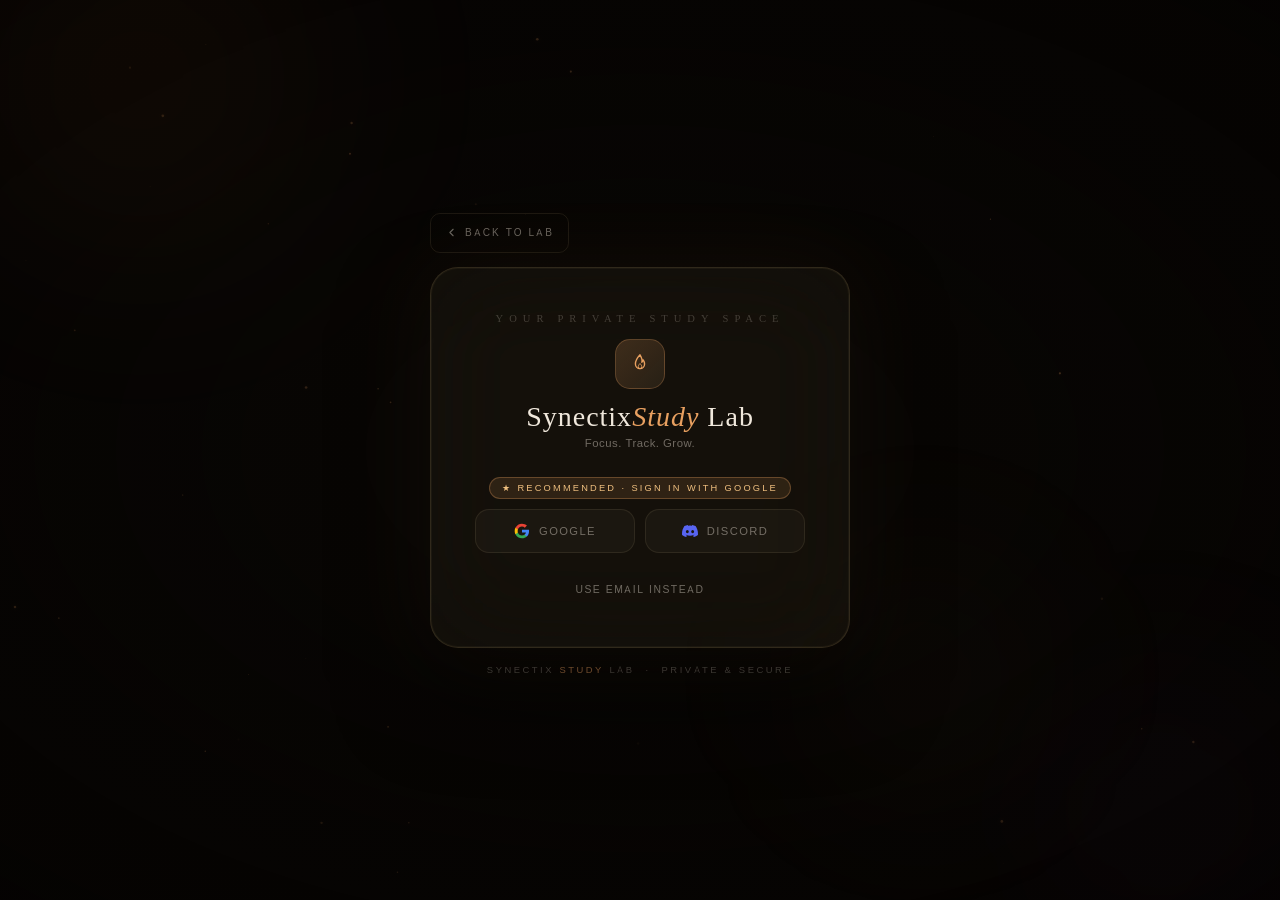
==== app.html @ 8a6331b0 "Intial commit" ====
<!DOCTYPE html>
<html lang="en">
<head>
  <meta charset="UTF-8" />
  <meta name="viewport" content="width=device-width, initial-scale=1.0" />
  <title>Focus · Synectix Forge</title>
  <link href="fonts/fonts.css" rel="stylesheet">

    <link rel="icon" type="image/png" sizes="32x32" href="icon1.png">
    <link rel="shortcut icon" href="icon1.png">
    <link rel="apple-touch-icon" href="icon1.png">

    <!-- Open Graph ---- -->
    <meta property="og:type" content="website">
    <meta property="og:url" content="https://quietplace.space/">
    <meta property="og:title" content="QuietPlace">
    <meta property="og:description" content="Aesthetic Pomodoro Timer for focused work and study.">
    <meta property="og:image" content="https://quietplace.space/icon1.png">
    
  <style>
:root {
  --bg:#05070d;--surface:rgba(190,210,255,0.04);--surface-hover:rgba(190,210,255,0.07);
  --border:rgba(140,180,255,0.10);--border-warm:rgba(140,180,255,0.18);
  --accent:#5a90e8;--accent2:#84b4f5;--accent-dim:rgba(90,144,232,0.45);
  --accent-glow:rgba(90,144,232,0.15);--accent-glow2:rgba(132,180,245,0.08);
  --text:#e2e9f7;--muted:rgba(226,233,247,0.40);--muted2:rgba(226,233,247,0.22);
  --ring-focus:#5a90e8;--ring-break:#78c89a;--ring-long:#c0a0e0;
  --ring-sixty:#f0c060;--ring-deep:#a080f0;
  --radius:20px;--radius-sm:12px;--panel-w:320px;
  --transition:0.4s cubic-bezier(0.4,0,0.2,1);
}
    *,*::before,*::after{box-sizing:border-box;margin:0;padding:0}
    html,body{height:100%;background:var(--bg);color:var(--text);font-family:'DM Sans',sans-serif;font-weight:300;overflow-x:hidden;-webkit-font-smoothing:antialiased}
    #bg-media{position:fixed;inset:0;width:100vw;height:100vh;object-fit:cover;z-index:0;opacity:0;transition:opacity 1.4s ease;pointer-events:none}
    #bg-media.visible{opacity:1}
    #bg-video{position:fixed;inset:0;width:100vw;height:100vh;object-fit:cover;z-index:0;opacity:0;transition:opacity 1.4s ease;pointer-events:none}
    #bg-video.visible{opacity:1}
    #progression-decor{position:fixed;inset:0;width:100vw;height:100vh;object-fit:cover;z-index:0;opacity:0;transition:opacity 2.2s ease;pointer-events:none}
    #progression-decor.visible{opacity:1}
    #bg-overlay{position:fixed;inset:0;background:rgba(8,5,2,0);z-index:2;pointer-events:none;opacity:0;transition:opacity 1.4s ease}
    #bg-overlay.visible{opacity:1}
    /* ── SANCTUARY WINDOW VIEW LAYER (independent of room, only the outside scenery) ── */
    #window-view-layer{position:fixed;inset:0;z-index:1;pointer-events:none;opacity:0;transition:opacity 1.6s ease;overflow:hidden}
    #window-view-layer.visible{opacity:1}
    #window-view-layer video,#window-view-layer img{width:100%;height:100%;object-fit:cover;filter:saturate(0.85) brightness(0.8);transition:filter 1.2s ease}
    .ambient-flourish{position:absolute;inset:0;pointer-events:none;overflow:hidden}
    .flourish-shooting-star::before{content:'';position:absolute;top:18%;left:-4%;width:3px;height:3px;background:#fff;border-radius:50%;box-shadow:0 0 6px 2px rgba(255,255,255,.8);animation:flourish-shoot 1.6s ease-out forwards}
    @keyframes flourish-shoot{0%{transform:translate(0,0);opacity:0}10%{opacity:1}100%{transform:translate(140vw,42vh);opacity:0}}
    .flourish-passing-satellite::before{content:'';position:absolute;top:10%;left:-4%;width:2px;height:2px;background:rgba(255,255,255,.85);border-radius:50%;box-shadow:0 0 4px rgba(255,255,255,.6);animation:flourish-satellite 6s linear forwards}
    @keyframes flourish-satellite{0%{transform:translate(0,0);opacity:0}5%{opacity:.8}95%{opacity:.8}100%{transform:translate(112vw,18vh);opacity:0}}
    .flourish-lightning-flash::before{content:'';position:absolute;inset:0;background:rgba(255,255,255,.16);animation:flourish-flash .5s ease-out forwards}
    @keyframes flourish-flash{0%{opacity:0}15%{opacity:1}100%{opacity:0}}
    .flourish-bird-flying-past::before{content:'';position:absolute;top:30%;left:-4%;width:14px;height:6px;border-bottom:2px solid rgba(20,16,10,.45);border-radius:50%;animation:flourish-bird 2.6s ease-in-out forwards}
    @keyframes flourish-bird{0%{transform:translate(0,0);opacity:0}10%{opacity:.6}90%{opacity:.6}100%{transform:translate(120vw,-6vh);opacity:0}}
    .ambient-flicker{animation:room-flicker 1.4s ease-in-out}
    @keyframes room-flicker{0%,100%{filter:none}30%{filter:brightness(1.12)}55%{filter:brightness(0.94)}80%{filter:brightness(1.06)}}

    /* ── WEATHER OVERLAY ENGINE ── */
    #weather-canvas{position:fixed;inset:0;width:100vw;height:100vh;z-index:3;pointer-events:none;transition:opacity 1s ease}
    body.deep-work-active #weather-canvas{opacity:0.3}
    #particle-canvas{position:fixed;inset:0;width:100vw;height:100vh;z-index:4;pointer-events:none;transition:opacity 0.8s ease}
    #particle-canvas.hidden{opacity:0}
    #vignette{position:fixed;inset:0;z-index:5;pointer-events:none;background:radial-gradient(ellipse 80% 70% at 50% 50%,transparent 40%,rgba(5,3,1,0.7) 100%)}

    /* ── COMPANION LAYER — passive, decorative, positioned per world ── */
    #companion-layer{position:fixed;inset:0;z-index:6;pointer-events:none;transition:opacity 1s ease}
    body.deep-work-active #companion-layer{opacity:0}
    .companion-sprite{position:absolute;width:84px;height:84px;object-fit:contain;opacity:0;animation:companion-fade-in 1.8s ease forwards;filter:drop-shadow(0 8px 16px rgba(0,0,0,.45))}
    @keyframes companion-fade-in{from{opacity:0;transform:translateY(12px)}to{opacity:.92;transform:translateY(0)}}
    .pos-bottom-left{left:22px;bottom:22px}
    .pos-bottom-right{right:22px;bottom:22px}
    .pos-top-left{left:26px;top:84px}
    .pos-top-right{right:26px;top:84px}

    /* ── DEEP FOCUS SPOTLIGHT — darkens everything outside the ring ── */
    #deep-spotlight{
      position:fixed;inset:0;z-index:8;pointer-events:none;
      background:radial-gradient(ellipse 500px 500px at 50% 50%,transparent 28%,rgba(4,2,1,0.94) 72%);
      opacity:0;transition:opacity 1.2s cubic-bezier(0.4,0,0.2,1);
    }
    body.deep-work-active #deep-spotlight{opacity:1}

    .shell{position:relative;z-index:7;min-height:100vh;display:flex;flex-direction:column}

    /* ── NAV ── */
    nav{display:grid;grid-template-columns:1fr auto 1fr;align-items:center;padding:16px 28px;border-bottom:1px solid var(--border);background:rgba(8,5,2,0.55);backdrop-filter:blur(20px) saturate(110%);position:sticky;top:0;z-index:20;transition:opacity 0.7s cubic-bezier(0.4,0,0.2,1),transform 0.7s cubic-bezier(0.4,0,0.2,1)}
    nav.deep-hide{opacity:0;pointer-events:none;transform:translateY(-10px)}
    .nav-left{display:flex;align-items:center;gap:16px}
    .nav-brand{font-family:'Cormorant Garamond',serif;font-size:1.05rem;letter-spacing:4px;text-transform:uppercase;color:var(--muted);text-decoration:none;white-space:nowrap}
    .nav-brand span{color:var(--accent)}
#discord-invite-btn{display:flex;align-items:center;justify-content:center;width:28px;height:28px;border-radius:50%;color:var(--muted);background:transparent;border:1px solid var(--border);transition:all 0.3s;text-decoration:none;flex-shrink:0}
    #discord-invite-btn:hover{color:#7289da;border-color:rgba(114,137,218,0.4);background:rgba(114,137,218,0.08)}
    .nav-right{display:flex;align-items:center;justify-content:flex-end;gap:10px}
    #hub-btn{font-size:0.66rem;letter-spacing:2px;text-transform:uppercase;color:var(--muted);background:transparent;border:1px solid var(--border);border-radius:40px;padding:7px 16px;cursor:pointer;transition:all 0.3s;display:flex;align-items:center;gap:7px;white-space:nowrap}
    #hub-btn:hover{color:var(--accent2);border-color:var(--border-warm);background:var(--accent-glow)}
    #hub-btn-dot{width:5px;height:5px;border-radius:50%;background:var(--accent-dim);flex-shrink:0;box-shadow:0 0 5px var(--accent);animation:hub-pulse 3s ease-in-out infinite}
    #hub-btn.timer-live{border-color:rgba(120,200,154,0.35);background:rgba(120,200,154,0.07)}
    #hub-btn.timer-live #hub-btn-dot{background:#78c89a;box-shadow:0 0 6px #78c89a}
    @keyframes hub-pulse{0%,100%{opacity:0.5}50%{opacity:1}}

    /* ── STATS BAR ── */
    #stats-bar{display:flex;align-items:center;gap:18px;padding:8px 28px;border-bottom:1px solid var(--border);background:rgba(8,5,2,0.4);backdrop-filter:blur(12px);font-size:0.65rem;letter-spacing:1.5px;text-transform:uppercase;color:var(--muted);transition:opacity 0.7s cubic-bezier(0.4,0,0.2,1),transform 0.7s cubic-bezier(0.4,0,0.2,1);flex-wrap:wrap}
    #stats-bar.deep-hide{opacity:0;pointer-events:none;transform:translateY(-6px)}
    .sbar-item{display:flex;align-items:center;gap:6px}
    .sbar-val{color:var(--accent);font-family:'Cormorant Garamond',serif;font-size:1rem;font-weight:400;letter-spacing:0;line-height:1}
    .sbar-streak-val{color:#78c89a}
    .sbar-dot{width:4px;height:4px;border-radius:50%;background:var(--border)}
    .sbar-live{display:flex;align-items:center;gap:5px;margin-left:auto}
    .sbar-live-dot{width:5px;height:5px;border-radius:50%;background:#78c89a;box-shadow:0 0 5px #78c89a;animation:hub-pulse 2s ease-in-out infinite}

    .workspace{flex:1;display:flex;min-height:0}
    #main-grid{flex:1;display:grid;grid-template-columns:1fr var(--panel-w);min-height:0;transition:grid-template-columns var(--transition)}
    #main-grid.panel-hidden{grid-template-columns:1fr 0px}
    .center-col{display:flex;flex-direction:column;align-items:center;justify-content:center;padding:40px 36px;border-right:1px solid var(--border);transition:border-color 0.4s;min-width:0}
    #main-grid.panel-hidden .center-col,body.deep-mode .center-col{border-right-color:transparent}
    .side-panel{display:flex;flex-direction:column;padding:28px 20px;gap:20px;overflow-y:auto;overflow-x:hidden;border-left:1px solid var(--border);width:var(--panel-w);transition:opacity 0.5s cubic-bezier(0.4,0,0.2,1),transform 0.5s cubic-bezier(0.4,0,0.2,1);scrollbar-width:thin;scrollbar-color:var(--border) transparent}
    .side-panel.deep-hidden,#main-grid.panel-hidden .side-panel{opacity:0;pointer-events:none;transform:translateX(22px)}

    /* ── SESSION PILLS ── */
    .session-pills{display:flex;gap:8px;margin-bottom:36px;flex-wrap:wrap;justify-content:center;transition:opacity 0.65s cubic-bezier(0.4,0,0.2,1),transform 0.65s cubic-bezier(0.4,0,0.2,1)}
    .session-pills.fade-out{opacity:0;pointer-events:none;transform:translateY(-12px) scale(0.96)}
    .pill{font-size:0.65rem;letter-spacing:2px;text-transform:uppercase;padding:6px 14px;border-radius:40px;cursor:pointer;background:var(--surface);border:1px solid var(--border);color:var(--muted);transition:all 0.3s;font-family:'DM Sans',sans-serif}
    .pill:hover{background:var(--surface-hover);color:var(--text)}
    .pill.active{background:rgba(232,160,96,0.12);border-color:rgba(232,160,96,0.35);color:var(--accent)}
    .pill.active.mode-break{background:rgba(120,200,154,0.10);border-color:rgba(120,200,154,0.35);color:var(--ring-break)}
    .pill.active.mode-long{background:rgba(192,160,224,0.10);border-color:rgba(192,160,224,0.35);color:var(--ring-long)}
    .pill.active.mode-sixty{background:rgba(240,192,96,0.12);border-color:rgba(240,192,96,0.35);color:var(--ring-sixty)}
    body.deep-work-active .session-pills{opacity:0;pointer-events:none;transform:translateY(-12px) scale(0.96)}

    /* ── RING ── */
    .ring-wrap{position:relative;width:260px;height:260px;margin-bottom:32px;transition:width 0.75s cubic-bezier(0.34,1.56,0.64,1),height 0.75s cubic-bezier(0.34,1.56,0.64,1)}
    body.deep-work-active .ring-wrap{width:360px;height:360px}
    .ring-wrap svg{width:100%;height:100%;transform:rotate(-90deg)}
    #ring-track{fill:none;stroke:rgba(255,220,160,0.07);stroke-width:3.5}
    #ring-fill{fill:none;stroke:var(--ring-focus);stroke-width:3.5;stroke-linecap:round;stroke-dasharray:754;stroke-dashoffset:0;transition:stroke-dashoffset 1s linear,stroke 0.9s ease,filter 0.9s ease}
    #ring-glow{fill:none;stroke:var(--ring-focus);stroke-width:8;stroke-linecap:round;stroke-dasharray:754;stroke-dashoffset:0;opacity:0.10;transition:stroke-dashoffset 1s linear,stroke 0.9s ease}
    .ring-center{position:absolute;inset:0;display:flex;flex-direction:column;align-items:center;justify-content:center;gap:6px}
    #timer-display{font-family:'Cormorant Garamond',serif;font-size:4rem;font-weight:300;letter-spacing:5px;line-height:1;color:var(--text);transition:font-size 0.75s cubic-bezier(0.34,1.56,0.64,1)}
    body.deep-work-active #timer-display{font-size:5.8rem}
    #session-label{font-size:0.6rem;letter-spacing:3.5px;text-transform:uppercase;color:var(--muted);transition:opacity 0.5s,color 0.5s}
    body.deep-work-active #session-label{color:var(--ring-deep);opacity:0.7}
    #xp-flash{font-family:'Cormorant Garamond',serif;font-size:1.4rem;font-weight:300;color:var(--accent);letter-spacing:2px;opacity:0;transition:opacity 0.4s,transform 0.6s;transform:translateY(0px);pointer-events:none;min-height:28px;text-align:center}
    #xp-flash.show{opacity:1;transform:translateY(-8px)}

    /* Deep work ring: purple glow */
    body.deep-work-active #ring-fill{stroke:var(--ring-deep);filter:drop-shadow(0 0 22px var(--ring-deep))}
    body.deep-work-active #ring-glow{stroke:var(--ring-deep)}

    /* Breathing aura behind ring */
    #ring-aura{
      position:absolute;inset:-30px;border-radius:50%;
      background:radial-gradient(ellipse at 50% 50%,var(--ring-deep) 0%,transparent 68%);
      opacity:0;transition:opacity 1.3s ease;pointer-events:none;z-index:0;
    }
    @keyframes ring-breathe{0%,100%{opacity:0.10}50%{opacity:0.24}}
    body.deep-work-active .ring-wrap #ring-aura{opacity:0.16;animation:ring-breathe 4.5s ease-in-out infinite}

    /* ── CONTROLS ── */
    .controls{display:flex;align-items:center;gap:12px;margin-bottom:24px;transition:opacity 0.65s cubic-bezier(0.4,0,0.2,1),transform 0.65s cubic-bezier(0.4,0,0.2,1)}
    body.deep-work-active .controls{opacity:0;pointer-events:none;transform:translateY(8px)}
    .ctrl-btn{width:46px;height:46px;border-radius:50%;background:var(--surface);border:1px solid var(--border);color:var(--text);cursor:pointer;display:flex;align-items:center;justify-content:center;transition:all 0.3s;font-size:16px}
    .ctrl-btn:hover{background:var(--surface-hover);transform:scale(1.07)}
    #play-btn{width:60px;height:60px;font-size:19px;background:rgba(232,160,96,0.10);border-color:rgba(232,160,96,0.30);color:var(--accent)}
    #play-btn:hover{background:rgba(232,160,96,0.20)}
    #play-btn.running{color:var(--accent2);border-color:rgba(240,192,128,0.40);background:rgba(240,192,128,0.12)}
    body.deep-work-active #play-btn{background:rgba(160,128,240,0.12);border-color:rgba(160,128,240,0.35);color:var(--ring-deep)}

    /* ── FOCUS MSG & DOTS ── */
    #focus-msg{font-family:'Cormorant Garamond',serif;font-size:1rem;font-style:italic;color:var(--muted);letter-spacing:0.5px;min-height:24px;transition:opacity 0.8s;text-align:center}
    body.deep-work-active #focus-msg{opacity:0}
    .session-dots{display:flex;gap:7px;margin-top:20px;transition:opacity 0.65s cubic-bezier(0.4,0,0.2,1),transform 0.65s cubic-bezier(0.4,0,0.2,1)}
    body.deep-work-active .session-dots,.session-dots.fade-out{opacity:0;transform:translateY(6px)}
    .dot{width:7px;height:7px;border-radius:50%;background:var(--border);transition:all 0.5s}
    .dot.done{background:var(--accent);box-shadow:0 0 6px var(--accent)}

    /* ── DEEP FOCUS BUTTON — works for ALL modes ── */
    #deep-work-btn{
      margin-top:24px;
      font-size:0.66rem;letter-spacing:2.5px;text-transform:uppercase;
      color:rgba(160,128,240,0.75);
      background:rgba(160,128,240,0.06);
      border:1px solid rgba(160,128,240,0.22);
      border-radius:40px;padding:10px 22px;cursor:pointer;
      transition:opacity 0.55s cubic-bezier(0.4,0,0.2,1),
                 transform 0.55s cubic-bezier(0.4,0,0.2,1),
                 background 0.3s,border-color 0.3s,color 0.3s;
      display:flex;align-items:center;gap:8px;font-family:'DM Sans',sans-serif
    }
    #deep-work-btn:hover{background:rgba(160,128,240,0.14);border-color:rgba(160,128,240,0.45);color:rgba(160,128,240,1)}
    #deep-work-btn.hidden{opacity:0;pointer-events:none;transform:translateY(10px)}
    body.deep-work-active #deep-work-btn{opacity:0;pointer-events:none}

    #deep-work-status{margin-top:18px;display:flex;flex-direction:column;align-items:center;gap:8px;opacity:0;pointer-events:none;transform:translateY(12px);transition:opacity 0.7s cubic-bezier(0.4,0,0.2,1),transform 0.7s cubic-bezier(0.4,0,0.2,1)}
    #deep-work-status.visible{opacity:1;pointer-events:all;transform:translateY(0)}
    .dw-badge{font-size:0.62rem;letter-spacing:3px;text-transform:uppercase;color:var(--ring-deep);background:rgba(160,128,240,0.08);border:1px solid rgba(160,128,240,0.28);border-radius:40px;padding:5px 16px;display:flex;align-items:center;gap:7px}
    #dw-exit-btn{font-size:0.62rem;letter-spacing:2px;text-transform:uppercase;color:var(--muted2);background:transparent;border:1px solid var(--border);border-radius:40px;padding:6px 16px;cursor:pointer;transition:all 0.3s;font-family:'DM Sans',sans-serif;position:relative;z-index:10}
    #dw-exit-btn:hover{color:var(--muted);border-color:var(--border-warm)}

    /* ── SIDE PANEL ── */
    .panel-section{display:flex;flex-direction:column;gap:10px}
    .panel-heading{font-size:0.58rem;letter-spacing:3.5px;text-transform:uppercase;color:var(--muted2)}
    .glass-card{background:var(--surface);border:1px solid var(--border);border-radius:var(--radius);backdrop-filter:blur(12px);overflow:hidden;transition:border-color 0.3s}
    .glass-card:hover{border-color:var(--border-warm)}
    .duration-card{display:flex;align-items:center;justify-content:space-between;padding:16px 18px;gap:12px}
    .duration-val{font-family:'Cormorant Garamond',serif;font-size:2rem;font-weight:300;color:var(--accent);line-height:1}
    .duration-lbl{font-size:0.58rem;letter-spacing:2px;text-transform:uppercase;color:var(--muted);margin-top:3px}
    .duration-mode{font-size:0.64rem;letter-spacing:2px;text-transform:uppercase;color:var(--muted2);text-align:right}
    .duration-mode-val{color:var(--accent-dim);font-size:0.78rem;letter-spacing:0;font-family:'Cormorant Garamond',serif;font-style:italic;font-weight:400}
    .streak-mini{display:grid;grid-template-columns:repeat(3,1fr);gap:8px;padding:14px 16px}
    .streak-mini-item{text-align:center}
    .streak-mini-val{font-family:'Cormorant Garamond',serif;font-size:1.6rem;font-weight:300;color:var(--accent);line-height:1}
    .streak-mini-lbl{font-size:0.55rem;letter-spacing:1.5px;text-transform:uppercase;color:var(--muted2);margin-top:3px}
    .music-url-row{display:flex;align-items:center;padding:10px 13px;border-bottom:1px solid var(--border);gap:8px}
    .music-url-row input{flex:1;min-width:0;background:transparent;border:none;outline:none;font-family:'DM Sans',sans-serif;font-size:0.7rem;font-weight:300;color:var(--muted);caret-color:var(--accent)}
    .music-url-row input::placeholder{color:var(--muted2)}
    .music-url-row input:focus{color:var(--text)}
    .yt-load-btn{flex-shrink:0;font-size:0.6rem;letter-spacing:1.5px;text-transform:uppercase;color:var(--accent-dim);background:var(--accent-glow2);border:1px solid rgba(232,160,96,0.22);border-radius:20px;padding:4px 10px;cursor:pointer;transition:all 0.3s;font-family:'DM Sans',sans-serif}
    .yt-load-btn:hover{background:var(--accent-glow);color:var(--accent)}
    .music-track{display:flex;align-items:center;gap:10px;padding:12px 13px 6px}
    .track-art{width:38px;height:38px;border-radius:9px;flex-shrink:0;background:linear-gradient(135deg,#1a1208,#120c04);border:1px solid var(--border);overflow:hidden;position:relative;display:flex;align-items:center;justify-content:center}
    .track-art img{width:100%;height:100%;object-fit:cover;position:absolute;inset:0;opacity:0;transition:opacity .5s}
    .track-art img.loaded{opacity:1}
    .track-art .art-fb{font-size:15px;position:relative;z-index:1;transition:opacity .4s}
    .track-art.has-thumb .art-fb{opacity:0}
    .track-art.playing::after{content:'';position:absolute;inset:0;background:rgba(232,160,96,.12);animation:pulse-art 2s ease-in-out infinite;z-index:2}
    @keyframes pulse-art{0%,100%{opacity:.3}50%{opacity:1}}
    .track-info{flex:1;min-width:0}
    .track-name{font-size:0.82rem;color:var(--text);margin-bottom:2px;white-space:nowrap;overflow:hidden;text-overflow:ellipsis;transition:opacity .3s}
    .track-name.fade{opacity:.2}
    .track-artist{font-size:0.66rem;color:var(--muted);white-space:nowrap;overflow:hidden;text-overflow:ellipsis}
    #music-play-btn{width:30px;height:30px;border-radius:50%;flex-shrink:0;background:rgba(232,160,96,.08);border:1px solid rgba(232,160,96,.22);color:var(--accent);cursor:pointer;font-size:11px;display:flex;align-items:center;justify-content:center;transition:all .3s}
    #music-play-btn:hover{background:rgba(232,160,96,.18)}
    #music-play-btn:disabled{opacity:.3;cursor:default;pointer-events:none}
    .music-nav-row{display:flex;align-items:center;justify-content:center;gap:6px;padding:4px 13px}
    .music-nav-btn{width:24px;height:24px;border-radius:50%;background:transparent;border:1px solid var(--border);color:var(--muted);cursor:pointer;font-size:10px;display:flex;align-items:center;justify-content:center;transition:all .25s}
    .music-nav-btn:hover{background:var(--surface-hover);color:var(--text)}
    .music-nav-btn:disabled{opacity:.2;pointer-events:none}
    .yt-progress-wrap{padding:2px 13px 5px}
    .yt-progress-bar{width:100%;height:2px;border-radius:2px;background:var(--border);cursor:pointer}
    .yt-progress-bar:hover{height:3px}
    .yt-progress-fill{height:100%;border-radius:2px;background:linear-gradient(90deg,var(--accent),var(--accent2));width:0%;transition:width 1s linear;pointer-events:none}
    .yt-status-row{display:flex;align-items:center;gap:6px;padding:2px 13px 8px}
    .yt-status-dot{width:5px;height:5px;border-radius:50%;background:var(--border);flex-shrink:0;transition:background .4s}
    .yt-status-dot.live{background:#78c89a;box-shadow:0 0 4px #78c89a;animation:dot-blink 2s ease-in-out infinite}
    .yt-status-dot.error{background:#e08060}
    @keyframes dot-blink{0%,100%{opacity:1}50%{opacity:.35}}
    .yt-status-txt{font-size:0.6rem;letter-spacing:1.5px;text-transform:uppercase;color:var(--muted);overflow:hidden;text-overflow:ellipsis;white-space:nowrap}
    .vol-row{display:flex;align-items:center;gap:8px;padding:2px 13px 12px}
    .vol-icon{font-size:11px;color:var(--muted)}
    input[type=range]{flex:1;-webkit-appearance:none;appearance:none;height:2px;border-radius:2px;cursor:pointer;background:linear-gradient(to right,var(--accent) var(--pct,70%),var(--border) var(--pct,70%))}
    input[type=range]::-webkit-slider-thumb{-webkit-appearance:none;width:11px;height:11px;border-radius:50%;background:var(--accent);box-shadow:0 0 5px var(--accent-dim)}
    .amb-list{display:flex;flex-direction:column;gap:5px;padding:10px 13px 13px}
    .amb-item{display:flex;align-items:center;gap:9px;background:rgba(255,235,200,0.02);border:1px solid transparent;border-radius:10px;padding:7px 10px;cursor:pointer;transition:all .3s}
    .amb-item:hover{background:rgba(255,235,200,0.05);border-color:var(--border)}
    .amb-item.playing{background:rgba(120,200,154,.07);border-color:rgba(120,200,154,.25)}
    .amb-icon{font-size:14px;flex-shrink:0}
    .amb-name{flex:1;font-size:0.74rem;color:var(--muted);overflow:hidden;text-overflow:ellipsis;white-space:nowrap;transition:color .3s}
    .amb-item.playing .amb-name{color:var(--ring-break)}
    .amb-stop{flex-shrink:0;font-size:9px;color:var(--muted2);opacity:.6}
    .amb-vol-row{display:flex;align-items:center;gap:8px;padding:0 13px 12px}
    .amb-vol-lbl{font-size:0.58rem;letter-spacing:1.5px;text-transform:uppercase;color:var(--muted2);flex-shrink:0}
    .amb-vol-row input[type=range]{background:linear-gradient(to right,var(--ring-break) var(--apct,40%),var(--border) var(--apct,40%))}
    .amb-vol-row input[type=range]::-webkit-slider-thumb{background:var(--ring-break);box-shadow:0 0 5px rgba(120,200,154,.5)}
    .bg-chips{display:flex;flex-wrap:wrap;gap:6px;padding:10px 13px 13px}
    .bg-chip{font-size:0.6rem;letter-spacing:1px;text-transform:uppercase;padding:5px 11px;border-radius:20px;cursor:pointer;background:var(--surface);border:1px solid var(--border);color:var(--muted);transition:all .3s;white-space:nowrap;font-family:'DM Sans',sans-serif}
    .bg-chip:hover{background:var(--surface-hover);color:var(--text)}
    .bg-chip.active{background:rgba(232,160,96,.10);border-color:rgba(232,160,96,.35);color:var(--accent)}
    .bg-chip.none-chip.active{background:rgba(255,235,200,.05);border-color:var(--border-warm);color:var(--text)}
    .bg-chip.disabled{opacity:.35;pointer-events:none}

    /* ── WORLD SELECTOR ── */
    .world-strip{display:flex;gap:8px;padding:12px 13px;overflow-x:auto;flex-wrap:nowrap;scrollbar-width:thin;scrollbar-color:var(--border) transparent}
    .world-thumb{position:relative;flex:0 0 74px;height:60px;border-radius:11px;border:1px solid var(--border);background:rgba(255,235,200,0.03);cursor:pointer;overflow:hidden;display:flex;align-items:flex-end;transition:all .3s;padding:0;font-family:'DM Sans',sans-serif}
    .world-thumb-bg{position:absolute;inset:0;overflow:hidden;background:linear-gradient(135deg,rgba(255,235,200,.05),transparent)}
    .world-thumb-bg img{width:100%;height:100%;object-fit:cover;opacity:.65}
    .world-thumb-label{position:relative;z-index:1;font-size:0.54rem;letter-spacing:.3px;color:var(--text);background:rgba(8,5,2,.55);width:100%;padding:3px 4px;text-align:center;white-space:nowrap;overflow:hidden;text-overflow:ellipsis}
    .world-thumb:hover{border-color:var(--border-warm)}
    .world-thumb.active{border-color:var(--accent);box-shadow:0 0 0 1px var(--accent-glow)}
    .world-thumb.locked{opacity:.5;filter:grayscale(.5)}
    .world-lock{position:absolute;top:3px;right:4px;font-size:9px;z-index:2}
    .world-info{padding:0 13px 13px;display:flex;flex-direction:column;gap:6px}
    .world-info-title{font-family:'Cormorant Garamond',serif;font-size:.9rem;color:var(--accent2);letter-spacing:.4px}
    .world-info-desc{font-size:.65rem;line-height:1.5;font-style:italic;color:var(--muted)}
    .world-ambient-suggest{align-self:flex-start;font-size:.56rem;letter-spacing:1px;text-transform:uppercase;color:var(--accent-dim);background:var(--accent-glow2);border:1px solid rgba(232,160,96,.2);border-radius:16px;padding:4px 10px;cursor:pointer;font-family:'DM Sans',sans-serif}

    /* ── WEATHER ── */
    #weather-intensity-row{display:flex;align-items:center;gap:8px;padding:0 13px 13px}
    #weather-intensity-row span{font-size:.56rem;letter-spacing:1.5px;text-transform:uppercase;color:var(--muted2);flex-shrink:0}

    /* ── COMPANION ── */
    .companion-toggle-btn{font-size:.6rem;letter-spacing:1.5px;text-transform:uppercase;padding:6px 12px;border-radius:20px;cursor:pointer;background:var(--surface);border:1px solid var(--border);color:var(--muted);transition:all .3s;font-family:'DM Sans',sans-serif;margin:10px 13px 8px;display:inline-block}
    .companion-toggle-btn.active{background:rgba(120,200,154,.10);border-color:rgba(120,200,154,.32);color:var(--ring-break)}
    .companion-chips-row{display:flex;flex-wrap:wrap;gap:6px;padding:0 13px 13px}

    /* ── ENVIRONMENT SETTINGS COLLAPSE TOGGLE ── */
    .env-settings-header{display:flex;align-items:center;justify-content:space-between;font-size:0.58rem;letter-spacing:3.5px;text-transform:uppercase;color:var(--muted2);margin-top:4px}
    #env-settings-toggle{font-size:0.58rem;letter-spacing:1.5px;text-transform:uppercase;color:var(--muted);background:transparent;border:1px solid var(--border);border-radius:20px;padding:3px 11px;cursor:pointer;transition:all .3s;font-family:'DM Sans',sans-serif}
    #env-settings-toggle:hover{color:var(--text);border-color:var(--border-warm);background:var(--surface-hover)}
    #env-settings-group{display:flex;flex-direction:column;gap:20px;overflow:hidden;max-height:4000px;transition:max-height .4s ease,opacity .3s ease}
    #env-settings-group.collapsed{max-height:0;opacity:0;pointer-events:none}
    #layout-btn{width:32px;height:32px;border-radius:8px;background:var(--surface);border:1px solid var(--border);color:var(--muted);cursor:pointer;font-size:13px;display:flex;align-items:center;justify-content:center;transition:all .3s;position:relative}
    #layout-btn:hover{background:var(--surface-hover);color:var(--text)}
    #layout-btn .layout-tip{position:absolute;top:38px;right:0;font-size:0.58rem;letter-spacing:1.5px;text-transform:uppercase;background:rgba(8,5,2,0.92);border:1px solid var(--border);border-radius:6px;padding:4px 8px;white-space:nowrap;color:var(--muted);pointer-events:none;opacity:0;transition:opacity 0.2s}
    #layout-btn:hover .layout-tip{opacity:1}
    body.layout-bottom .workspace{flex-direction:column}
    body.layout-bottom #main-grid{grid-template-columns:1fr}
    body.layout-bottom .center-col{border-right:none;border-bottom:1px solid var(--border)}
    body.layout-bottom .side-panel{display:none}
  #bottom-panel{display:none;flex-direction:row;border-top:1px solid rgba(255,220,160,0.18);background:transparent;backdrop-filter:blur(5px) saturate(180%);-webkit-backdrop-filter:blur(5px) saturate(180%);height:290px;flex-shrink:0;overflow:hidden;box-shadow:inset 0 1px 0 rgba(255,235,200,0.06)}
    body.layout-bottom #bottom-panel{display:flex}
    body.deep-mode #bottom-panel,body.deep-work-active #bottom-panel{display:none}
    .bp-col{flex:1;min-width:0;padding:14px 16px;border-right:1px solid rgba(255,220,160,0.07);display:flex;flex-direction:column;gap:8px;overflow-y:auto;scrollbar-width:thin;scrollbar-color:var(--border) transparent}
    .bp-col:last-child{border-right:none}
    .bp-col-head{font-size:0.54rem;letter-spacing:3px;text-transform:uppercase;color:var(--muted2);flex-shrink:0;margin-bottom:1px}
    body.layout-hidden #main-grid{grid-template-columns:1fr}
    body.layout-hidden .side-panel{display:none}

    /* ── FLOAT LAYOUT (layout-float) — aesthetic floating cards ── */
    body.layout-float #main-grid{grid-template-columns:1fr}
    body.layout-float .side-panel{display:none}
    #float-left,#float-right{
      position:fixed;top:50%;transform:translateY(-50%);
      z-index:15;display:none;flex-direction:column;gap:10px;
      width:238px;max-height:calc(100vh - 150px);
      overflow-y:auto;overflow-x:hidden;
      scrollbar-width:thin;scrollbar-color:var(--border) transparent;
      padding:2px 3px;
    }
    body.layout-float #float-left,body.layout-float #float-right{display:flex}
    body.deep-mode #float-left,body.deep-mode #float-right,
    body.deep-work-active #float-left,body.deep-work-active #float-right{display:none!important}
    #float-left{left:12px}
    #float-right{right:12px}
    .float-card{
      background:rgba(10,7,4,0.40);
      border:1px solid rgba(255,220,160,0.16);
      border-radius:14px;
      backdrop-filter:blur(52px) saturate(180%);
      -webkit-backdrop-filter:blur(52px) saturate(180%);
      transition:border-color 0.3s,box-shadow 0.3s,background 0.3s;
      box-shadow:0 8px 32px rgba(0,0,0,0.38),inset 0 1px 0 rgba(255,235,200,0.07);
    }
    .float-card:hover{border-color:rgba(255,200,120,0.30);background:rgba(10,7,4,0.50);box-shadow:0 14px 44px rgba(0,0,0,0.48),inset 0 1px 0 rgba(255,235,200,0.11)}
    .float-card-head{font-size:0.52rem;letter-spacing:3.5px;text-transform:uppercase;color:var(--muted2);padding:11px 13px 5px}
    .float-world-strip{display:flex;gap:6px;padding:6px 10px 16px;overflow-x:auto;flex-wrap:nowrap;scrollbar-width:thin;scrollbar-color:var(--border) transparent}
    .float-world-strip::-webkit-scrollbar{height:3px}
    .float-world-strip::-webkit-scrollbar-track{background:transparent}
    .float-world-strip::-webkit-scrollbar-thumb{background:var(--border);border-radius:2px}
    .float-world-strip .world-thumb{flex:0 0 70px;min-width:70px;height:60px}
    .float-world-strip .world-thumb-label{font-size:0.5rem;padding:3px 3px}
    .float-amb-item{display:flex;align-items:center;gap:8px;padding:5px 12px;cursor:pointer;transition:background .2s,color .2s;border-radius:0}
    .float-amb-item:hover{background:rgba(255,235,200,0.05)}
    .float-amb-item.playing{background:rgba(120,200,154,0.08)}
    .float-amb-item .float-amb-icon{font-size:13px;flex-shrink:0}
    .float-amb-item .float-amb-name{font-size:0.7rem;transition:color .2s}
    .float-amb-item.playing .float-amb-name{color:var(--ring-break)}
    .float-amb-item .float-amb-stop{margin-left:auto;font-size:8px;color:var(--muted2);opacity:.7}

    /* ── FLOATING EXIT BUTTON (light deep mode only) ── */
    #deep-exit-btn{
      position:fixed;bottom:28px;right:28px;
      font-size:0.68rem;letter-spacing:2px;text-transform:uppercase;
      color:var(--muted);background:rgba(8,5,2,0.75);
      border:1px solid var(--border);border-radius:40px;padding:10px 22px;
      cursor:pointer;z-index:200;
      transition:all .45s;backdrop-filter:blur(16px);
      opacity:0;pointer-events:none;transform:translateY(10px);
      font-family:'DM Sans',sans-serif
    }
    #deep-exit-btn.visible{opacity:1;pointer-events:all;transform:translateY(0)}
    #deep-exit-btn:hover{color:var(--text);background:rgba(8,5,2,.92)}
    body.deep-work-active #deep-exit-btn{opacity:0!important;pointer-events:none!important}

    /* ── NOTIFY ── */
    #notify{position:fixed;bottom:26px;left:50%;transform:translateX(-50%) translateY(16px);background:rgba(14,10,5,.94);border:1px solid var(--border);backdrop-filter:blur(24px);border-radius:40px;padding:10px 22px;color:var(--text);z-index:300;opacity:0;transition:all .5s;pointer-events:none;white-space:nowrap;font-family:'Cormorant Garamond',serif;font-size:0.98rem;letter-spacing:1px}
    #notify.show{opacity:1;transform:translateX(-50%) translateY(0)}

    @keyframes dw-pulse-bg{0%,100%{background:#0b0905}50%{background:#080512}}
    body.deep-work-active{animation:dw-pulse-bg 10s ease-in-out infinite}
    body.deep-mode{background:#070504}
    .discord-music-notice{padding:10px 13px 12px;font-size:0.65rem;color:var(--muted2);letter-spacing:1px;font-style:italic;text-align:center}

    /* Ensure float cards never clip content at bottom */
    .float-card{overflow:visible}
    @media(max-width:780px){
      #main-grid{grid-template-columns:1fr!important}
      .center-col{border-right:none;border-bottom:1px solid var(--border)}
      .side-panel{width:100%;border-left:none}
      nav{padding:12px 16px}
      .nav-center{display:none}
      .ring-wrap{width:230px;height:230px}
      body.deep-work-active .ring-wrap{width:290px;height:290px}
      #timer-display{font-size:3.5rem}
      body.deep-work-active #timer-display{font-size:4.5rem}
      #stats-bar{padding:8px 16px;gap:12px}
      .world-thumb{flex:0 0 62px;height:50px}
      .companion-sprite{width:62px;height:62px}
      #float-left,#float-right{display:none!important}
      #bottom-panel{display:none!important}
    }
  </style>
  <style id="hub-view-styles">
#view-hub{--bg-deep:#1a1208;--bg-mid:#221a0e;--bg-card:rgba(255,240,200,0.06);--bg-card-hover:rgba(255,240,200,0.10);--border:rgba(255,210,130,0.13);--border-glow:rgba(240,180,80,0.28);--accent:#e8952a;--accent-soft:rgba(232,149,42,0.18);--accent-dim:rgba(232,149,42,0.08);--cream:#fdf3e0;--cream-dim:rgba(253,243,224,0.6);--cream-faint:rgba(253,243,224,0.28);--rose:#e8987a;--teal:#7ab8b8;--lavender:#b49fc8;--green:#8fbc8f;--text-main:rgba(253,243,224,0.90);--text-dim:rgba(253,243,224,0.48);--text-faint:rgba(253,243,224,0.24);--shadow-warm:0 8px 40px rgba(232,149,42,0.10);--shadow-card:0 2px 24px rgba(0,0,0,0.40);--radius:20px;--radius-sm:11px;--transition:0.28s cubic-bezier(0.4,0,0.2,1);--sidebar-bg:rgba(18,12,4,0.78);--sidebar-border:rgba(255,200,100,0.10);--bg-grad-1:rgba(180,100,20,0.16);--bg-grad-2:rgba(120,70,20,0.10);--bg-grad-3:rgba(80,40,10,0.28);--bg-base:#150f05;--particle-color:rgba(232,149,42,0.55)}
#view-hub.night{
  --bg-deep:#0a1128;
  --bg-mid:#0f1a3d;
  --bg-card:rgba(120,160,255,0.07);
  --bg-card-hover:rgba(120,160,255,0.12);
  --border:rgba(100,150,255,0.16);
  --border-glow:rgba(90,140,255,0.35);
  --accent:#4d7fff;
  --accent-soft:rgba(77,127,255,0.22);
  --accent-dim:rgba(77,127,255,0.10);
  --cream:#e4ecff;
  --cream-dim:rgba(220,232,255,0.65);
  --cream-faint:rgba(200,218,255,0.28);
  --rose:#7fa0f5;
  --teal:#5fc0e8;
  --lavender:#a08cf0;
  --green:#6fd0a8;
  --text-main:rgba(224,234,255,0.92);
  --text-dim:rgba(190,210,250,0.52);
  --text-faint:rgba(160,190,240,0.28);
  --shadow-warm:0 8px 40px rgba(77,127,255,0.14);
  --shadow-card:0 2px 24px rgba(0,0,0,0.55);
  --sidebar-bg:rgba(6,10,32,0.85);
  --sidebar-border:rgba(90,140,255,0.14);
  --bg-grad-1:rgba(30,60,180,0.22);
  --bg-grad-2:rgba(50,80,200,0.14);
  --bg-grad-3:rgba(15,30,110,0.35);
  --bg-base:#050818;
  --particle-color:rgba(77,127,255,0.55)
}
#view-hub *{margin:0;padding:0;box-sizing:border-box}
#view-hub html{scroll-behavior:smooth}
#view-hub{font-family:"DM Sans",sans-serif;background:var(--bg-deep);color:var(--text-main);min-height:100vh;overflow-x:hidden;transition:background 1.2s ease,color 1.2s ease;-webkit-tap-highlight-color:transparent;cursor:auto}
#view-hub #bg-layer{
  position:fixed;inset:0;z-index:0;
  background:radial-gradient(ellipse 80% 60% at 20% 10%,var(--bg-grad-1) 0%,transparent 60%),
             radial-gradient(ellipse 60% 50% at 80% 80%,var(--bg-grad-2) 0%,transparent 60%),
             radial-gradient(ellipse 50% 40% at 50% 50%,var(--bg-grad-3) 0%,transparent 70%),
             var(--bg-base);
  pointer-events:none !important;
  touch-action:none;
  user-select:none;
  transition:background 1.2s ease}
#view-hub #particles-wrap{
  position:fixed;inset:0;z-index:1;
  pointer-events:none !important;
  touch-action:none;
  user-select:none}
#view-hub .particle{
  position:absolute; /* absolute inside particles-wrap, NOT fixed */
  border-radius:50%;
  background:radial-gradient(circle,var(--particle-color) 0%,transparent 70%);
  pointer-events:none !important;
  touch-action:none;
  animation:floatP linear infinite}
@keyframes  floatP{0%{transform:translateY(110vh) scale(0.5);opacity:0}10%{opacity:1}90%{opacity:0.6}100%{transform:translateY(-10vh) translateX(var(--drift)) scale(1);opacity:0}}
#view-hub .app{position:relative;z-index:2;display:grid;grid-template-columns:72px 1fr;min-height:100vh}
#view-hub .sidebar{position:fixed;left:0;top:0;bottom:0;width:72px;z-index:100;display:flex;flex-direction:column;align-items:center;gap:4px;padding:18px 0;background:var(--sidebar-bg);border-right:1px solid var(--sidebar-border);backdrop-filter:blur(24px)}
#view-hub .logo-mark{width:38px;height:38px;border-radius:11px;background:linear-gradient(135deg,var(--accent) 0%,color-mix(in srgb,var(--accent) 60%,#000) 100%);display:flex;align-items:center;justify-content:center;font-size:18px;color:white;font-weight:700;margin-bottom:18px;cursor:pointer;flex-shrink:0;transition:var(--transition);-webkit-tap-highlight-color:transparent}
#view-hub .logo-mark:hover{transform:scale(1.08)}
#view-hub .nav-btn{width:46px;height:46px;border-radius:13px;display:flex;align-items:center;justify-content:center;cursor:pointer;transition:var(--transition);border:1px solid transparent;position:relative;color:var(--text-faint);background:transparent;-webkit-tap-highlight-color:transparent;touch-action:manipulation}
#view-hub .nav-btn svg{width:20px;height:20px;stroke:currentColor;fill:none;stroke-width:1.7;stroke-linecap:round;stroke-linejoin:round;pointer-events:none}
#view-hub .nav-btn:hover, #view-hub .nav-btn.active{background:var(--accent-soft);border-color:var(--border-glow);color:var(--accent)}
#view-hub .nav-btn .tooltip{position:absolute;left:58px;top:50%;transform:translateY(-50%);background:rgba(10,8,20,0.96);backdrop-filter:blur(12px);border:1px solid var(--border);border-radius:9px;padding:5px 13px;font-size:11.5px;white-space:nowrap;color:var(--cream-dim);opacity:0;pointer-events:none;transition:opacity 0.2s;z-index:200}
#view-hub .nav-btn:hover .tooltip{opacity:1}
#view-hub .sidebar-spacer{flex:1}
#view-hub .theme-toggle-btn{width:36px;height:36px;border-radius:50%;display:flex;align-items:center;justify-content:center;cursor:pointer;border:1px solid var(--border);background:var(--bg-card);color:var(--text-dim);transition:var(--transition);margin-bottom:8px;-webkit-tap-highlight-color:transparent;touch-action:manipulation}
#view-hub .theme-toggle-btn svg{width:16px;height:16px;stroke:currentColor;fill:none;stroke-width:1.7;stroke-linecap:round;stroke-linejoin:round;pointer-events:none}
#view-hub .sidebar-avatar{width:36px;height:36px;border-radius:50%;background:linear-gradient(135deg,var(--lavender),var(--rose));display:flex;align-items:center;justify-content:center;font-size:13px;font-weight:600;color:white;border:2px solid var(--border-glow);cursor:pointer;transition:var(--transition)}
#view-hub .main{margin-left:72px;padding:28px 36px 60px;max-width:1280px;position:relative;z-index:10}
#view-hub .topbar{display:flex;align-items:center;justify-content:space-between;margin-bottom:36px}
#view-hub .topbar-left h1{font-family:"Playfair Display",serif;font-size:25px;font-weight:500;color:var(--cream);line-height:1.2}
#view-hub .topbar-left p{font-size:12.5px;color:var(--text-dim);margin-top:3px;font-style:italic}
#view-hub .topbar-right{display:flex;align-items:center;gap:10px}
#view-hub .pill-btn{display:flex;align-items:center;gap:7px;padding:7px 15px;border-radius:50px;border:1px solid var(--border);background:var(--bg-card);cursor:pointer;font-size:12px;color:var(--text-dim);transition:var(--transition);font-family:"DM Sans",sans-serif;-webkit-tap-highlight-color:transparent;touch-action:manipulation}
#view-hub .pill-btn:hover{border-color:var(--border-glow);color:var(--accent);background:var(--accent-dim)}
#view-hub .pill-btn .dot{width:6px;height:6px;border-radius:50%;background:var(--green);box-shadow:0 0 8px var(--green);animation:pulse-dot 2s ease-in-out infinite;pointer-events:none}
@keyframes  pulse-dot{0%,100%{opacity:1;transform:scale(1)}50%{opacity:0.6;transform:scale(0.8)}}
#view-hub .focus-link-btn{padding:8px 18px;border-radius:50px;background:linear-gradient(135deg,var(--accent) 0%,color-mix(in srgb,var(--accent) 70%,#000) 100%);color:white;font-size:12px;font-weight:600;cursor:pointer;border:none;transition:var(--transition);font-family:"DM Sans",sans-serif;-webkit-tap-highlight-color:transparent;touch-action:manipulation}
#view-hub .focus-link-btn:hover{transform:translateY(-1px)}
#view-hub .section-view{display:none;animation:fadeUp 0.38s cubic-bezier(0.4,0,0.2,1) both}
#view-hub .section-view.active{display:block}
@keyframes  fadeUp{from{opacity:0;transform:translateY(18px)}to{opacity:1;transform:none}}
#view-hub .view-header{display:flex;align-items:center;gap:14px;margin-bottom:28px}
#view-hub .view-header h2{font-family:"Playfair Display",serif;font-size:22px;font-weight:400;color:var(--cream-dim)}
#view-hub .view-header-line{flex:1;height:1px;background:var(--border)}
#view-hub .view-subtitle{font-style:italic;font-size:13px;color:var(--text-faint)}
#view-hub .grid{display:grid;gap:20px}
#view-hub .grid-2{grid-template-columns:repeat(2,1fr)}
#view-hub .grid-3{grid-template-columns:repeat(3,1fr)}
#view-hub .col-span-2{grid-column:span 2}
#view-hub .card{background:var(--bg-card);backdrop-filter:blur(24px);border:1px solid var(--border);border-radius:var(--radius);padding:24px;transition:background 0.3s,border-color 0.3s,box-shadow 0.3s,transform 0.3s;position:relative;overflow:hidden;box-shadow:var(--shadow-card)}
#view-hub .card::before{content:"";position:absolute;top:0;left:0;right:0;height:1px;background:linear-gradient(90deg,transparent,var(--border-glow),transparent);pointer-events:none}
#view-hub .card:hover{border-color:var(--border-glow);background:var(--bg-card-hover);transform:translateY(-2px)}
#view-hub .card-title{font-size:10.5px;letter-spacing:0.13em;text-transform:uppercase;color:var(--text-faint);margin-bottom:18px;font-weight:500;display:flex;align-items:center;gap:8px}
#view-hub .card-title svg{width:13px;height:13px;stroke:currentColor;fill:none;stroke-width:2;stroke-linecap:round;stroke-linejoin:round;opacity:0.7;pointer-events:none}
#view-hub .streak-hero{display:flex;align-items:center;gap:24px;flex-wrap:wrap}
#view-hub .streak-flame{position:relative;display:flex;align-items:center;justify-content:center;width:86px;height:86px;flex-shrink:0;pointer-events:none}
#view-hub .streak-flame-ring{position:absolute;inset:0;border-radius:50%;border:2px solid color-mix(in srgb,var(--accent) 40%,transparent);animation:ring-pulse 2.5s ease-in-out infinite;pointer-events:none}
@keyframes  ring-pulse{0%,100%{transform:scale(1);opacity:0.5}50%{transform:scale(1.12);opacity:1}}
#view-hub .streak-inner-glow{position:absolute;inset:10px;border-radius:50%;background:radial-gradient(circle,color-mix(in srgb,var(--accent) 30%,transparent),transparent);animation:flame-pulse 2s ease-in-out infinite;pointer-events:none}
@keyframes  flame-pulse{0%,100%{transform:scale(1)}50%{transform:scale(1.15)}}
#view-hub .streak-num{font-family:"Playfair Display",serif;font-size:36px;font-weight:500;color:var(--accent);position:relative;z-index:1;animation:num-breathe 4s ease-in-out infinite;pointer-events:none}
@keyframes  num-breathe{0%,100%{transform:scale(1)}50%{transform:scale(1.04)}}
#view-hub .streak-label-sm{font-size:10px;color:var(--text-faint);text-align:center;margin-top:3px;pointer-events:none}
#view-hub .streak-numbers{flex:1}
#view-hub .streak-big{font-family:"Playfair Display",serif;font-size:54px;font-weight:400;line-height:1;color:var(--accent)}
#view-hub .streak-label{font-size:12px;color:var(--text-dim);margin-top:4px}
#view-hub .streak-stats{display:flex;gap:22px;flex-wrap:wrap}
#view-hub .streak-stat{text-align:center}
#view-hub .streak-stat-val{font-size:22px;font-weight:500;color:var(--cream);font-family:"Playfair Display",serif}
#view-hub .streak-stat-lbl{font-size:9px;color:var(--text-faint);text-transform:uppercase;letter-spacing:0.1em;margin-top:2px}
#view-hub .week-dots{display:flex;gap:7px;margin-top:18px;flex-wrap:wrap}
#view-hub .week-dot{width:34px;height:34px;border-radius:9px;display:flex;align-items:center;justify-content:center;font-size:10px;color:var(--text-faint);flex-direction:column;gap:2px;border:1px solid var(--border);background:transparent;transition:var(--transition);pointer-events:none}
#view-hub .week-dot.done{background:var(--accent-soft);border-color:var(--border-glow);color:var(--accent)}
#view-hub .week-dot.today{background:linear-gradient(135deg,var(--accent-soft),var(--accent-dim));border-color:var(--accent);color:var(--cream)}
#view-hub .week-dot .wd{font-size:8px;opacity:0.65}
#view-hub .xp-bar-track{height:8px;background:rgba(255,255,255,0.06);border-radius:8px;overflow:hidden;margin-top:12px;pointer-events:none}
#view-hub .xp-bar-fill{height:100%;border-radius:8px;background:linear-gradient(90deg,var(--accent),color-mix(in srgb,var(--accent) 60%,#fff));transition:width 1.4s cubic-bezier(0.4,0,0.2,1);pointer-events:none}
#view-hub .xp-row{display:flex;justify-content:space-between;align-items:center;margin-top:6px}
#view-hub .xp-label{font-size:11px;color:var(--text-faint)}
#view-hub .xp-val{font-size:11px;color:var(--accent);font-weight:500}
#view-hub .stat-val{font-family:"Playfair Display",serif;font-size:36px;font-weight:400;color:var(--cream);line-height:1;margin-bottom:4px}
#view-hub .stat-unit{font-size:13px;color:var(--text-dim)}
#view-hub .stat-change{display:inline-flex;align-items:center;gap:4px;font-size:11px;padding:3px 8px;border-radius:50px;margin-top:8px}
#view-hub .stat-change.up{background:rgba(143,188,143,0.15);color:var(--green)}
#view-hub .stat-change.neutral{background:rgba(200,200,200,0.10);color:var(--text-dim)}
#view-hub .mini-bar-wrap{margin-top:14px;display:flex;gap:3px;align-items:flex-end;height:30px;pointer-events:none}
#view-hub .mini-bar{flex:1;border-radius:3px 3px 0 0;background:var(--accent-dim);pointer-events:none}
#view-hub .chart-wrap{position:relative;height:100px;margin-top:8px}
#view-hub .chart-bars{display:flex;align-items:flex-end;gap:5px;height:88px}
#view-hub .chart-bar{flex:1;border-radius:5px 5px 0 0;background:linear-gradient(180deg,color-mix(in srgb,var(--accent) 70%,transparent) 0%,var(--accent-dim) 100%);transition:var(--transition);cursor:pointer;touch-action:manipulation}
#view-hub .chart-bar:hover, #view-hub .chart-bar.today{background:linear-gradient(180deg,var(--accent) 0%,color-mix(in srgb,var(--accent) 50%,transparent) 100%)}
#view-hub .chart-labels{display:flex;gap:5px;margin-top:6px}
#view-hub .chart-labels span{flex:1;text-align:center;font-size:9px;color:var(--text-faint);pointer-events:none}
#view-hub .heatmap-grid{display:grid;grid-template-columns:repeat(15,1fr);gap:4px;margin-top:4px}
#view-hub .hm-cell{aspect-ratio:1;border-radius:4px;background:rgba(255,255,255,0.04);cursor:pointer;transition:var(--transition);touch-action:manipulation}
#view-hub .hm-cell:hover{transform:scale(1.35);z-index:5}
#view-hub .hm-cell[data-h="1"]{background:color-mix(in srgb,var(--accent) 18%,transparent)}
#view-hub .hm-cell[data-h="2"]{background:color-mix(in srgb,var(--accent) 35%,transparent)}
#view-hub .hm-cell[data-h="3"]{background:color-mix(in srgb,var(--accent) 55%,transparent)}
#view-hub .hm-cell[data-h="4"]{background:color-mix(in srgb,var(--accent) 78%,transparent)}
#view-hub .hm-cell[data-h="5"]{background:var(--accent)}
#view-hub .hm-label{display:flex;justify-content:space-between;font-size:10px;color:var(--text-faint);margin-bottom:8px}
#view-hub .hm-legend{display:flex;align-items:center;gap:5px;margin-top:10px;font-size:10px;color:var(--text-faint)}
#view-hub .hm-legend-cells{display:flex;gap:3px}
#view-hub .todo-input-row{display:flex;gap:8px;margin-bottom:14px}
#view-hub .todo-input{flex:1;background:rgba(255,255,255,0.04);border:1px solid var(--border);border-radius:var(--radius-sm);padding:10px 14px;color:var(--text-main);font-family:"DM Sans",sans-serif;font-size:13px;outline:none;transition:var(--transition);-webkit-appearance:none}
#view-hub .todo-input:focus{border-color:var(--border-glow)}
#view-hub .todo-input::placeholder{color:var(--text-faint)}
#view-hub .todo-add-btn{padding:10px 16px;border-radius:var(--radius-sm);background:var(--accent-soft);border:1px solid var(--border-glow);color:var(--accent);cursor:pointer;font-size:18px;line-height:1;-webkit-tap-highlight-color:transparent;touch-action:manipulation}
#view-hub .todo-list{display:flex;flex-direction:column;gap:8px;max-height:280px;overflow-y:auto}
#view-hub .todo-item{display:flex;align-items:center;gap:10px;padding:11px 14px;border-radius:var(--radius-sm);background:rgba(255,255,255,0.03);border:1px solid var(--border)}
#view-hub .todo-item.done .todo-text{text-decoration:line-through;color:var(--text-faint)}
#view-hub .todo-check{width:18px;height:18px;border-radius:5px;flex-shrink:0;border:1.5px solid var(--border-glow);cursor:pointer;display:flex;align-items:center;justify-content:center;background:transparent;-webkit-tap-highlight-color:transparent;touch-action:manipulation}
#view-hub .todo-check.checked{background:var(--accent);border-color:var(--accent)}
#view-hub .todo-check.checked::after{content:"✓";font-size:11px;color:white;font-weight:700;pointer-events:none}
#view-hub .todo-text{flex:1;font-size:13px;color:var(--text-main)}
#view-hub .priority-tag{font-size:9px;padding:2px 7px;border-radius:50px;font-weight:600;text-transform:uppercase;pointer-events:none}
#view-hub .p-high{background:rgba(220,100,80,0.15);color:#e8826a}
#view-hub .p-mid{background:color-mix(in srgb,var(--accent) 18%,transparent);color:var(--accent)}
#view-hub .p-low{background:rgba(122,184,184,0.15);color:var(--teal)}
#view-hub .todo-del{background:none;border:none;color:var(--text-faint);cursor:pointer;font-size:15px;padding:2px 4px;border-radius:4px;-webkit-tap-highlight-color:transparent;touch-action:manipulation}
#view-hub .todo-del:hover{color:var(--rose)}
#view-hub .reminder-list{display:flex;flex-direction:column;gap:8px}
#view-hub .reminder-item{display:flex;align-items:center;gap:12px;padding:12px 14px;border-radius:var(--radius-sm);background:rgba(255,255,255,0.03);border:1px solid var(--border)}
#view-hub .reminder-icon{font-size:18px;flex-shrink:0;pointer-events:none}
#view-hub .reminder-info{flex:1}
#view-hub .reminder-name{font-size:13px;color:var(--text-main)}
#view-hub .reminder-time{font-size:11px;color:var(--text-dim);margin-top:1px}
#view-hub .reminder-toggle{width:36px;height:20px;border-radius:50px;position:relative;background:var(--border);cursor:pointer;transition:var(--transition);border:none;flex-shrink:0;-webkit-tap-highlight-color:transparent;touch-action:manipulation}
#view-hub .reminder-toggle.on{background:var(--accent)}
#view-hub .reminder-toggle::after{content:"";position:absolute;width:14px;height:14px;border-radius:50%;background:white;top:3px;left:3px;transition:var(--transition);pointer-events:none}
#view-hub .reminder-toggle.on::after{transform:translateX(16px)}
#view-hub .goal-list{display:flex;flex-direction:column;gap:14px}
#view-hub .goal-header{display:flex;justify-content:space-between;align-items:center;margin-bottom:7px}
#view-hub .goal-name{font-size:13px;color:var(--text-main)}
#view-hub .goal-pct{font-size:11px;color:var(--accent);font-weight:500;cursor:pointer}
#view-hub .goal-adj{width:22px;height:22px;border-radius:7px;border:1px solid var(--border);background:rgba(255,255,255,0.04);color:var(--text-dim);font-size:14px;line-height:1;display:flex;align-items:center;justify-content:center;cursor:pointer;flex-shrink:0;transition:var(--transition);-webkit-tap-highlight-color:transparent;touch-action:manipulation}
#view-hub .goal-adj:hover{border-color:var(--border-glow);color:var(--accent);background:var(--accent-dim)}
#view-hub .goal-bar-track{height:5px;background:rgba(255,255,255,0.06);border-radius:5px;overflow:hidden;pointer-events:none}
#view-hub .goal-bar-fill{height:100%;border-radius:5px;background:linear-gradient(90deg,var(--accent),color-mix(in srgb,var(--accent) 70%,#fff));transition:width 1.2s cubic-bezier(0.4,0,0.2,1);pointer-events:none}
#view-hub .notes-area{width:100%;min-height:180px;max-height:260px;background:rgba(255,255,255,0.03);border:1px solid var(--border);border-radius:var(--radius-sm);padding:14px 16px;color:var(--text-main);font-family:"DM Sans",sans-serif;font-size:13px;resize:vertical;outline:none;line-height:1.7;-webkit-appearance:none}
#view-hub .notes-area:focus{border-color:var(--border-glow)}
#view-hub .notes-area::placeholder{color:var(--text-faint);font-style:italic}
#view-hub .notes-footer{display:flex;justify-content:space-between;align-items:center;margin-top:8px}
#view-hub .notes-saved{font-size:11px;color:var(--text-faint);font-style:italic}
#view-hub .notes-count{font-size:11px;color:var(--text-faint)}
#view-hub .quote-text{font-size:20px;font-style:italic;color:var(--cream-dim);line-height:1.65;text-align:center;padding:8px 0}
#view-hub .quote-author{font-size:11px;color:var(--text-faint);text-align:center;margin-top:10px;letter-spacing:0.12em;text-transform:uppercase}
#view-hub .quote-dots{display:flex;justify-content:center;gap:5px;margin-top:14px}
#view-hub .quote-dot{width:5px;height:5px;border-radius:50%;background:var(--border);cursor:pointer;-webkit-tap-highlight-color:transparent;touch-action:manipulation}
#view-hub .quote-dot.active{background:var(--accent)}
#view-hub .mood-row{display:flex;gap:10px;justify-content:space-around;margin-top:8px}
#view-hub .mood-btn{display:flex;flex-direction:column;align-items:center;gap:5px;padding:12px 14px;border-radius:14px;border:1px solid var(--border);background:transparent;cursor:pointer;transition:var(--transition);color:var(--text-faint);font-size:24px;min-width:58px;-webkit-tap-highlight-color:transparent;touch-action:manipulation;font-family:"DM Sans",sans-serif}
#view-hub .mood-btn span.mood-lbl{font-size:10px;font-family:"DM Sans",sans-serif;pointer-events:none}
#view-hub .mood-btn > span:first-child{pointer-events:none}
#view-hub .mood-btn:hover{border-color:var(--border-glow);background:var(--bg-card-hover)}
#view-hub .mood-btn.selected{background:var(--accent-soft);border-color:var(--border-glow);color:var(--accent)}
#view-hub .mood-history{display:flex;gap:5px;margin-top:14px;align-items:flex-end}
#view-hub .mood-bar-day{flex:1;display:flex;flex-direction:column;align-items:center;gap:4px;pointer-events:none}
#view-hub .mood-bar-dot{width:26px;height:26px;border-radius:8px;background:rgba(255,255,255,0.05);display:flex;align-items:center;justify-content:center;font-size:14px;pointer-events:none}
#view-hub .mood-bar-dot.filled{background:var(--accent-dim);border:1px solid var(--border-glow)}
#view-hub .mood-bar-lbl{font-size:9px;color:var(--text-faint);pointer-events:none}
#view-hub .timer-ring{position:relative;width:120px;height:120px;margin:0 auto;pointer-events:none}
#view-hub .timer-ring svg{transform:rotate(-90deg);pointer-events:none}
#view-hub .timer-ring-bg{fill:none;stroke:rgba(255,255,255,0.06);stroke-width:6}
#view-hub .timer-ring-fill{fill:none;stroke:var(--accent);stroke-width:6;stroke-linecap:round;transition:stroke-dashoffset 1s linear}
#view-hub .timer-text{position:absolute;inset:0;display:flex;flex-direction:column;align-items:center;justify-content:center;pointer-events:none}
#view-hub .timer-mins{font-family:"Playfair Display",serif;font-size:30px;color:var(--cream);line-height:1}
#view-hub .timer-status{font-size:10px;color:var(--text-faint);letter-spacing:0.1em;text-transform:uppercase;margin-top:4px}
#view-hub .timer-controls{display:flex;gap:10px;margin-top:18px;justify-content:center}
#view-hub .timer-btn{padding:9px 22px;border-radius:50px;font-size:12px;cursor:pointer;transition:var(--transition);font-family:"DM Sans",sans-serif;font-weight:500;-webkit-tap-highlight-color:transparent;touch-action:manipulation}
#view-hub .timer-btn.primary{background:linear-gradient(135deg,var(--accent),color-mix(in srgb,var(--accent) 70%,#000));color:white;border:none}
#view-hub .timer-btn.ghost{background:transparent;border:1px solid var(--border);color:var(--text-dim)}
#view-hub .timer-btn:hover{transform:translateY(-1px)}
#view-hub .timer-presets{display:flex;gap:8px;margin-top:12px;justify-content:center;flex-wrap:wrap}
#view-hub .preset-btn{padding:5px 12px;border-radius:50px;font-size:11px;border:1px solid var(--border);background:transparent;color:var(--text-faint);cursor:pointer;transition:var(--transition);-webkit-tap-highlight-color:transparent;touch-action:manipulation}
#view-hub .preset-btn:hover, #view-hub .preset-btn.active{border-color:var(--border-glow);color:var(--accent);background:var(--accent-dim)}
#view-hub .settings-grid{display:grid;grid-template-columns:1fr 1fr;gap:12px}
#view-hub .setting-item{display:flex;align-items:center;justify-content:space-between;padding:12px 14px;border-radius:var(--radius-sm);background:rgba(255,255,255,0.03);border:1px solid var(--border)}
#view-hub .setting-label{font-size:12px;color:var(--text-main)}
#view-hub .setting-sub{font-size:10px;color:var(--text-faint);margin-top:2px}
#view-hub .focus-sync-row{display:flex;align-items:center;gap:16px;flex-wrap:wrap}
#view-hub .sync-stat{flex:1;min-width:80px;text-align:center}
#view-hub .sync-val{font-family:"Playfair Display",serif;font-size:28px;color:var(--cream)}
#view-hub .sync-lbl{font-size:10px;color:var(--text-faint);text-transform:uppercase;letter-spacing:0.1em;margin-top:2px}
#view-hub .modal-overlay{position:fixed;inset:0;z-index:9000;background:rgba(0,0,0,0.65);backdrop-filter:blur(8px);display:flex;align-items:center;justify-content:center;opacity:0;pointer-events:none;transition:opacity 0.3s}
#view-hub .modal-overlay.open{opacity:1;pointer-events:all}
#view-hub .modal{background:var(--bg-mid);border:1px solid var(--border-glow);border-radius:var(--radius);padding:28px;width:360px;max-width:90vw;box-shadow:0 24px 64px rgba(0,0,0,0.55);transform:translateY(20px);transition:transform 0.3s}
#view-hub .modal-overlay.open .modal{transform:none}
#view-hub .modal h3{font-family:"Playfair Display",serif;font-size:18px;margin-bottom:16px;color:var(--cream)}
#view-hub .modal-row{margin-bottom:12px}
#view-hub .modal-label{font-size:11px;color:var(--text-dim);margin-bottom:6px;display:block}
#view-hub .modal-input{width:100%;background:rgba(255,255,255,0.05);border:1px solid var(--border);border-radius:9px;padding:9px 12px;color:var(--text-main);font-family:"DM Sans",sans-serif;font-size:13px;outline:none;transition:var(--transition);-webkit-appearance:none}
#view-hub .modal-input:focus{border-color:var(--border-glow)}
#view-hub .modal-select{appearance:none;-webkit-appearance:none}
#view-hub .modal-footer{display:flex;gap:8px;justify-content:flex-end;margin-top:18px}
#view-hub .btn-ghost{padding:8px 16px;border-radius:9px;border:1px solid var(--border);background:none;color:var(--text-dim);cursor:pointer;font-size:13px;font-family:"DM Sans",sans-serif;-webkit-tap-highlight-color:transparent;touch-action:manipulation}
#view-hub .btn-primary{padding:8px 18px;border-radius:9px;border:none;background:linear-gradient(135deg,var(--accent),color-mix(in srgb,var(--accent) 70%,#000));color:white;cursor:pointer;font-size:13px;font-weight:600;font-family:"DM Sans",sans-serif;-webkit-tap-highlight-color:transparent;touch-action:manipulation}
#view-hub .toast{position:fixed;bottom:28px;right:28px;z-index:8000;background:rgba(14,12,24,0.96);backdrop-filter:blur(16px);border:1px solid var(--border-glow);border-radius:13px;padding:12px 20px;font-size:13px;color:var(--cream-dim);display:flex;align-items:center;gap:10px;transform:translateY(80px);opacity:0;transition:all 0.4s cubic-bezier(0.4,0,0.2,1);pointer-events:none}
#view-hub .toast.show{transform:none;opacity:1}
#view-hub .live-badge{display:inline-flex;align-items:center;gap:5px;font-size:10px;color:var(--green);background:rgba(143,188,143,0.12);border:1px solid rgba(143,188,143,0.25);border-radius:50px;padding:3px 9px;margin-left:8px;transition:all 0.5s ease;pointer-events:none}
#view-hub .live-badge .ldot{width:5px;height:5px;border-radius:50%;background:var(--green);animation:pulse-dot 1.5s ease-in-out infinite;pointer-events:none}
#view-hub .live-badge.idle{color:var(--text-faint);background:rgba(255,255,255,0.04);border-color:var(--border)}
#view-hub .live-badge.idle .ldot{background:var(--text-faint);animation:none}
#view-hub .live-badge.session-active{color:#e8a060;background:rgba(232,160,96,0.10);border-color:rgba(232,160,96,0.30)}
#view-hub .live-badge.session-active .ldot{background:#e8a060;box-shadow:0 0 6px #e8a060}
#view-hub #session-status-pill.active-session{border-color:rgba(232,160,96,0.30);background:rgba(232,160,96,0.08);color:rgba(232,160,96,0.9)}
#view-hub #session-status-pill.active-session .dot{background:#e8a060;box-shadow:0 0 8px #e8a060}
#view-hub .empty-state{text-align:center;padding:32px 16px;color:var(--text-faint)}
#view-hub .empty-state .em-icon{font-size:36px;margin-bottom:12px;opacity:0.5;pointer-events:none}
#view-hub .empty-state .em-title{font-size:14px;color:var(--text-dim);margin-bottom:6px}
#view-hub .empty-state .em-sub{font-size:12px}
#view-hub #timer-sync-widget{
  position:fixed;bottom:28px;left:88px;z-index:400;
  background:rgba(14,10,5,0.92);backdrop-filter:blur(20px) saturate(130%);
  border:1px solid rgba(255,210,130,0.16);border-radius:18px;padding:14px 18px;
  display:flex;align-items:center;gap:16px;min-width:300px;max-width:360px;
  box-shadow:0 8px 32px rgba(0,0,0,0.5);transform:translateY(20px);opacity:0;
  pointer-events:none;transition:all 0.45s cubic-bezier(0.4,0,0.2,1)}
#view-hub #timer-sync-widget.visible{opacity:1;pointer-events:all;transform:translateY(0)}
#view-hub.night #timer-sync-widget{background:rgba(5,8,18,0.94);border-color:rgba(80,140,255,0.18)}
#view-hub .tsw-ring{position:relative;width:58px;height:58px;flex-shrink:0;pointer-events:none}
#view-hub .tsw-ring svg{width:100%;height:100%;transform:rotate(-90deg);overflow:visible;pointer-events:none}
#view-hub .tsw-ring-bg{fill:none;stroke:rgba(255,220,160,0.08);stroke-width:4}
#view-hub .tsw-ring-fill{fill:none;stroke-width:4;stroke-linecap:round;stroke-dasharray:144.5;stroke-dashoffset:0;transition:stroke-dashoffset 1s linear,stroke 0.5s ease}
#view-hub .tsw-ring-center{position:absolute;inset:0;display:flex;align-items:center;justify-content:center;pointer-events:none}
#view-hub .tsw-ring-icon{font-size:17px;line-height:1;pointer-events:none}
#view-hub .tsw-info{flex:1;min-width:0;pointer-events:none}
#view-hub .tsw-label{font-size:9.5px;letter-spacing:2px;text-transform:uppercase;color:rgba(240,232,220,0.35);margin-bottom:3px}
#view-hub .tsw-time{font-family:"Playfair Display",serif;font-size:1.8rem;font-weight:300;letter-spacing:3px;line-height:1;color:#f0e8dc;transition:color 0.4s}
#view-hub .tsw-time.running{color:#e8a060}
#view-hub .tsw-status{font-size:9.5px;letter-spacing:1.5px;text-transform:uppercase;color:rgba(240,232,220,0.35);margin-top:3px;display:flex;align-items:center;gap:5px}
#view-hub .tsw-status-dot{width:5px;height:5px;border-radius:50%;background:rgba(120,200,154,0.4);flex-shrink:0;transition:background 0.4s}
#view-hub .tsw-status-dot.live{background:#78c89a;box-shadow:0 0 5px #78c89a;animation:tsw-blink 2s ease-in-out infinite}
#view-hub .tsw-status-dot.paused{background:rgba(240,192,96,0.6)}
#view-hub .tsw-status-dot.deep{background:#a080f0;box-shadow:0 0 5px #a080f0;animation:tsw-blink 3s ease-in-out infinite}
@keyframes  tsw-blink{0%,100%{opacity:1}50%{opacity:0.35}}
#view-hub .tsw-actions{display:flex;flex-direction:column;gap:5px;flex-shrink:0}
#view-hub .tsw-go-btn{font-size:9px;letter-spacing:1.5px;text-transform:uppercase;padding:6px 12px;border-radius:20px;background:rgba(232,160,96,0.12);border:1px solid rgba(232,160,96,0.28);color:rgba(232,160,96,0.85);cursor:pointer;transition:all 0.3s;font-family:"DM Sans",sans-serif;white-space:nowrap;-webkit-tap-highlight-color:transparent;touch-action:manipulation}
#view-hub .tsw-go-btn:hover{background:rgba(232,160,96,0.22);border-color:rgba(232,160,96,0.5);color:#e8a060}
#view-hub .tsw-dismiss-btn{font-size:9px;letter-spacing:1px;text-transform:uppercase;padding:4px 12px;border-radius:20px;background:transparent;border:1px solid rgba(255,220,160,0.10);color:rgba(240,232,220,0.25);cursor:pointer;transition:all 0.3s;font-family:"DM Sans",sans-serif;white-space:nowrap;text-align:center;-webkit-tap-highlight-color:transparent;touch-action:manipulation}
#view-hub .tsw-dismiss-btn:hover{border-color:rgba(255,220,160,0.22);color:rgba(240,232,220,0.5)}
#view-hub .mobile-hero{display:none;padding:0 0 20px 0}
#view-hub .mobile-hero-bg{background:linear-gradient(135deg,var(--bg-card) 0%,var(--accent-dim) 100%);border:1px solid var(--border);border-radius:22px;padding:22px 20px 20px;position:relative;overflow:hidden}
#view-hub .mobile-hero-top{display:flex;align-items:flex-start;justify-content:space-between;margin-bottom:18px}
#view-hub .mobile-hero-greeting{font-family:"Playfair Display",serif;font-size:22px;font-weight:500;color:var(--cream);line-height:1.25}
#view-hub .mobile-hero-date{font-style:italic;font-size:13px;color:var(--text-dim);margin-top:3px}
#view-hub .mobile-hero-avatar{width:40px;height:40px;border-radius:50%;background:linear-gradient(135deg,var(--lavender),var(--rose));display:flex;align-items:center;justify-content:center;font-size:15px;font-weight:600;color:white;border:2px solid var(--border-glow);flex-shrink:0}
#view-hub .mobile-hero-stats{display:grid;grid-template-columns:repeat(3,1fr);gap:10px}
#view-hub .mobile-stat-pill{background:rgba(255,255,255,0.05);border:1px solid var(--border);border-radius:13px;padding:11px 8px;text-align:center;pointer-events:none}
#view-hub .mobile-stat-pill-val{font-family:"Playfair Display",serif;font-size:20px;font-weight:400;color:var(--accent);line-height:1}
#view-hub .mobile-stat-pill-lbl{font-size:9.5px;color:var(--text-faint);text-transform:uppercase;letter-spacing:0.08em;margin-top:3px}
#view-hub .mobile-xp-row{margin-top:14px;background:rgba(255,255,255,0.04);border:1px solid var(--border);border-radius:13px;padding:11px 14px;pointer-events:none}
#view-hub .mobile-xp-label-row{display:flex;justify-content:space-between;align-items:center;margin-bottom:7px}
#view-hub .mobile-xp-label-row span:first-child{font-size:11px;color:var(--text-dim)}
#view-hub .mobile-xp-label-row span:last-child{font-size:11px;color:var(--accent);font-weight:500}
#view-hub .mobile-session-pill{display:flex;align-items:center;gap:7px;margin-top:10px;padding:8px 12px;border-radius:50px;background:rgba(255,255,255,0.04);border:1px solid var(--border);font-size:11.5px;color:var(--text-dim);pointer-events:none}
#view-hub .mobile-session-pill .dot{width:6px;height:6px;border-radius:50%;background:var(--green);animation:pulse-dot 2s ease-in-out infinite;flex-shrink:0;pointer-events:none}
#view-hub .bottom-nav{display:none;position:fixed;bottom:0;left:0;right:0;z-index:500;background:var(--sidebar-bg);border-top:1px solid var(--sidebar-border);backdrop-filter:blur(24px);padding:6px 4px calc(6px + env(safe-area-inset-bottom))}
#view-hub .bottom-nav-inner{display:flex;justify-content:space-around;align-items:center}
#view-hub .bnav-btn{display:flex;flex-direction:column;align-items:center;gap:3px;padding:6px 10px;border-radius:12px;cursor:pointer;transition:var(--transition);color:var(--text-faint);border:none;background:transparent;min-width:44px;min-height:44px;-webkit-tap-highlight-color:transparent;touch-action:manipulation;font-family:"DM Sans",sans-serif}
#view-hub .bnav-btn svg{width:22px;height:22px;stroke:currentColor;fill:none;stroke-width:1.6;stroke-linecap:round;stroke-linejoin:round;pointer-events:none}
#view-hub .bnav-btn span{font-size:9px;color:currentColor;pointer-events:none}
#view-hub .bnav-btn.active{color:var(--accent);background:var(--accent-soft)}
#view-hub .bnav-more-btn{display:flex;flex-direction:column;align-items:center;gap:3px;padding:6px 10px;border-radius:12px;cursor:pointer;color:var(--text-faint);background:transparent;border:none;min-width:44px;min-height:44px;-webkit-tap-highlight-color:transparent;touch-action:manipulation;font-family:"DM Sans",sans-serif}
#view-hub .bnav-more-btn svg{width:22px;height:22px;stroke:currentColor;fill:none;stroke-width:1.6;stroke-linecap:round;stroke-linejoin:round;pointer-events:none}
#view-hub .bnav-more-btn span{font-size:9px;pointer-events:none}
#view-hub .more-drawer{display:none;position:fixed;bottom:0;left:0;right:0;z-index:600}
#view-hub .more-drawer.open{display:block}
#view-hub .more-drawer-backdrop{position:fixed;inset:0;background:rgba(0,0,0,0.5);backdrop-filter:blur(4px)}
#view-hub .more-drawer-sheet{position:relative;z-index:1;background:var(--bg-mid);border-top:1px solid var(--border-glow);border-radius:22px 22px 0 0;padding:16px 20px calc(20px + env(safe-area-inset-bottom));animation:slideUpDrawer 0.3s cubic-bezier(0.4,0,0.2,1)}
@keyframes  slideUpDrawer{from{transform:translateY(100%)}to{transform:none}}
#view-hub .drawer-handle{width:36px;height:4px;border-radius:2px;background:var(--border);margin:0 auto 20px;pointer-events:none}
#view-hub .drawer-title{font-size:11px;text-transform:uppercase;letter-spacing:0.12em;color:var(--text-faint);margin-bottom:14px}
#view-hub .drawer-grid{display:grid;grid-template-columns:repeat(4,1fr);gap:10px}
#view-hub .drawer-item{display:flex;flex-direction:column;align-items:center;gap:8px;padding:14px 8px;border-radius:14px;border:1px solid var(--border);background:rgba(255,255,255,0.03);cursor:pointer;transition:var(--transition);color:var(--text-dim);-webkit-tap-highlight-color:transparent;touch-action:manipulation;min-height:72px}
#view-hub .drawer-item svg{width:22px;height:22px;stroke:currentColor;fill:none;stroke-width:1.6;stroke-linecap:round;stroke-linejoin:round;pointer-events:none}
#view-hub .drawer-item span{font-size:10px;color:currentColor;pointer-events:none}
#view-hub .drawer-item:hover, #view-hub .drawer-item:active{background:var(--accent-soft);border-color:var(--border-glow);color:var(--accent)}
@media (max-width:640px){#view-hub #timer-sync-widget{left:10px;bottom:calc(80px + env(safe-area-inset-bottom));max-width:calc(100vw - 20px);min-width:0}#view-hub .app{grid-template-columns:1fr}#view-hub .sidebar{display:none}#view-hub .bottom-nav{display:block}#view-hub .mobile-hero{display:block}#view-hub .main{margin-left:0;padding:14px 14px calc(90px + env(safe-area-inset-bottom))}#view-hub .topbar{display:none}#view-hub .grid-2, #view-hub .grid-3{grid-template-columns:1fr}#view-hub .col-span-2{grid-column:span 1}#view-hub .card{padding:18px 16px;border-radius:16px}#view-hub .card:hover{transform:none}#view-hub .streak-hero{flex-direction:column;align-items:flex-start;gap:16px}#view-hub .streak-flame{width:70px;height:70px}#view-hub .streak-big{font-size:42px}#view-hub .week-dots{gap:6px}#view-hub .week-dot{width:30px;height:30px;font-size:9px}#view-hub .heatmap-grid{grid-template-columns:repeat(10,1fr);gap:4px}#view-hub .calendar-stats-grid{grid-template-columns:repeat(2,1fr) !important}#view-hub .settings-grid{grid-template-columns:1fr}#view-hub .toast{bottom:calc(80px + env(safe-area-inset-bottom));right:14px;left:14px}#view-hub .view-header{margin-bottom:16px}#view-hub .view-header h2{font-size:18px}#view-hub .notes-area{min-height:200px}#view-hub .stat-val{font-size:30px}#view-hub .chart-wrap{height:80px}#view-hub .chart-bars{height:68px}#view-hub .topbar-right{display:none}#view-hub .modal-input{font-size:16px}#view-hub .mood-btn{padding:10px 8px;min-width:48px;font-size:20px}}
@media (max-width:900px){#view-hub .grid-3{grid-template-columns:1fr 1fr}#view-hub .col-span-2{grid-column:span 1}}
#view-hub.discord-activity .card:hover{transform:none}
#view-hub.discord-activity #particles-wrap{display:none}
#view-hub.discord-activity .particle{display:none}
#view-hub .ycal-dow{display:grid;grid-template-columns:repeat(7,1fr);gap:6px;margin-bottom:8px}
#view-hub .ycal-dow span{text-align:center;font-size:9.5px;color:var(--text-faint);text-transform:uppercase;letter-spacing:0.08em}
#view-hub .ycal-grid{display:grid;grid-template-columns:repeat(7,1fr);gap:6px}
#view-hub .ycal-cell{aspect-ratio:1;display:flex;align-items:center;justify-content:center;border-radius:9px;font-size:12.5px;color:var(--text-dim);background:rgba(255,255,255,0.03);border:1px solid var(--border);position:relative;transition:var(--transition)}
#view-hub .ycal-cell.empty{background:transparent;border-color:transparent}
#view-hub .ycal-cell.today{background:var(--accent-soft);border-color:var(--accent);color:var(--cream);font-weight:600}
#view-hub .ycal-cell.past{color:var(--text-faint);opacity:0.42}
#view-hub .ycal-cell.past::before, #view-hub .ycal-cell.past::after{content:"";position:absolute;top:50%;left:10%;right:10%;height:1px;background:var(--text-faint);pointer-events:none}
#view-hub .ycal-cell.past::before{transform:rotate(22deg)}
#view-hub .ycal-cell.past::after{transform:rotate(-22deg)}
@media (max-width:640px){#view-hub .ycal-cell{font-size:10.5px;border-radius:7px}}
  </style>
</head>
<body class="layout-bottom"><div id="view-focus">

<img id="bg-media" src="" alt="" aria-hidden="true">
<video id="bg-video" muted loop playsinline></video>
<img id="progression-decor" src="" alt="" aria-hidden="true">
<div id="bg-overlay"></div>
<div id="window-view-layer"><video id="window-view-video" muted loop playsinline></video><img id="window-view-img" alt=""></div>
<canvas id="weather-canvas"></canvas>
<canvas id="particle-canvas"></canvas>
<div id="vignette"></div>
<div id="deep-spotlight"></div>
<div id="companion-layer"></div>

<div class="shell" id="app-shell">

  <nav id="main-nav">
<div class="nav-left">
      <a href="#" class="nav-brand" id="nav-brand-link">Synectix <span>Focus</span></a>
    </div>
    <div class="nav-center"></div>
<div class="nav-right">
   <button id="layout-btn">
        <span id="layout-icon">&#8864;</span>
        <span class="layout-tip" id="layout-tip">Float cards</span>
      </button>
      <!---TEMP DISABLED Discord server------>
      <!-- <a href="https://discord.gg/SNhzuKCvhw" id="discord-invite-btn" target="_blank" rel="noopener noreferrer" title="Join our Discord">
        <svg viewBox="0 0 127.14 96.36" width="16" height="16" aria-hidden="true"><path fill="currentColor" d="M107.7,8.07A105.15,105.15,0,0,0,81.47,0a72.06,72.06,0,0,0-3.36,6.83A97.68,97.68,0,0,0,49,6.83,72.37,72.37,0,0,0,45.64,0,105.89,105.89,0,0,0,19.39,8.09C2.79,32.65-1.71,56.6.54,80.21h0A105.73,105.73,0,0,0,32.71,96.36,77.7,77.7,0,0,0,39.6,85.25a68.42,68.42,0,0,1-10.85-5.18c.91-.66,1.8-1.34,2.66-2a75.57,75.57,0,0,0,64.32,0c.87.71,1.76,1.39,2.66,2a68.68,68.68,0,0,1-10.87,5.19,77,77,0,0,0,6.89,11.1A105.25,105.25,0,0,0,126.6,80.22h0C129.24,52.84,122.09,29.11,107.7,8.07ZM42.45,65.69C36.18,65.69,31,60,31,53s5-12.74,11.43-12.74S54,46,53.89,53,48.84,65.69,42.45,65.69Zm42.24,0C78.41,65.69,73.25,60,73.25,53s5-12.74,11.44-12.74S96.23,46,96.12,53,91.08,65.69,84.69,65.69Z"/></svg>
      </a> -->
      <button id="hub-btn">
        <span id="hub-btn-dot"></span>Workspace
      </button>
      <!-- Deep Mode button removed from header as requested -->
    </div>
  </nav>

  <!-- <div id="stats-bar">
    <div class="sbar-item"><span class="sbar-val sbar-streak-val" id="sb-streak">0</span><span>&#128293; streak</span></div>
    <div class="sbar-dot"></div>
    <div class="sbar-item"><span class="sbar-val" id="sb-today">0m</span><span>today</span></div>
    <div class="sbar-dot"></div>
    <div class="sbar-item"><span class="sbar-val" id="sb-xp">0</span><span>XP</span></div>
    <div class="sbar-dot"></div>
    <div class="sbar-item"><span class="sbar-val" id="sb-sessions">0</span><span>sessions today</span></div>
    <div class="sbar-live"><div class="sbar-live-dot"></div><span>synced with hub</span></div>
  </div> -->

  <div class="workspace">
    <div id="main-grid">
      <div class="center-col">
        <div class="session-pills" id="session-pills">
          <button class="pill active" data-mode="focus">Focus</button>
          <button class="pill mode-break" data-mode="break">Short Break</button>
          <button class="pill mode-long" data-mode="long">Long Break</button>
          <button class="pill mode-sixty" data-mode="sixty">60 min</button>
        </div>
        <div class="ring-wrap">
          <div id="ring-aura"></div>
          <svg viewBox="-14 -14 268 268" xmlns="http://www.w3.org/2000/svg">
            <circle id="ring-track" cx="120" cy="120" r="110"/>
            <circle id="ring-glow" cx="120" cy="120" r="110"/>
            <circle id="ring-fill" cx="120" cy="120" r="110"/>
          </svg>
          <div class="ring-center">
            <div id="timer-display">25:00</div>
            <div id="session-label">Focus Session</div>
          </div>
        </div>
        <div class="controls" id="controls-row">
          <button class="ctrl-btn" id="reset-btn" title="Reset">&#8635;</button>
          <button class="ctrl-btn" id="play-btn">&#9654;</button>
          <button class="ctrl-btn" id="skip-btn" title="Skip">&#8677;</button>
        </div>
        <div id="focus-msg">Begin when you are ready.</div>
        <div id="xp-flash"></div>
        <div class="session-dots" id="session-dots">
          <div class="dot" id="d0"></div><div class="dot" id="d1"></div>
          <div class="dot" id="d2"></div><div class="dot" id="d3"></div>
        </div>

        <!-- Deep Focus button — works for ANY active timer mode -->
        <!-- <button id="deep-work-btn">&#11041; Deep Focus &mdash; 25 min</button> -->

        <div id="deep-work-status">
          <div class="dw-badge">&#128274; Deep Focus &middot; UI Locked</div>
          <button id="dw-exit-btn">End Deep Focus</button>
        </div>
      </div>

      <div class="side-panel" id="side-panel">
        <div class="panel-section">
          <div class="panel-heading">Live Stats</div>
          <div class="glass-card">
            <div class="streak-mini">
              <div class="streak-mini-item"><div class="streak-mini-val" id="panel-streak">0</div><div class="streak-mini-lbl">&#128293; Streak</div></div>
              <div class="streak-mini-item"><div class="streak-mini-val" id="panel-today">0m</div><div class="streak-mini-lbl">Today</div></div>
              <div class="streak-mini-item"><div class="streak-mini-val" id="panel-xp">0</div><div class="streak-mini-lbl">XP</div></div>
            </div>
          </div>
        </div>
        <div class="panel-section">
          <div class="panel-heading">Current Session</div>
          <div class="glass-card">
            <div class="duration-card">
              <div><div class="duration-val" id="duration-val">0</div><div class="duration-lbl">Minutes today</div></div>
              <div style="text-align:right"><div class="duration-mode">Mode</div><div class="duration-mode-val" id="duration-mode-val">Focus Session</div></div>
            </div>
          </div>
        </div>
        <div class="panel-section" id="music-section">
          <div class="panel-heading">Music</div>
          <div class="glass-card" id="music-card"></div>
        </div>
        <div class="panel-section">
          <div class="panel-heading">Ambient</div>
          <div class="glass-card">
            <div class="amb-list" id="amb-list"></div>
            <div class="amb-vol-row" id="amb-vol-row" style="display:none">
              <span class="amb-vol-lbl">Vol</span>
              <input type="range" min="0" max="100" value="40" id="amb-vol-slider" style="--apct:40%">
            </div>
          </div>
        </div>
        <div class="env-settings-header" id="env-settings-header">
          <span>Environment</span>
          <button id="env-settings-toggle" title="Show/hide environment settings">Hide</button>
        </div>
        <div id="env-settings-group">
        <div class="panel-section" id="world-section">
          <div class="panel-heading">World</div>
          <div class="glass-card">
            <div class="world-strip" id="world-strip"></div>
            <div class="world-info" id="world-info"></div>
          </div>
        </div>
        <div class="panel-section" id="room-section" style="display:none">
          <div class="panel-heading">Room</div>
          <div class="glass-card"><div class="world-strip" id="room-strip"></div></div>
        </div>
        <div class="panel-section" id="sanctuary-view-section" style="display:none">
          <div class="panel-heading">Window View</div>
          <div class="glass-card"><div class="bg-chips" id="sanctuary-view-chips"></div></div>
        </div>
        <div class="panel-section" id="weather-section">
          <div class="panel-heading">Weather</div>
          <div class="glass-card">
            <div class="bg-chips" id="weather-chips"></div>
            <div id="weather-intensity-row"><span>Intensity</span><input type="range" min="10" max="100" value="45" id="weather-intensity-slider"></div>
          </div>
        </div>
        <!---COMPANION DISABLED TEMP-->
        <!-- <div class="panel-section" id="companion-section">
          <div class="panel-heading">Companion</div>
          <div class="glass-card">
            <button class="companion-toggle-btn" id="companion-toggle-btn">Companion: On</button>
            <div class="companion-chips-row" id="companion-chips"></div>
          </div>
        </div> -->
        </div>
      </div>
    </div>
  </div>

  <div id="bottom-panel">
    <!-- Col 1: Live Stats + Session -->
    <div class="bp-col">
      <div class="bp-col-head">Live Stats</div>
      <div class="glass-card" style="padding:10px 12px">
        <div id="bp-stats-mini" style="display:grid;grid-template-columns:repeat(3,1fr);gap:4px;margin-bottom:8px"></div>
      </div>
      <div class="bp-col-head">Session</div>
      <div class="glass-card" style="padding:10px 12px">
        <div style="font-family:'Cormorant Garamond',serif;font-size:1.7rem;font-weight:300;color:var(--accent);line-height:1" id="bp-duration-val">0</div>
        <div style="font-size:0.5rem;letter-spacing:1.5px;text-transform:uppercase;color:var(--muted);margin-top:2px">min today</div>
        <div style="font-size:0.64rem;font-style:italic;color:var(--accent-dim);margin-top:5px" id="bp-mode-val">Focus Session</div>
      </div>
    </div>
    <!-- Col 2: Music (full) -->
 <div class="bp-col">
      <div class="bp-col-head">Music</div>
      <div id="bp-music-slot" style="display:none"></div>
      <div id="bp-music-yt">
      <div style="display:flex;gap:6px">
        <input type="text" id="bp-yt-url" placeholder="YouTube URL..." autocomplete="off" spellcheck="false" style="background:var(--surface);border:1px solid var(--border);border-radius:8px;padding:5px 9px;font-family:inherit;font-size:0.65rem;font-weight:300;color:var(--muted);caret-color:var(--accent);flex:1;outline:none">
        <button class="yt-load-btn" id="bp-load-btn">Load</button>
      </div>
      <div style="display:flex;align-items:center;gap:8px">
        <div style="width:32px;height:32px;border-radius:7px;flex-shrink:0;background:linear-gradient(135deg,#1a1208,#120c04);border:1px solid var(--border);overflow:hidden;position:relative;display:flex;align-items:center;justify-content:center">
          <img id="bp-track-thumb" src="" alt="" style="width:100%;height:100%;object-fit:cover;position:absolute;inset:0;opacity:0;transition:opacity .5s">
          <span style="font-size:12px;position:relative;z-index:1">&#9835;</span>
        </div>
        <div style="flex:1;min-width:0"><div id="bp-track-name" style="font-size:0.78rem;color:var(--text);white-space:nowrap;overflow:hidden;text-overflow:ellipsis">No playlist</div><div id="bp-track-artist" style="font-size:0.64rem;color:var(--muted);white-space:nowrap;overflow:hidden;text-overflow:ellipsis">Paste URL above</div></div>
        <button id="bp-music-play-btn" disabled style="width:28px;height:28px;border-radius:50%;flex-shrink:0;background:rgba(232,160,96,.08);border:1px solid rgba(232,160,96,.22);color:var(--accent);cursor:pointer;font-size:10px;display:flex;align-items:center;justify-content:center">&#9654;</button>
      </div>
      <div style="display:flex;align-items:center;gap:6px">
        <button class="music-nav-btn" disabled id="bp-prev-btn">&#9198;</button>
        <button class="music-nav-btn" disabled id="bp-next-btn">&#9197;</button>
        <div style="flex:1;height:2px;border-radius:2px;background:var(--border);cursor:pointer" id="bp-progress-bar"><div id="bp-progress-fill" style="height:100%;border-radius:2px;background:linear-gradient(90deg,var(--accent),var(--accent2));width:0%;transition:width 1s linear;pointer-events:none"></div></div>
      </div>
    <div style="display:flex;align-items:center;gap:8px"><span style="font-size:11px;color:var(--muted)">&#9835;</span><input type="range" min="0" max="100" value="70" id="bp-vol-slider" style="flex:1;appearance:none;-webkit-appearance:none;height:2px;border-radius:2px;cursor:pointer;background:linear-gradient(to right,var(--accent) 70%,var(--border) 70%)"></div>
      </div>
    </div>
    <!-- Col 3: Ambient (full list + volume) -->
    <div class="bp-col">
      <div class="bp-col-head">Ambient</div>
      <div id="bp-amb-list" style="display:flex;flex-direction:column;gap:3px;flex:1"></div>
      <div id="bp-amb-vol-row" style="display:none;align-items:center;gap:8px;flex-shrink:0;padding-top:4px">
        <span style="font-size:0.5rem;letter-spacing:1.5px;text-transform:uppercase;color:var(--muted2);flex-shrink:0">Vol</span>
        <input type="range" min="0" max="100" value="40" id="bp-amb-vol-slider" style="flex:1;appearance:none;-webkit-appearance:none;height:2px;border-radius:2px;cursor:pointer;background:linear-gradient(to right,var(--ring-break) 40%,var(--border) 40%)">
      </div>
    </div>
    <!-- Col 4: World + Room + View -->
    <div class="bp-col">
      <div class="bp-col-head">World</div>
      <div id="bp-world-strip" class="world-strip" style="padding:4px 0 6px;overflow-x:auto;scrollbar-width:thin;flex-shrink:0;flex-wrap:nowrap"></div>
      <div id="bp-world-info-desc" style="font-size:0.6rem;color:var(--muted);font-style:italic;line-height:1.5;flex-shrink:0"></div>
      <div id="bp-room-section" style="display:none;flex-direction:column;gap:5px;flex-shrink:0">
        <div class="bp-col-head">Room</div>
        <div id="bp-room-strip" class="world-strip" style="padding:4px 0 6px;overflow-x:auto;scrollbar-width:thin;flex-wrap:nowrap"></div>
      </div>
      <div id="bp-view-section" style="display:none;flex-direction:column;gap:5px;flex-shrink:0">
        <div class="bp-col-head">Window View</div>
        <div id="bp-view-chips" style="display:flex;flex-wrap:wrap;gap:5px"></div>
      </div>
    </div>
    <!-- Col 5: Weather + Companion -->
    <div class="bp-col">
      <div class="bp-col-head">Weather</div>
      <div id="bp-weather-chips" style="display:flex;flex-wrap:wrap;gap:5px;flex-shrink:0"></div>
      <div style="display:flex;align-items:center;gap:6px;flex-shrink:0">
        <span style="font-size:.5rem;letter-spacing:1.5px;text-transform:uppercase;color:var(--muted2);flex-shrink:0">Intensity</span>
        <input type="range" min="10" max="100" value="45" id="bp-weather-intensity" style="flex:1;appearance:none;-webkit-appearance:none;height:2px;border-radius:2px;cursor:pointer;background:linear-gradient(to right,var(--accent) 45%,var(--border) 45%)">
      </div>

      <!---COMPANION DISABLED TEMP-->
      <!-- <div class="bp-col-head" style="margin-top:4px">Companion</div>
      <button class="companion-toggle-btn" id="bp-companion-toggle-btn" style="margin:2px 0 4px;font-size:.55rem;padding:5px 10px;flex-shrink:0">Companion: On</button>
      <div id="bp-companion-chips" style="display:flex;flex-wrap:wrap;gap:5px;flex-shrink:0"></div> -->
    </div>
  </div>

  <!-- FLOAT PANELS (layout-float mode) -->
  <div id="float-left">
    <div class="float-card">
      <div class="float-card-head">Live Stats</div>
      <div id="fl-stats" style="display:grid;grid-template-columns:repeat(3,1fr);gap:5px;padding:4px 12px 12px;text-align:center"></div>
    </div>
  <div class="float-card">
      <div class="float-card-head">Music</div>
      <div id="fl-music-slot" style="display:none;padding:6px 12px 12px"></div>
      <div id="fl-music-ctrl" style="padding:6px 12px 12px"></div>
    </div>
    <div class="float-card">
      <div class="float-card-head">Ambient</div>
      <div id="fl-amb-list" style="padding:4px 0 8px"></div>
      <div id="fl-amb-vol-row" style="display:none;align-items:center;gap:8px;padding:0 12px 10px">
        <span style="font-size:0.5rem;letter-spacing:1.5px;text-transform:uppercase;color:var(--muted2);flex-shrink:0">Vol</span>
        <input type="range" min="0" max="100" value="40" id="fl-amb-vol-slider" style="flex:1;appearance:none;-webkit-appearance:none;height:2px;border-radius:2px;cursor:pointer;background:linear-gradient(to right,var(--ring-break) 40%,var(--border) 40%)">
      </div>
    </div>
  </div>
  <div id="float-right">
    <div class="float-card">
      <div class="float-card-head">World</div>
      <div id="fl-world-strip" class="float-world-strip"></div>
      <div id="fl-world-info" style="padding:2px 12px 14px;font-size:0.6rem;color:var(--muted);font-style:italic;line-height:1.5"></div>
    </div>
    <div class="float-card" id="fl-room-card" style="display:none">
      <div class="float-card-head">Room</div>
      <div id="fl-room-strip" class="float-world-strip" style="padding-bottom:14px"></div>
    </div>
    <div class="float-card" id="fl-view-card" style="display:none">
      <div class="float-card-head">Window View</div>
      <div id="fl-view-chips" style="display:flex;flex-wrap:wrap;gap:6px;padding:6px 12px 16px"></div>
    </div>
    <div class="float-card">
      <div class="float-card-head">Weather</div>
      <div id="fl-weather-chips" style="display:flex;flex-wrap:wrap;gap:6px;padding:6px 12px 10px"></div>
      <div style="display:flex;align-items:center;gap:6px;padding:0 12px 16px">
        <span style="font-size:.5rem;letter-spacing:1.5px;text-transform:uppercase;color:var(--muted2);flex-shrink:0">Intensity</span>
        <input type="range" min="10" max="100" value="45" id="fl-weather-intensity" style="flex:1;appearance:none;-webkit-appearance:none;height:2px;border-radius:2px;cursor:pointer;background:linear-gradient(to right,var(--accent) 45%,var(--border) 45%)">
      </div>
    </div>
    <div class="float-card">
      <!---COMPANION DISABLED TEMP-->
      <!-- <div class="float-card-head">Companion</div>
      <button class="companion-toggle-btn" id="fl-companion-toggle-btn" style="margin:6px 12px 6px;font-size:.55rem;padding:5px 10px;display:inline-block">Companion: On</button>
      <div id="fl-companion-chips" style="display:flex;flex-wrap:wrap;gap:6px;padding:0 12px 16px"></div> -->
    </div>
  </div>

</div>

<button id="deep-exit-btn">&#10005; Exit Deep Mode</button>
<div id="notify"></div>

</div>
<div id="view-hub" style="display:none">

<div id="bg-layer"></div>
<div id="particles-wrap"></div>

<!-- Timer sync widget -->
<div id="timer-sync-widget" role="complementary" aria-label="Focus timer running in background">
  <div class="tsw-ring">
    <svg viewBox="-3 -3 64 64" xmlns="http://www.w3.org/2000/svg">
      <circle class="tsw-ring-bg" cx="29" cy="29" r="23"/>
      <circle class="tsw-ring-fill" id="tsw-ring-fill" cx="29" cy="29" r="23"/>
    </svg>
    <div class="tsw-ring-center"><span class="tsw-ring-icon" id="tsw-ring-icon">⏱</span></div>
  </div>
  <div class="tsw-info">
    <div class="tsw-label" id="tsw-label">Focus Session</div>
    <div class="tsw-time" id="tsw-time">--:--</div>
    <div class="tsw-status"><div class="tsw-status-dot" id="tsw-status-dot"></div><span id="tsw-status-txt">Loading…</span></div>
  </div>
  <div class="tsw-actions">
    <button class="tsw-go-btn" id="tsw-go-btn">↗ Focus</button>
    <button class="tsw-dismiss-btn" id="tsw-dismiss-btn">Hide</button>
  </div>
</div>

<!-- Bottom nav (mobile) -->
<nav class="bottom-nav" id="bottom-nav">
  <div class="bottom-nav-inner">
    <button class="bnav-btn active" id="bnav-dashboard">
      <svg viewBox="0 0 24 24"><rect x="3" y="3" width="7" height="7" rx="1.5"/><rect x="14" y="3" width="7" height="7" rx="1.5"/><rect x="3" y="14" width="7" height="7" rx="1.5"/><rect x="14" y="14" width="7" height="7" rx="1.5"/></svg>
      <span>Home</span>
    </button>
    <button class="bnav-btn" id="bnav-tasks">
      <svg viewBox="0 0 24 24"><polyline points="9 11 12 14 22 4"/><path d="M21 12v7a2 2 0 0 1-2 2H5a2 2 0 0 1-2-2V5a2 2 0 0 1 2-2h11"/></svg>
      <span>Tasks</span>
    </button>
    <button class="bnav-btn" id="bnav-focus">
      <svg viewBox="0 0 24 24"><circle cx="12" cy="12" r="10"/><polyline points="12 6 12 12 16 14"/></svg>
      <span>Focus</span>
    </button>
    <button class="bnav-btn" id="bnav-streak">
      <svg viewBox="0 0 24 24"><path d="M12 2C12 2 6 8 6 13a6 6 0 0 0 12 0c0-4.5-3-8-6-11z"/></svg>
      <span>Streak</span>
    </button>
    <button class="bnav-more-btn" id="bnav-more-btn">
      <svg viewBox="0 0 24 24"><circle cx="12" cy="12" r="1"/><circle cx="19" cy="12" r="1"/><circle cx="5" cy="12" r="1"/></svg>
      <span>More</span>
    </button>
  </div>
</nav>

<!-- More drawer (mobile) -->
<div class="more-drawer" id="more-drawer">
  <div class="more-drawer-backdrop" id="drawer-backdrop"></div>
  <div class="more-drawer-sheet">
    <div class="drawer-handle"></div>
    <div class="drawer-title">More sections</div>
    <div class="drawer-grid">
      <div class="drawer-item" data-view="analytics"><svg viewBox="0 0 24 24"><polyline points="22 12 18 12 15 21 9 3 6 12 2 12"/></svg><span>Analytics</span></div>
      <div class="drawer-item" data-view="calendar"><svg viewBox="0 0 24 24"><rect x="3" y="4" width="18" height="18" rx="2"/><line x1="16" y1="2" x2="16" y2="6"/><line x1="8" y1="2" x2="8" y2="6"/><line x1="3" y1="10" x2="21" y2="10"/></svg><span>Heatmap</span></div>
      <div class="drawer-item" data-view="goals"><svg viewBox="0 0 24 24"><circle cx="12" cy="12" r="10"/><circle cx="12" cy="12" r="6"/><circle cx="12" cy="12" r="2"/></svg><span>Goals</span></div>
      <div class="drawer-item" data-view="yearcal"><svg viewBox="0 0 24 24"><rect x="3" y="4" width="18" height="18" rx="2"/><line x1="16" y1="2" x2="16" y2="6"/><line x1="8" y1="2" x2="8" y2="6"/><line x1="3" y1="10" x2="21" y2="10"/><rect x="7" y="13" width="4" height="4" rx="1" fill="currentColor" stroke="none"/></svg><span>Calendar</span></div>
      <div class="drawer-item" data-view="notes"><svg viewBox="0 0 24 24"><path d="M14 2H6a2 2 0 0 0-2 2v16a2 2 0 0 0 2 2h12a2 2 0 0 0 2-2V8z"/><polyline points="14 2 14 8 20 8"/></svg><span>Notes</span></div>
      <div class="drawer-item" data-view="settings"><svg viewBox="0 0 24 24"><circle cx="12" cy="12" r="3"/><path d="M19.4 15a1.65 1.65 0 0 0 .33 1.82l.06.06a2 2 0 0 1-2.83 2.83l-.06-.06a1.65 1.65 0 0 0-1.82-.33 1.65 1.65 0 0 0-1 1.51V21a2 2 0 0 1-4 0v-.09A1.65 1.65 0 0 0 9 19.4a1.65 1.65 0 0 0-1.82.33l-.06.06a2 2 0 0 1-2.83-2.83l.06-.06A1.65 1.65 0 0 0 4.68 15a1.65 1.65 0 0 0-1.51-1H3a2 2 0 0 1 0-4h.09A1.65 1.65 0 0 0 4.6 9a1.65 1.65 0 0 0-.33-1.82l-.06-.06a2 2 0 0 1 2.83-2.83l.06.06A1.65 1.65 0 0 0 9 4.68a1.65 1.65 0 0 0 1-1.51V3a2 2 0 0 1 4 0v.09a1.65 1.65 0 0 0 1 1.51 1.65 1.65 0 0 0 1.82-.33l.06-.06a2 2 0 0 1 2.83 2.83l-.06.06A1.65 1.65 0 0 0 19.4 9a1.65 1.65 0 0 0 1.51 1H21a2 2 0 0 1 0 4h-.09a1.65 1.65 0 0 0-1.51 1z"/></svg><span>Settings</span></div>
      <div class="drawer-item" id="drawer-logout"><svg viewBox="0 0 24 24"><path d="M9 21H5a2 2 0 0 1-2-2V5a2 2 0 0 1 2-2h4"/><polyline points="16 17 21 12 16 7"/><line x1="21" y1="12" x2="9" y2="12"/></svg><span>Sign out</span></div>
    </div>
  </div>
</div>

<!-- Sidebar (desktop) -->
<div class="sidebar">
  <div class="logo-mark" id="logo-mark">S</div>
  <div class="nav-btn active" id="nav-dashboard"><svg viewBox="0 0 24 24"><rect x="3" y="3" width="7" height="7" rx="1.5"/><rect x="14" y="3" width="7" height="7" rx="1.5"/><rect x="3" y="14" width="7" height="7" rx="1.5"/><rect x="14" y="14" width="7" height="7" rx="1.5"/></svg><div class="tooltip">Dashboard</div></div>
  <div class="nav-btn" id="nav-streak"><svg viewBox="0 0 24 24"><path d="M12 2C12 2 6 8 6 13a6 6 0 0 0 12 0c0-4.5-3-8-6-11z"/><path d="M12 13c0-2 1.5-3.5 2-5 .5 2 2 3.5 2 5a2 2 0 0 1-4 0z"/></svg><div class="tooltip">Streak</div></div>
  <div class="nav-btn" id="nav-analytics"><svg viewBox="0 0 24 24"><polyline points="22 12 18 12 15 21 9 3 6 12 2 12"/></svg><div class="tooltip">Analytics</div></div>
  <div class="nav-btn" id="nav-calendar"><svg viewBox="0 0 24 24"><rect x="3" y="4" width="18" height="18" rx="2"/><line x1="16" y1="2" x2="16" y2="6"/><line x1="8" y1="2" x2="8" y2="6"/><line x1="3" y1="10" x2="21" y2="10"/></svg><div class="tooltip">Heatmap</div></div>
  <div class="nav-btn" id="nav-yearcal"><svg viewBox="0 0 24 24"><rect x="3" y="4" width="18" height="18" rx="2"/><line x1="16" y1="2" x2="16" y2="6"/><line x1="8" y1="2" x2="8" y2="6"/><line x1="3" y1="10" x2="21" y2="10"/><rect x="7" y="13" width="4" height="4" rx="1" fill="currentColor" stroke="none"/></svg><div class="tooltip">Calendar</div></div>
  <div class="nav-btn" id="nav-tasks"><svg viewBox="0 0 24 24"><polyline points="9 11 12 14 22 4"/><path d="M21 12v7a2 2 0 0 1-2 2H5a2 2 0 0 1-2-2V5a2 2 0 0 1 2-2h11"/></svg><div class="tooltip">Tasks</div></div>
  <div class="nav-btn" id="nav-goals"><svg viewBox="0 0 24 24"><circle cx="12" cy="12" r="10"/><circle cx="12" cy="12" r="6"/><circle cx="12" cy="12" r="2"/></svg><div class="tooltip">Goals</div></div>
  <div class="nav-btn" id="nav-notes"><svg viewBox="0 0 24 24"><path d="M14 2H6a2 2 0 0 0-2 2v16a2 2 0 0 0 2 2h12a2 2 0 0 0 2-2V8z"/><polyline points="14 2 14 8 20 8"/><line x1="16" y1="13" x2="8" y2="13"/><line x1="16" y1="17" x2="8" y2="17"/></svg><div class="tooltip">Notes</div></div>
  <div class="nav-btn" id="nav-focus"><svg viewBox="0 0 24 24"><circle cx="12" cy="12" r="10"/><polyline points="12 6 12 12 16 14"/></svg><div class="tooltip">Focus Timer</div></div>
  <div class="nav-btn" id="nav-settings"><svg viewBox="0 0 24 24"><circle cx="12" cy="12" r="3"/><path d="M19.4 15a1.65 1.65 0 0 0 .33 1.82l.06.06a2 2 0 0 1-2.83 2.83l-.06-.06a1.65 1.65 0 0 0-1.82-.33 1.65 1.65 0 0 0-1 1.51V21a2 2 0 0 1-4 0v-.09A1.65 1.65 0 0 0 9 19.4a1.65 1.65 0 0 0-1.82.33l-.06.06a2 2 0 0 1-2.83-2.83l.06-.06A1.65 1.65 0 0 0 4.68 15a1.65 1.65 0 0 0-1.51-1H3a2 2 0 0 1 0-4h.09A1.65 1.65 0 0 0 4.6 9a1.65 1.65 0 0 0-.33-1.82l-.06-.06a2 2 0 0 1 2.83-2.83l.06.06A1.65 1.65 0 0 0 9 4.68a1.65 1.65 0 0 0 1-1.51V3a2 2 0 0 1 4 0v.09a1.65 1.65 0 0 0 1 1.51 1.65 1.65 0 0 0 1.82-.33l.06-.06a2 2 0 0 1 2.83 2.83l-.06.06A1.65 1.65 0 0 0 19.4 9a1.65 1.65 0 0 0 1.51 1H21a2 2 0 0 1 0 4h-.09a1.65 1.65 0 0 0-1.51 1z"/></svg><div class="tooltip">Settings</div></div>
  <div class="sidebar-spacer"></div>
  <div class="theme-toggle-btn" id="theme-toggle">
    <svg id="theme-icon-sun" viewBox="0 0 24 24"><circle cx="12" cy="12" r="5"/><line x1="12" y1="1" x2="12" y2="3"/><line x1="12" y1="21" x2="12" y2="23"/><line x1="4.22" y1="4.22" x2="5.64" y2="5.64"/><line x1="18.36" y1="18.36" x2="19.78" y2="19.78"/><line x1="1" y1="12" x2="3" y2="12"/><line x1="21" y1="12" x2="23" y2="12"/><line x1="4.22" y1="19.78" x2="5.64" y2="18.36"/><line x1="18.36" y1="5.64" x2="19.78" y2="4.22"/></svg>
    <svg id="theme-icon-moon" viewBox="0 0 24 24" style="display:none"><path d="M21 12.79A9 9 0 1 1 11.21 3 7 7 0 0 0 21 12.79z"/></svg>
  </div>
  <div class="sidebar-avatar" id="sidebar-avatar">A</div>
</div>

<!-- Main content -->
<div class="main">
  <!-- Mobile hero -->
  <div class="mobile-hero" id="mobile-hero">
    <div class="mobile-hero-bg">
      <div class="mobile-hero-top">
        <div>
          <div class="mobile-hero-greeting" id="mobile-greeting">Good morning, Scholar ✶</div>
          <div class="mobile-hero-date" id="mobile-date"></div>
        </div>
        <div style="display:flex;flex-direction:column;align-items:center;gap:6px">
          <div class="mobile-hero-avatar" id="mobile-avatar">A</div>
          <div class="theme-toggle-btn" id="mobile-theme-toggle" style="width:30px;height:30px">
            <svg id="m-theme-sun" viewBox="0 0 24 24" style="width:14px;height:14px;stroke:currentColor;fill:none;stroke-width:1.8;stroke-linecap:round;stroke-linejoin:round"><circle cx="12" cy="12" r="5"/><line x1="12" y1="1" x2="12" y2="3"/></svg>
            <svg id="m-theme-moon" viewBox="0 0 24 24" style="display:none;width:14px;height:14px;stroke:currentColor;fill:none;stroke-width:1.8;stroke-linecap:round;stroke-linejoin:round"><path d="M21 12.79A9 9 0 1 1 11.21 3 7 7 0 0 0 21 12.79z"/></svg>
          </div>
        </div>
      </div>
      <div class="mobile-hero-stats">
        <div class="mobile-stat-pill"><div class="mobile-stat-pill-val" id="m-streak">0</div><div class="mobile-stat-pill-lbl">🔥 Streak</div></div>
        <div class="mobile-stat-pill"><div class="mobile-stat-pill-val" id="m-hours">0m</div><div class="mobile-stat-pill-lbl">⏰ Today</div></div>
        <div class="mobile-stat-pill"><div class="mobile-stat-pill-val" id="m-xp">0</div><div class="mobile-stat-pill-lbl">⚡ XP</div></div>
      </div>
      <div class="mobile-xp-row">
        <div class="mobile-xp-label-row"><span id="m-level-label">Level 1 Scholar · Daily XP</span><span id="m-xp-label">0 / 500</span></div>
        <div class="xp-bar-track" style="margin-top:0"><div class="xp-bar-fill" id="m-xp-bar" style="width:0%"></div></div>
      </div>
      <div style="display:flex;gap:8px;margin-top:10px">
        <div class="mobile-session-pill" style="flex:1"><div class="dot"></div><span id="m-session-status">No active session</span></div>
        <button class="focus-link-btn" id="mobile-focus-btn" style="font-size:11px;padding:7px 14px;flex-shrink:0">Focus →</button>
      </div>
    </div>
  </div>

  <!-- Top bar (desktop) -->
  <div class="topbar">
    <div class="topbar-left"><h1 id="greeting-text">Welcome back, Scholar ✶</h1><p id="current-date-time">Loading…</p></div>
    <div class="topbar-right">
      <div class="pill-btn" id="session-status-pill"><div class="dot"></div><span id="session-status">No active session</span></div>
      <button class="pill-btn" id="logout-btn" style="border-color:rgba(220,100,80,0.22);color:rgba(220,180,150,0.45);">Sign out</button>
      <button class="focus-link-btn" id="focus-link-btn">Open Focus →</button>
    </div>
  </div>

  <!-- DASHBOARD -->
  <div id="view-dashboard" class="section-view active">
    <div class="view-header"><h2>Dashboard</h2><div class="view-header-line"></div><span class="view-subtitle">Your work at a glance</span><span class="live-badge"><span class="ldot"></span>Live</span></div>
    <div class="grid grid-3" style="margin-bottom:20px">
      <div class="card">
        <div class="card-title"><svg viewBox="0 0 24 24"><path d="M12 2C12 2 6 8 6 13a6 6 0 0 0 12 0c0-4.5-3-8-6-11z"/></svg>Current Streak</div>
        <div style="display:flex;align-items:center;gap:16px">
          <div class="timer-ring" style="width:72px;height:72px">
            <svg width="72" height="72" viewBox="0 0 72 72"><circle class="timer-ring-bg" cx="36" cy="36" r="30" stroke-width="5"/><circle class="timer-ring-fill" id="dash-streak-ring" cx="36" cy="36" r="30" stroke-width="5" stroke-dasharray="188.5" stroke-dashoffset="188.5" style="stroke:var(--accent)"/></svg>
            <div class="timer-text"><span style="font-family:'Playfair Display',serif;font-size:22px;color:var(--accent)" id="dash-streak">0</span></div>
          </div>
          <div><div style="font-size:13px;color:var(--text-dim)">day streak</div><div style="font-size:11px;color:var(--text-faint);margin-top:4px">Best: <span style="color:var(--cream)" id="dash-longest">0</span> days</div></div>
        </div>
        <div class="xp-bar-track" style="margin-top:16px"><div class="xp-bar-fill" id="dash-xp-fill" style="width:0%"></div></div>
        <div class="xp-row"><span class="xp-label" id="dash-level-lbl">Level 1</span><span class="xp-val" id="dash-xp-val">0 XP today</span></div>
      </div>
      <div class="card">
        <div class="card-title"><svg viewBox="0 0 24 24"><circle cx="12" cy="12" r="10"/><polyline points="12 6 12 12 16 14"/></svg>Today's Work</div>
        <div class="stat-val"><span id="today-hours">0</span><span class="stat-unit">h <span id="today-mins">0</span>m</span></div>
        <div class="stat-change neutral" id="today-change">Start your first session!</div>
        <div class="mini-bar-wrap" id="today-mini-bars"></div>
      </div>
      <div class="card">
        <div class="card-title"><svg viewBox="0 0 24 24"><circle cx="12" cy="12" r="10"/><path d="M8 14s1.5 2 4 2 4-2 4-2"/><line x1="9" y1="9" x2="9.01" y2="9"/><line x1="15" y1="9" x2="15.01" y2="9"/></svg>Today's Mood</div>
        <div class="mood-row" id="dash-mood-row">
          <button class="mood-btn" data-emoji="😴" data-label="Tired"><span>😴</span><span class="mood-lbl">Tired</span></button>
          <button class="mood-btn" data-emoji="😊" data-label="Good"><span>😊</span><span class="mood-lbl">Good</span></button>
          <button class="mood-btn" data-emoji="🔥" data-label="Focused"><span>🔥</span><span class="mood-lbl">Focused</span></button>
          <button class="mood-btn" data-emoji="😨" data-label="Stressed"><span>😨</span><span class="mood-lbl">Stressed</span></button>
        </div>
      </div>
    </div>
    <div class="grid grid-2" style="margin-bottom:20px">
      <div class="card">
        <div class="card-title"><svg viewBox="0 0 24 24"><polyline points="22 12 18 12 15 21 9 3 6 12 2 12"/></svg>Weekly Focus Hours</div>
        <div class="chart-wrap"><div class="chart-bars" id="week-chart-dash"></div><div class="chart-labels" id="week-labels-dash"></div></div>
      </div>
      <div class="card" style="display:flex;flex-direction:column;align-items:center;justify-content:center;padding:28px 24px">
        <div class="card-title" style="justify-content:center"><svg viewBox="0 0 24 24"><circle cx="12" cy="12" r="10"/><polyline points="12 6 12 12 16 14"/></svg>Quick Focus</div>
        <div style="display:flex;flex-direction:column;align-items:center;padding:12px 0;width:100%">
          <div class="timer-ring">
            <svg width="120" height="120" viewBox="0 0 120 120"><circle class="timer-ring-bg" cx="60" cy="60" r="52"/><circle class="timer-ring-fill" id="dash-timer-circle" cx="60" cy="60" r="52" stroke-dasharray="326.7" stroke-dashoffset="0"/></svg>
            <div class="timer-text"><span class="timer-mins" id="dash-timer-display">25:00</span><span class="timer-status" id="dash-timer-status">ready</span></div>
          </div>
          <div class="timer-controls">
            <button class="timer-btn primary" id="dash-timer-btn">Start</button>
            <button class="timer-btn ghost" id="dash-reset-btn">Reset</button>
          </div>
          <div class="timer-presets">
            <button class="preset-btn active" data-mins="25">25m</button>
            <button class="preset-btn" data-mins="45">45m</button>
            <button class="preset-btn" data-mins="60">60m</button>
          </div>
        </div>
      </div>
    </div>
    <div class="card" style="padding:32px 28px;text-align:center">
      <div class="card-title" style="justify-content:center"><svg viewBox="0 0 24 24"><polygon points="12 2 15.09 8.26 22 9.27 17 14.14 18.18 21.02 12 17.77 5.82 21.02 7 14.14 2 9.27 8.91 8.26 12 2"/></svg>Daily Inspiration</div>
      <div class="quote-text" id="quote-text"></div>
      <div class="quote-author" id="quote-author"></div>
      <div class="quote-dots" id="quote-dots"></div>
    </div>
  </div>

  <!-- STREAK -->
  <div id="view-streak" class="section-view">
    <div class="view-header"><h2>Work Streak</h2><div class="view-header-line"></div><span class="view-subtitle">Keep the fire alive</span><span class="live-badge"><span class="ldot"></span>Live</span></div>
    <div class="grid grid-2">
      <div class="card col-span-2">
        <div class="card-title"><svg viewBox="0 0 24 24"><path d="M12 2C12 2 6 8 6 13a6 6 0 0 0 12 0c0-4.5-3-8-6-11z"/></svg>Streak Overview</div>
        <div class="streak-hero">
          <div class="streak-flame"><div class="streak-flame-ring"></div><div class="streak-inner-glow"></div><div style="position:relative;z-index:1;display:flex;flex-direction:column;align-items:center"><div class="streak-num" id="current-streak">0</div><div class="streak-label-sm">days</div></div></div>
          <div class="streak-numbers"><div class="streak-big" id="streak-big-num">0</div><div class="streak-label" id="streak-msg">Complete your first session to start your streak!</div><div class="week-dots" id="week-dots"></div></div>
          <div class="streak-stats">
            <div class="streak-stat"><div class="streak-stat-val" id="longest-streak">0</div><div class="streak-stat-lbl">Longest</div></div>
            <div class="streak-stat"><div class="streak-stat-val" id="total-days">0</div><div class="streak-stat-lbl">Total Days</div></div>
            <div class="streak-stat"><div class="streak-stat-val" id="weekly-pct">—</div><div class="streak-stat-lbl">Consistency</div></div>
          </div>
        </div>
      </div>
      <div class="card">
        <div class="card-title"><svg viewBox="0 0 24 24"><polygon points="13 2 3 14 12 14 11 22 21 10 12 10 13 2"/></svg>Daily XP Progress</div>
        <div style="text-align:center;padding:10px 0">
          <div style="font-family:'Playfair Display',serif;font-size:42px;color:var(--accent)" id="streak-xp-today">0</div>
          <div style="font-size:11px;color:var(--text-faint);letter-spacing:0.1em;text-transform:uppercase;margin-top:2px" id="streak-xp-cap">of 500 XP today</div>
        </div>
        <div class="xp-bar-track"><div class="xp-bar-fill" id="streak-xp-bar" style="width:0%"></div></div>
        <div class="xp-row"><span class="xp-label" id="streak-level-lbl">Level 1 Scholar</span><span class="xp-val" id="streak-xp-pct">0%</span></div>
        <div style="margin-top:16px;display:grid;grid-template-columns:1fr 1fr;gap:10px">
          <div style="padding:12px;border-radius:11px;background:rgba(255,255,255,0.03);border:1px solid var(--border);text-align:center"><div style="font-size:20px;font-family:'Playfair Display',serif;color:var(--cream)">+5</div><div style="font-size:10px;color:var(--text-faint);text-transform:uppercase;letter-spacing:0.08em;margin-top:2px">XP per min</div></div>
          <div style="padding:12px;border-radius:11px;background:rgba(255,255,255,0.03);border:1px solid var(--border);text-align:center"><div style="font-size:20px;font-family:'Playfair Display',serif;color:var(--cream)" id="streak-bonus">×1</div><div style="font-size:10px;color:var(--text-faint);text-transform:uppercase;letter-spacing:0.08em;margin-top:2px">Streak bonus</div></div>
        </div>
      </div>
      <div class="card">
        <div class="card-title"><svg viewBox="0 0 24 24"><circle cx="12" cy="12" r="10"/><path d="M8 14s1.5 2 4 2 4-2 4-2"/><line x1="9" y1="9" x2="9.01" y2="9"/><line x1="15" y1="9" x2="15.01" y2="9"/></svg>Mood This Week</div>
        <div class="mood-history" id="mood-history-week"></div>
      </div>
    </div>
  </div>

  <!-- ANALYTICS -->
  <div id="view-analytics" class="section-view">
    <div class="view-header"><h2>Analytics</h2><div class="view-header-line"></div><span class="view-subtitle">Understand your patterns</span></div>
    <div class="grid grid-2">
      <div class="card col-span-2">
        <div class="card-title"><svg viewBox="0 0 24 24"><polyline points="22 12 18 12 15 21 9 3 6 12 2 12"/></svg>Weekly Focus Hours</div>
        <div class="chart-wrap" style="height:120px"><div class="chart-bars" id="week-chart" style="height:108px"></div><div class="chart-labels" id="week-labels"></div></div>
      </div>
      <div class="card">
        <div class="card-title"><svg viewBox="0 0 24 24"><path d="M21 15a2 2 0 0 1-2 2H7l-4 4V5a2 2 0 0 1 2-2h14a2 2 0 0 1 2 2z"/></svg>Today's Sessions</div>
        <div id="today-sessions-list"></div>
      </div>
      <div class="card">
        <div class="card-title"><svg viewBox="0 0 24 24"><circle cx="12" cy="12" r="3"/></svg>All-time Stats</div>
        <div style="display:grid;grid-template-columns:1fr 1fr;gap:14px">
          <div style="text-align:center;padding:14px;border-radius:13px;background:rgba(255,255,255,0.03);border:1px solid var(--border)"><div style="font-family:'Playfair Display',serif;font-size:28px;color:var(--accent)" id="analytics-total-mins">0m</div><div style="font-size:10px;color:var(--text-faint);text-transform:uppercase;letter-spacing:0.08em;margin-top:4px">Total focused</div></div>
          <div style="text-align:center;padding:14px;border-radius:13px;background:rgba(255,255,255,0.03);border:1px solid var(--border)"><div style="font-family:'Playfair Display',serif;font-size:28px;color:var(--cream)" id="analytics-sessions">0</div><div style="font-size:10px;color:var(--text-faint);text-transform:uppercase;letter-spacing:0.08em;margin-top:4px">Sessions total</div></div>
        </div>
      </div>
    </div>
  </div>

  <!-- CALENDAR / HEATMAP -->
  <div id="view-calendar" class="section-view">
    <div class="view-header"><h2>Work Heatmap</h2><div class="view-header-line"></div><span class="view-subtitle">Last 90 days</span></div>
    <div class="card">
      <div class="card-title"><svg viewBox="0 0 24 24"><rect x="3" y="4" width="18" height="18" rx="2"/><line x1="16" y1="2" x2="16" y2="6"/><line x1="8" y1="2" x2="8" y2="6"/><line x1="3" y1="10" x2="21" y2="10"/></svg>Activity Calendar</div>
      <div class="hm-label"><span>90 days ago</span><span>Now</span></div>
      <div class="heatmap-grid" id="heatmap"></div>
      <div class="hm-legend"><span>Less</span><div class="hm-legend-cells" id="hm-legend-cells"></div><span>More</span></div>
      <div style="margin-top:20px;display:grid;grid-template-columns:repeat(4,1fr);gap:14px" class="calendar-stats-grid">
        <div style="text-align:center;padding:14px;border-radius:13px;background:rgba(255,255,255,0.03);border:1px solid var(--border)"><div style="font-family:'Playfair Display',serif;font-size:28px;color:var(--accent)" id="cal-active-days">0</div><div style="font-size:10px;color:var(--text-faint);text-transform:uppercase;letter-spacing:0.08em;margin-top:4px">Active days</div></div>
        <div style="text-align:center;padding:14px;border-radius:13px;background:rgba(255,255,255,0.03);border:1px solid var(--border)"><div style="font-family:'Playfair Display',serif;font-size:28px;color:var(--cream)" id="cal-total-h">0h</div><div style="font-size:10px;color:var(--text-faint);text-transform:uppercase;letter-spacing:0.08em;margin-top:4px">Total hours</div></div>
        <div style="text-align:center;padding:14px;border-radius:13px;background:rgba(255,255,255,0.03);border:1px solid var(--border)"><div style="font-family:'Playfair Display',serif;font-size:28px;color:var(--cream)" id="cal-avg">0h</div><div style="font-size:10px;color:var(--text-faint);text-transform:uppercase;letter-spacing:0.08em;margin-top:4px">Avg per day</div></div>
        <div style="text-align:center;padding:14px;border-radius:13px;background:rgba(255,255,255,0.03);border:1px solid var(--border)"><div style="font-family:'Playfair Display',serif;font-size:28px;color:var(--cream)" id="cal-consistency">—</div><div style="font-size:10px;color:var(--text-faint);text-transform:uppercase;letter-spacing:0.08em;margin-top:4px">Consistency</div></div>
      </div>
    </div>
  </div>
<!--calender -->
  <div id="view-yearcal" class="section-view">
  <div class="view-header"><h2>Calendar</h2><div class="view-header-line"></div><span class="view-subtitle" id="yearcal-subtitle">Loading…</span></div>
  <div class="grid grid-2">
<div class="card col-span-2">
  <div class="card-title" style="justify-content:center"><svg viewBox="0 0 24 24"><circle cx="12" cy="12" r="10"/><path d="M12 8v4l3 3"/></svg>Time Progress</div>
  <div class="grid grid-3" style="gap:14px;margin-top:6px">

    <div style="text-align:center;padding:16px 10px;border-radius:15px;background:rgba(255,255,255,0.03);border:1px solid var(--border)">
      <div class="timer-ring" style="width:84px;height:84px;margin:0 auto">
        <svg width="84" height="84" viewBox="0 0 84 84"><circle class="timer-ring-bg" cx="42" cy="42" r="36" stroke-width="5"/><circle class="timer-ring-fill" id="yearcal-ring" cx="42" cy="42" r="36" stroke-width="5" stroke-dasharray="226.2" stroke-dashoffset="226.2"/></svg>
        <div class="timer-text"><span style="font-family:'Playfair Display',serif;font-size:17px;color:var(--accent)" id="yearcal-pct">0%</span></div>
      </div>
      <div style="font-size:11px;color:var(--text-dim);margin-top:10px;text-transform:uppercase;letter-spacing:0.08em">Year</div>
      <div style="font-family:'Playfair Display',serif;font-size:20px;color:var(--cream);margin-top:2px"><span id="yearcal-daysleft">0</span></div>
      <div style="font-size:10px;color:var(--text-faint)">days left in <span id="yearcal-yearnum">—</span></div>
    </div>

    <div style="text-align:center;padding:16px 10px;border-radius:15px;background:rgba(255,255,255,0.03);border:1px solid var(--border)">
      <div class="timer-ring" style="width:84px;height:84px;margin:0 auto">
        <svg width="84" height="84" viewBox="0 0 84 84"><circle class="timer-ring-bg" cx="42" cy="42" r="36" stroke-width="5"/><circle class="timer-ring-fill" id="monthcal-ring" cx="42" cy="42" r="36" stroke-width="5" stroke-dasharray="226.2" stroke-dashoffset="226.2" style="stroke:var(--teal)"/></svg>
        <div class="timer-text"><span style="font-family:'Playfair Display',serif;font-size:17px;color:var(--teal)" id="monthcal-pct">0%</span></div>
      </div>
      <div style="font-size:11px;color:var(--text-dim);margin-top:10px;text-transform:uppercase;letter-spacing:0.08em">Month</div>
      <div style="font-family:'Playfair Display',serif;font-size:20px;color:var(--cream);margin-top:2px"><span id="monthcal-daysleft">0</span></div>
      <div style="font-size:10px;color:var(--text-faint)">days left in <span id="monthcal-monthname">—</span></div>
    </div>

    <div style="text-align:center;padding:16px 10px;border-radius:15px;background:rgba(255,255,255,0.03);border:1px solid var(--border)">
      <div class="timer-ring" style="width:84px;height:84px;margin:0 auto">
        <svg width="84" height="84" viewBox="0 0 84 84"><circle class="timer-ring-bg" cx="42" cy="42" r="36" stroke-width="5"/><circle class="timer-ring-fill" id="daycal-ring" cx="42" cy="42" r="36" stroke-width="5" stroke-dasharray="226.2" stroke-dashoffset="226.2" style="stroke:var(--lavender)"/></svg>
        <div class="timer-text"><span style="font-family:'Playfair Display',serif;font-size:17px;color:var(--lavender)" id="daycal-pct">0%</span></div>
      </div>
      <div style="font-size:11px;color:var(--text-dim);margin-top:10px;text-transform:uppercase;letter-spacing:0.08em">Today</div>
      <div style="font-family:'Playfair Display',serif;font-size:20px;color:var(--cream);margin-top:2px"><span id="daycal-hoursleft">0h</span></div>
      <div style="font-size:10px;color:var(--text-faint)">left in the day</div>
    </div>

  </div>
  <div style="display:flex;justify-content:center;gap:24px;margin-top:16px;flex-wrap:wrap">
    <div style="font-size:11px;color:var(--text-faint)">Day <span id="yearcal-dayof" style="color:var(--cream)">0</span> / <span id="yearcal-total">365</span> of year</div>
    <div style="font-size:11px;color:var(--text-faint)">Day <span id="monthcal-dayof" style="color:var(--cream)">0</span> / <span id="monthcal-total">30</span> of month</div>
  </div>
</div>
    <div class="card col-span-2">
      <div class="card-title" style="justify-content:space-between">
        <span style="display:flex;align-items:center;gap:8px"><svg viewBox="0 0 24 24"><rect x="3" y="4" width="18" height="18" rx="2"/><line x1="16" y1="2" x2="16" y2="6"/><line x1="8" y1="2" x2="8" y2="6"/><line x1="3" y1="10" x2="21" y2="10"/></svg>Month</span>
        <span style="display:flex;gap:6px;align-items:center">
          <button class="preset-btn" id="ycal-prev">‹</button>
          <span id="ycal-monthlabel" style="font-size:11px;color:var(--text-dim);padding:0 4px;min-width:90px;text-align:center;display:inline-block"></span>
          <button class="preset-btn" id="ycal-next">›</button>
        </span>
      </div>
      <div class="ycal-dow" id="ycal-dow"></div>
      <div class="ycal-grid" id="ycal-grid"></div>
    </div>
  </div>
</div>

  <!-- TASKS -->
  <div id="view-tasks" class="section-view">
    <div class="view-header"><h2>Tasks &amp; Reminders</h2><div class="view-header-line"></div><span class="view-subtitle">Stay on top of your work</span></div>
    <div class="grid grid-2">
      <div class="card">
        <div class="card-title" style="justify-content:space-between">
          <span style="display:flex;align-items:center;gap:8px"><svg viewBox="0 0 24 24" style="width:13px;height:13px;stroke:currentColor;fill:none;stroke-width:2;stroke-linecap:round;stroke-linejoin:round"><polyline points="9 11 12 14 22 4"/><path d="M21 12v7a2 2 0 0 1-2 2H5a2 2 0 0 1-2-2V5a2 2 0 0 1 2-2h11"/></svg>Tasks</span>
          <span id="todo-count" style="color:var(--text-dim);font-size:11px;text-transform:none;letter-spacing:0">0 left</span>
        </div>
        <div class="todo-input-row">
          <input class="todo-input" id="todo-input" placeholder="Add a task…">
          <button class="todo-add-btn" id="todo-add-btn">+</button>
        </div>
        <div class="todo-list" id="todo-list"></div>
      </div>
      <div class="card">
        <div class="card-title"><svg viewBox="0 0 24 24"><path d="M18 8A6 6 0 0 0 6 8c0 7-3 9-3 9h18s-3-2-3-9"/><path d="M13.73 21a2 2 0 0 1-3.46 0"/></svg>Reminders</div>
        <div class="reminder-list" id="reminder-list"></div>
        <div style="margin-top:12px"><button class="pill-btn" id="add-reminder-btn" style="font-size:12px;padding:8px 14px;width:100%;justify-content:center">+ Add Reminder</button></div>
      </div>
    </div>
  </div>

  <!-- GOALS -->
  <div id="view-goals" class="section-view">
    <div class="view-header"><h2>Goals</h2><div class="view-header-line"></div><span class="view-subtitle">Track your progress</span></div>
    <div class="card">
      <div class="card-title"><svg viewBox="0 0 24 24"><circle cx="12" cy="12" r="10"/><circle cx="12" cy="12" r="6"/><circle cx="12" cy="12" r="2"/></svg>Weekly Goals</div>
      <div id="goals-empty" class="empty-state"><div class="em-icon">🎯</div><div class="em-title">No goals yet</div><div class="em-sub">Add a goal to track your weekly targets</div></div>
      <div class="goal-list" id="goal-list"></div>
      <button class="pill-btn" id="add-goal-btn" style="margin-top:18px;width:100%;justify-content:center;font-size:12px">+ Add Goal</button>
    </div>
  </div>

  <!-- NOTES -->
  <div id="view-notes" class="section-view">
    <div class="view-header"><h2>Quick Notes</h2><div class="view-header-line"></div><span class="view-subtitle">Capture your thoughts</span></div>
    <div class="card">
      <div class="card-title"><svg viewBox="0 0 24 24"><path d="M14 2H6a2 2 0 0 0-2 2v16a2 2 0 0 0 2 2h12a2 2 0 0 0 2-2V8z"/><polyline points="14 2 14 8 20 8"/></svg>Notepad</div>
      <textarea class="notes-area" id="notes-area" placeholder="Capture thoughts, ideas, formulas…&#10;&#10;Auto-saved as you type ✶" spellcheck="false"></textarea>
      <div class="notes-footer"><span class="notes-saved" id="notes-saved">✶ Auto-saved</span><span class="notes-count" id="notes-count">0 chars</span></div>
    </div>
  </div>

  <!-- FOCUS TIMER -->
  <div id="view-focus" class="section-view">
    <div class="view-header"><h2>Focus Timer</h2><div class="view-header-line"></div><span class="view-subtitle">Deep work, one session at a time</span></div>
    <div class="grid grid-2">
      <div class="card" style="display:flex;flex-direction:column;align-items:center;padding:36px 28px">
        <div style="display:flex;flex-direction:column;align-items:center;padding:12px 0;width:100%">
          <div class="timer-ring" style="width:180px;height:180px">
            <svg width="180" height="180" viewBox="0 0 180 180"><circle class="timer-ring-bg" cx="90" cy="90" r="78" stroke-width="7"/><circle class="timer-ring-fill" id="focus-timer-circle" cx="90" cy="90" r="78" stroke-dasharray="490" stroke-dashoffset="0" stroke-width="7"/></svg>
            <div class="timer-text"><span class="timer-mins" id="focus-timer-display" style="font-size:44px">25:00</span><span class="timer-status" id="focus-timer-status">ready to focus</span></div>
          </div>
          <div class="timer-controls" style="margin-top:24px">
            <button class="timer-btn primary" style="padding:11px 32px;font-size:13px" id="focus-timer-btn">Start Session</button>
            <button class="timer-btn ghost" style="padding:11px 20px" id="focus-reset-btn">Reset</button>
          </div>
          <div class="timer-presets" style="margin-top:14px">
            <button class="preset-btn active" data-mins="25">25 min</button>
            <button class="preset-btn" data-mins="45">45 min</button>
            <button class="preset-btn" data-mins="60">60 min</button>
            <button class="preset-btn" data-mins="90">90 min</button>
          </div>
        </div>
      </div>
      <div class="card">
        <div class="card-title"><svg viewBox="0 0 24 24"><polyline points="22 12 18 12 15 21 9 3 6 12 2 12"/></svg>Session Stats</div>
        <div style="display:grid;grid-template-columns:1fr 1fr;gap:14px;margin-bottom:18px">
          <div style="padding:14px;border-radius:13px;background:rgba(255,255,255,0.03);border:1px solid var(--border);text-align:center"><div style="font-family:'Playfair Display',serif;font-size:28px;color:var(--accent)" id="focus-sessions-today">0</div><div style="font-size:10px;color:var(--text-faint);text-transform:uppercase;letter-spacing:0.08em;margin-top:4px">Sessions today</div></div>
          <div style="padding:14px;border-radius:13px;background:rgba(255,255,255,0.03);border:1px solid var(--border);text-align:center"><div style="font-family:'Playfair Display',serif;font-size:28px;color:var(--cream)" id="focus-total-today">0m</div><div style="font-size:10px;color:var(--text-faint);text-transform:uppercase;letter-spacing:0.08em;margin-top:4px">Total focused</div></div>
        </div>
        <div class="card-title" style="margin-top:8px"><svg viewBox="0 0 24 24"><path d="M18 8A6 6 0 0 0 6 8c0 7-3 9-3 9h18s-3-2-3-9"/></svg>Break Reminder</div>
        <div style="padding:14px;border-radius:13px;background:rgba(255,255,255,0.03);border:1px solid var(--border)">
          <div style="display:flex;align-items:center;justify-content:space-between">
            <div><div style="font-size:13px;color:var(--text-main)">Break reminder</div><div style="font-size:11px;color:var(--text-faint);margin-top:2px">Every 25 min</div></div>
            <button class="reminder-toggle on" id="break-reminder-toggle"></button>
          </div>
        </div>
      </div>
    </div>
  </div>

  <!-- SETTINGS -->
  <div id="view-settings" class="section-view">
    <div class="view-header"><h2>Settings</h2><div class="view-header-line"></div><span class="view-subtitle">Customize your experience</span></div>
    <div class="grid grid-2">
      <div class="card">
        <div class="card-title"><svg viewBox="0 0 24 24"><circle cx="12" cy="12" r="3"/></svg>Quick Settings</div>
        <div class="settings-grid">
          <div class="setting-item"><div><div class="setting-label">Break reminders</div><div class="setting-sub">Every 25 min</div></div><button class="reminder-toggle on js-toggle"></button></div>
          <div class="setting-item"><div><div class="setting-label">Streak alerts</div><div class="setting-sub">Daily check-in</div></div><button class="reminder-toggle on js-toggle"></button></div>
          <div class="setting-item"><div><div class="setting-label">Particles</div><div class="setting-sub">Ambient effect</div></div><button class="reminder-toggle on" id="toggle-particles"></button></div>
          <div class="setting-item"><div><div class="setting-label">Auto-save</div><div class="setting-sub">Notes &amp; tasks</div></div><button class="reminder-toggle on js-toggle"></button></div>
        </div>
      </div>
      <div class="card">
        <div class="card-title"><svg viewBox="0 0 24 24"><circle cx="12" cy="12" r="10"/><path d="M12 8v4l3 3"/></svg>All-time Focus Stats</div>
        <div class="focus-sync-row">
          <div class="sync-stat"><div class="sync-val" id="settings-sessions">0</div><div class="sync-lbl">Sessions</div></div>
          <div class="sync-stat"><div class="sync-val" id="settings-hours">0h</div><div class="sync-lbl">Total</div></div>
          <div class="sync-stat"><div class="sync-val" id="settings-streak">0</div><div class="sync-lbl">Streak</div></div>
        </div>
        <div style="margin-top:16px">
          <div style="font-size:11px;color:var(--text-faint);margin-bottom:10px;text-transform:uppercase;letter-spacing:0.1em">Theme</div>
          <div style="display:flex;gap:10px">
            <button class="pill-btn theme-btn" data-theme="day" style="flex:1;justify-content:center">☀ Day</button>
            <button class="pill-btn theme-btn" data-theme="night" style="flex:1;justify-content:center">☽ Night</button>
            <button class="pill-btn theme-btn" data-theme="auto" style="flex:1;justify-content:center;border-color:var(--border-glow);color:var(--accent)">Auto</button>
          </div>
        </div>
        <div style="margin-top:16px">
          <button class="pill-btn" id="reset-data-btn" style="width:100%;justify-content:center;border-color:rgba(220,100,80,0.3);color:rgba(220,100,80,0.6);font-size:11px">⚠ Reset all data</button>
        </div>
      </div>
    </div>
  </div>
</div><!-- .main -->

<!-- Modals -->
<div class="modal-overlay" id="todo-modal">
  <div class="modal">
    <h3>Add Task</h3>
    <div class="modal-row"><label class="modal-label">Task name</label><input class="modal-input" id="modal-todo-text" placeholder="What needs to be done?"></div>
    <div class="modal-row"><label class="modal-label">Priority</label><select class="modal-input modal-select" id="modal-todo-priority"><option value="low">Low</option><option value="mid" selected>Medium</option><option value="high">High</option></select></div>
    <div class="modal-footer"><button class="btn-ghost" data-close="todo-modal">Cancel</button><button class="btn-primary" id="modal-todo-save">Add Task</button></div>
  </div>
</div>
<div class="modal-overlay" id="reminder-modal">
  <div class="modal">
    <h3>Add Reminder</h3>
    <div class="modal-row"><label class="modal-label">Label</label><input class="modal-input" id="modal-reminder-name" placeholder="e.g. Stretch break"></div>
    <div class="modal-row"><label class="modal-label">Time</label><input class="modal-input" id="modal-reminder-time" type="time"></div>
    <div class="modal-row"><label class="modal-label">Icon</label><input class="modal-input" id="modal-reminder-icon" placeholder="e.g. 🔔" maxlength="4"></div>
    <div class="modal-footer"><button class="btn-ghost" data-close="reminder-modal">Cancel</button><button class="btn-primary" id="modal-reminder-save">Save</button></div>
  </div>
</div>
<div class="modal-overlay" id="goal-modal">
  <div class="modal">
    <h3>Add Goal</h3>
    <div class="modal-row"><label class="modal-label">Goal name</label><input class="modal-input" id="modal-goal-name" placeholder="e.g. Mathematics — 10h/week"></div>
    <div class="modal-row"><label class="modal-label">Target (hours)</label><input class="modal-input" id="modal-goal-target" type="number" placeholder="10" min="1" max="100"></div>
    <div class="modal-row"><label class="modal-label">Current progress (hours)</label><input class="modal-input" id="modal-goal-current" type="number" placeholder="0" min="0"></div>
    <div class="modal-footer"><button class="btn-ghost" data-close="goal-modal">Cancel</button><button class="btn-primary" id="modal-goal-save">Add Goal</button></div>
  </div>
</div>

<div class="toast" id="toast"><span id="toast-icon">✶</span><span id="toast-msg">Saved</span></div>


<!-- Load Discord SDK first so patchUrlMappings is available synchronously -->







</div>
<script src="js/discord-sdk.js"></script>
<script src="js/firebase-bundle.js"></script>
<script src="js/nsl-data-core.js"></script>
<script src="data-fire.js"></script>
<script src="js/nsl-discord-invite.js"></script>
<script src="js/nsl-streaks-extra.js"></script>
<script>
/* ═════════════════════════════════════════════════════════════
   nslShowView — in-page view switcher (Focus <-> Study Hub).

   Replaces the old window.location.href navigation between
   app.html and streak.html. A real navigation tears down the
   Discord Activity SDK's RPC handshake (it only survives on the
   first document ever loaded into the Activity iframe), so
   switching "pages" now just toggles which view container is
   visible in this same document. No navigation, no dead handshake.
═══════════════════════════════════════════════════════════════ */
function nslShowView(view) {
  const focusEl = document.getElementById('view-focus');
  const hubEl = document.getElementById('view-hub');
  if (!focusEl || !hubEl) return;
  const showingHub = view === 'hub';

  focusEl.style.display = showingHub ? 'none' : '';
  hubEl.style.display = showingHub ? '' : 'none';

  try {
    const url = new URL(window.location.href);
    url.pathname = url.pathname.replace(/[^\/]*$/, showingHub ? 'streak.html' : 'app.html');
    history.pushState({}, '', url.pathname + url.search);
  } catch (_) { /* pushState is cosmetic only, safe to ignore failures */ }

  // Refresh whichever view just became visible, in case data changed
  // while it was hidden (elapsed timer, new sessions logged, etc.)
  if (showingHub) {
    if (typeof refreshAllData === 'function') { try { refreshAllData(); } catch (_) {} }
    if (typeof refreshStreakUI === 'function') { try { refreshStreakUI(); } catch (_) {} }
    if (typeof refreshDashboardStats === 'function') { try { refreshDashboardStats(); } catch (_) {} }
  } else {
    if (typeof updateStatsBar === 'function') { try { updateStatsBar(); } catch (_) {} }
  }

  window.dispatchEvent(new CustomEvent('nsl-view-changed', { detail: { view: showingHub ? 'hub' : 'focus' } }));
}
window.nslShowView = nslShowView;
</script>


<script>
/* DIscord detection removed from here-------*/





function nslRecordSession(mins,label){if(mins<1)return 0;const data=nslLoad(),today=new Date().toDateString();data.sessions.push({date:today,duration:mins,label:label||'Focus Session',ts:Date.now()});const xp=mins*5;data.xp.today+=xp;data.xp.totalXP+=xp;data.xp.level=Math.max(1,Math.floor(1+data.xp.totalXP/500));const last=data.streak.lastStudyDate,nd=new Date();nd.setHours(0,0,0,0);const dow=new Date().getDay();if(!data.streak.weekDays.includes(dow))data.streak.weekDays.push(dow);if(last!==today){if(last){const ld=new Date(last);ld.setHours(0,0,0,0);const diff=Math.round((nd-ld)/86400000);data.streak.current=diff===1?data.streak.current+1:1;}else{data.streak.current=1;}if(data.streak.current>data.streak.longest)data.streak.longest=data.streak.current;data.streak.totalDays++;data.streak.lastStudyDate=today;}if(data.streak.weekDays.length>7)data.streak.weekDays=data.streak.weekDays.slice(-7);nslSave(data);updateStatsBar(data);return xp;}

/* ====== TIMER STATE BROADCAST ====== */
function broadcastTimerState() {
  try {
    const state = {
      running, remaining, totalSecs, currentMode, timerEndsAt,
      label: MODES[currentMode] ? MODES[currentMode].label : 'Focus Session',
      color: MODES[currentMode] ? MODES[currentMode].color : '#e8a060',
      deepWorkActive, sessionStartTime, ts: Date.now()
    };
    localStorage.setItem(NSL_TIMER_KEY, JSON.stringify(state));
  } catch(_) {}
}
function clearTimerBroadcast() {
  try { localStorage.removeItem(NSL_TIMER_KEY); } catch(_) {}
}
function updateHubBtn() {
  const btn = document.getElementById('hub-btn');
  if (!btn) return;
  if (running) { btn.classList.add('timer-live'); btn.title = 'Timer running'; }
  else { btn.classList.remove('timer-live'); btn.title = ''; }
}

/* ====== STATS BAR ====== */
function updateStatsBar(data){data=data||nslLoad();const today=new Date().toDateString(),ts=data.sessions.filter(s=>s.date===today),tm=ts.reduce((a,s)=>a+(s.duration||0),0),td=tm>=60?Math.floor(tm/60)+'h'+(tm%60)+'m':tm+'m';const sv=(id,v)=>{const e=document.getElementById(id);if(e)e.textContent=v;};sv('sb-streak',data.streak.current);sv('sb-today',td);sv('sb-xp',data.xp.today);sv('sb-sessions',ts.length);sv('panel-streak',data.streak.current);sv('panel-today',td);sv('panel-xp',data.xp.today);sv('duration-val',tm);if(typeof checkForNewUnlocks==='function')checkForNewUnlocks();if(typeof applyProgressionStage==='function')applyProgressionStage();}

/* ====== PARTICLES ====== */
const pCanvas=document.getElementById('particle-canvas'),pCtx=pCanvas.getContext('2d');let particles=[];
function initParticles(){pCanvas.width=window.innerWidth;pCanvas.height=window.innerHeight;particles=[];for(let i=0;i<550;i++)particles.push({x:Math.random()*pCanvas.width,y:Math.random()*pCanvas.height,r:Math.random()*1.1+0.25,dx:(Math.random()-.5)*.12,dy:(Math.random()-.5)*.12,tw:Math.random()*Math.PI*2});}
initParticles();window.addEventListener('resize',initParticles);
function drawParticles(){pCtx.clearRect(0,0,pCanvas.width,pCanvas.height);for(const p of particles){p.x+=p.dx;p.y+=p.dy;p.tw+=.018;if(p.x<0)p.x=pCanvas.width;if(p.x>pCanvas.width)p.x=0;if(p.y<0)p.y=pCanvas.height;if(p.y>pCanvas.height)p.y=0;const a=.18+.22*Math.sin(p.tw);pCtx.beginPath();pCtx.arc(p.x,p.y,p.r,0,Math.PI*2);pCtx.fillStyle='rgba(90,144,232,'+a+')';pCtx.shadowColor='rgba(90,144,232,0.6)';pCtx.shadowBlur=8;pCtx.fill();pCtx.shadowBlur=0;}requestAnimationFrame(drawParticles);}
drawParticles();

/* ====================================================================
   IMMERSIVE ENVIRONMENT SYSTEM (Phase 1)
   Everything below is config-driven and asset-driven. To add a new
   world / view / weather effect / companion, just add an entry to the
   matching array — no other code changes are required. Assets that
   haven't been uploaded yet simply fail silently and the rest of the
   system (palette, ring tint, weather, companions) still works.
   ==================================================================== */

const bgVideoEl=document.getElementById('bg-video');
const bgMediaEl=document.getElementById('bg-media'),bgOverlay=document.getElementById('bg-overlay');

/* ---- WORLDS ---- */
const SANCTUARY_ID='nexus-sanctuary';
const WORLDS=[
  {id:SANCTUARY_ID,sanctuary:true,title:'★ Synectix Sanctuary',description:'Your evolving home — a space built from layers that grows as you do.',bg:{type:'video',file:'sanctuary/rooms/modern-study.webm'},thumb:'worlds/thumb/nexus.jpg',palette:{accent:'#dba86a',accent2:'#f0cf9a'},ambient:'Night',weather:['clear','rain','mist','snow','storm'],companions:['sleeping-cat','reading-owl','fireplace-fox','study-robot'],unlock:{type:'always'}},

 {
  id: 'city-view',
  title: 'City View',
  description: 'A peaceful apartment overlooking the glowing city skyline.',
  bg: { type: 'video', file: 'worlds/city-view.mp4' },
  thumb: 'worlds/thumb/t1.png',
  palette: { accent: '#6ca7d9', accent2: '#b8d8f2' },
  ambient: 'City',
  weather: ['clear'],
  companions: ['sleeping-cat', 'study-robot'],
  unlock: { type: 'hours', value: 0 }
},


{
  id: 'mountain-view',
  title: 'Mountain View',
  description: 'A peaceful mountain retreat surrounded by nature.',
  bg: { type: 'video', file: 'worlds/mountain-view.mp4' },
  thumb: 'worlds/thumb/t5.png',
  palette: { accent: '#6fa07f', accent2: '#b7d8c3' },
  ambient: 'Forest',
  weather: ['clear','rain','mist','snow','storm'],
  companions: ['study-robot'],
  unlock: { type: 'hours', value: 15 }
},

{
  id: 'forest-cabin',
  title: 'Forest & Rain',
  description: 'Rainfall echoes through the forest as you study in comfort.',
  bg: { type: 'video', file: 'worlds/forest and rain.mp4' },
  thumb: 'worlds/thumb/t6.png',
  palette: { accent: '#7aa27a', accent2: '#b9d8b4' },
  ambient: 'Rain',
  weather: ['clear'],
  companions: ['fireplace-fox', 'sleeping-cat'],
  unlock: { type: 'hours', value: 15 }
},

{
  id: 'study-room',
  title: 'Study Room',
  description: 'A minimalist desk setup designed for deep focus.',
  bg: { type: 'video', file: 'worlds/studying.mp4' },
  thumb: 'worlds/thumb/t7.png',
  palette: { accent: '#a785ff', accent2: '#d6c8ff' },
  ambient: 'Night',
  weather: ['clear'],
  companions: ['study-robot'],
  unlock: { type: 'hours', value: 18 }
}

];

/* ---- SANCTUARY: ROOM LAYER (constant base environments, room remains constant once chosen; more rooms can be appended here later) ---- */
const SANCTUARY_ROOMS=[
  {id:'modern-study',title:'Modern Study Table',file:'sanctuary/views/MST/MST-night-sky.png',thumb:'worlds/thumb/thumb2/MST-ocean.png',unlock:{type:'always'}},
  {id:'fireplace-lounge',title:'Fireplace Lounge',file:'sanctuary/views/FPL/FPL-night-sky.png',thumb:'worlds/thumb/thumb2/FPL-forest.png',unlock:{type:'always'}},
  {id:'cozy-library',title:'Cozy Library',file:'sanctuary/views/LIB/LIB-night-sky.png',thumb:'worlds/thumb/thumb2/MIN-night-sky.png',unlock:{type:'always'}},
  {id:'attic',title:'Attic',file:'sanctuary/views/ATT/ATT-night-sky.png',thumb:'worlds/thumb/thumb2/ATT-auro.png',unlock:{type:'hours',value:10}},
  {id:'minimalistic',title:'Minimalistic',file:'sanctuary/views/MIN/MIN-night-sky.png',thumb:'worlds/thumb/thumb2/MIN-night-sky.png',unlock:{type:'streak',value:7}}
];

/* ---- SANCTUARY: WINDOW VIEW LAYER — each view is paired per-room (Room × View), so a
   "Mountain Sunrise" view rendered in Modern Study looks different than the same view
   rendered in Attic. Asset path is built from roomId + viewId by sanctuaryViewFile().
   Until a specific room+view asset is uploaded, every combination falls back to one
   shared default image (a night-sky picture) so the layer always shows *something*. ---- */
const SANCTUARY_DEFAULT_VIEW_IMAGE='sanctuary/views/ATT/ATT-auro.png';

/* ---- SANCTUARY: WINDOW VIEW LAYER (reintroduced ONLY for Nexus Sanctuary — independent of room, affects only outside scenery) ---- */
const SANCTUARY_VIEWS=[
  {id:'mountain-sunrise',title:'Mountain Sunrise',unlock:{type:'always'}},
  {id:'forest',title:'Forest',unlock:{type:'always'}},
  {id:'rainy-city',title:'Rainy City',unlock:{type:'always'}},
  {id:'ocean-horizon',title:'Ocean Horizon',unlock:{type:'hours',value:3}},
  {id:'night-sky',title:'Night Sky',unlock:{type:'hours',value:8}},
  {id:'aurora-sky',title:'Aurora Sky',unlock:{type:'streak',value:10}}
];

/* ---- WEATHER ---- */
const WEATHER_TYPES=[
  {id:'clear',title:'Clear',icon:'☀',unlock:{type:'always'}},
  {id:'rain',title:'Rain',icon:'🌧',unlock:{type:'always'}},
  {id:'mist',title:'Mist',icon:'🌫',unlock:{type:'always'}},
  {id:'snow',title:'Snow',icon:'❄',unlock:{type:'always'}},
  {id:'storm',title:'Storm',icon:'⛈',unlock:{type:'hours',value:8}}
];

/* ---- COMPANIONS ---- */
const COMPANIONS=[
    {id:'sleeping-cat',title:'Sleeping Cat',file:'',position:{side:'bottom-left'},unlock:{type:'always'}},
  {id:'reading-owl',title:'Reading Owl',file:'',position:{side:'top-right'},unlock:{type:'hours',value:5}},
  {id:'fireplace-fox',title:'Fireplace Fox',file:'',position:{side:'bottom-right'},unlock:{type:'hours',value:12}},
  {id:'study-robot',title:'Study Robot',file:'',position:{side:'bottom-left'},unlock:{type:'streak',value:5}}
];

/* ---- SANCTUARY: COMPANION LAYER — state-driven, organic behavior (only active when Nexus Sanctuary is the active world).
   Each state may map to its own asset; if a state-specific file 404s, the sprite silently falls back to the
   companion's base file rather than disappearing, so partial asset sets still degrade gracefully. ---- */
const COMPANION_BEHAVIORS={
 'sleeping-cat':{idle:'sleep',states:[
    {id:'sleep',file:'sanctuary/companions/sleeping-cat/sleep.webm',weight:6},
    {id:'blink',file:'sanctuary/companions/sleeping-cat/blink.webm',weight:3},
    {id:'stretch',file:'sanctuary/companions/sleeping-cat/stretch.webm',weight:2},
    {id:'watch-rain',file:'sanctuary/companions/sleeping-cat/watch-rain.webm',weight:3,context:w=>w==='rain'||w==='storm'},
    {id:'leave',file:'sanctuary/companions/sleeping-cat/leave.webm',weight:1,exclusive:true},
    {id:'return',file:'sanctuary/companions/sleeping-cat/return.webm',weight:0,exclusive:true,followsFrom:'leave'}
  ]},
  'reading-owl':{idle:'blink',states:[
    {id:'blink',file:'sanctuary/companions/reading-owl/blink.webm',weight:6},
    {id:'rotate-head',file:'sanctuary/companions/reading-owl/rotate-head.webm',weight:3},
    {id:'fly-briefly',file:'sanctuary/companions/reading-owl/fly-briefly.webm',weight:1,exclusive:true},
    {id:'return',file:'sanctuary/companions/reading-owl/return.webm',weight:0,exclusive:true,followsFrom:'fly-briefly'}
  ]},
  'fireplace-fox':{idle:'idle',states:[
    {id:'idle',file:'companions/fireplace-fox.webm',weight:6},
    {id:'stretch',file:'sanctuary/companions/fireplace-fox/stretch.webm',weight:2},
    {id:'yawn',file:'sanctuary/companions/fireplace-fox/yawn.webm',weight:2},
    {id:'watch-rain',file:'sanctuary/companions/fireplace-fox/watch-rain.webm',weight:2,context:w=>w==='rain'||w==='storm'}
  ]},
  'study-robot':{idle:'idle',states:[
    {id:'idle',file:'companions/study-robot.webm',weight:6},
    {id:'blink',file:'sanctuary/companions/study-robot/blink.webm',weight:3},
    {id:'rotate-head',file:'sanctuary/companions/study-robot/rotate-head.webm',weight:2}
  ]}
};

/* ---- SANCTUARY: AMBIENT EVENT LAYER — rare, low-frequency, organic-timed flourishes. No required assets;
   each plays a brief CSS-driven flourish so the layer works fully before any event-specific media is uploaded. ---- */
const AMBIENT_EVENTS={
  window:['shooting-star','passing-satellite','lightning-flash','bird-flying-past'],
  room:['candle-flicker','book-page-turn','fireplace-flare','lamp-flicker'],
  companion:['stretch','yawn','move-position']
};

/* ---- ENVIRONMENT PROGRESSION ---- */
const PROGRESSION_STAGES=[
  {stage:1,hours:0,name:'A quiet beginning'},
  {stage:2,hours:5,name:'Settling in'},
  {stage:3,hours:15,name:'Taking shape'},
  {stage:4,hours:30,name:'Becoming yours'},
  {stage:5,hours:60,name:'A sanctuary'}
];
/* Sanctuary-specific stage flavor (same hour thresholds, shown only when Nexus Sanctuary is the active world) */
const SANCTUARY_STAGES=[
  {stage:1,hours:0,name:'A basic room'},
  {stage:2,hours:5,name:'More books appear'},
  {stage:3,hours:15,name:'Plants take root'},
  {stage:4,hours:30,name:'Decorative lighting glows'},
  {stage:5,hours:60,name:'A fully developed sanctuary'}
];

/* ---- ENVIRONMENT STATE (persisted locally) ---- */
function envDefaults(){return{worldId:'none',weatherId:'clear',weatherIntensity:45,companionsOn:true,companionId:null,sanctuaryRoomId:'modern-study',sanctuaryViewId:null};}
function envLoad(){try{const r=localStorage.getItem('nsl_env_state');if(!r)return envDefaults();return Object.assign(envDefaults(),JSON.parse(r));}catch(_){return envDefaults();}}
function envSave(s){try{localStorage.setItem('nsl_env_state',JSON.stringify(s));}catch(_){}}
let envState=envLoad();

/* ---- STATS HELPERS (drive progression + unlocks) ---- */
function nslAllTimeFocusMinutes(){const d=nslLoad();return d.sessions.filter(s=>!/break/i.test(s.label||'')).reduce((a,s)=>a+(s.duration||0),0);}
function nslTotalHours(){return nslAllTimeFocusMinutes()/60;}
function nslTotalSessionsCount(){return nslLoad().sessions.filter(s=>!/break/i.test(s.label||'')).length;}
function nslCurrentStreakDays(){return nslLoad().streak.current;}

function meetsUnlock(req){
  if(!req||req.type==='always')return true;
  if(req.type==='hours')return nslTotalHours()>=req.value;
  if(req.type==='streak')return nslCurrentStreakDays()>=req.value;
  if(req.type==='sessions')return nslTotalSessionsCount()>=req.value;
  return true;
}
function unlockLabel(req){
  if(!req||req.type==='always')return'';
  if(req.type==='hours')return req.value+'h of focus to unlock';
  if(req.type==='streak')return req.value+'-day streak to unlock';
  if(req.type==='sessions')return req.value+' sessions to unlock';
  return'';
}

/* ---- PALETTE ---- */
const DEFAULT_PALETTE={accent:'#e8a060',accent2:'#f0c080'};
function hexToRgba(hex,a){const v=hex.replace('#','');const r=parseInt(v.substring(0,2),16),g=parseInt(v.substring(2,4),16),b=parseInt(v.substring(4,6),16);return'rgba('+r+','+g+','+b+','+a+')';}
function applyPalette(palette){const p=palette||DEFAULT_PALETTE;const root=document.documentElement.style;root.setProperty('--accent',p.accent);root.setProperty('--accent2',p.accent2);root.setProperty('--accent-dim',hexToRgba(p.accent,0.45));root.setProperty('--accent-glow',hexToRgba(p.accent,0.15));root.setProperty('--accent-glow2',hexToRgba(p.accent2,0.08));}
function getRingColor(){if(currentMode==='focus'){const w=WORLDS.find(x=>x.id===envState.worldId);if(w)return w.palette.accent;}return MODES[currentMode].color;}

/* ---- WORLD SELECTOR ---- */
function buildWorldSelector(){
  const wrap=document.getElementById('world-strip');
  if(!wrap)return;
  wrap.innerHTML='';
  const noneEl=document.createElement('button');
  noneEl.className='world-thumb'+(envState.worldId==='none'?' active':'');
  noneEl.dataset.world='none';
  noneEl.title='Open Sky';
  noneEl.innerHTML='<span class="world-thumb-bg"><img src="worlds/open-sky.jpg" alt="" onerror="this.style.display=\'none\'"></span><span class="world-thumb-label">Open Sky</span>';
  noneEl.addEventListener('click',()=>setWorld('none'));
  wrap.appendChild(noneEl);
  WORLDS.forEach(w=>wrap.appendChild(buildWorldThumb(w)));
  updateWorldInfo();
}
function buildWorldThumb(w){
  const unlocked=meetsUnlock(w.unlock);
  const el=document.createElement('button');
  el.className='world-thumb'+(envState.worldId===w.id?' active':'')+(unlocked?'':' locked');
  el.dataset.world=w.id;
  el.title=unlocked?w.title:(w.title+' — '+unlockLabel(w.unlock));
  el.innerHTML='<span class="world-thumb-bg"><img src="'+w.thumb+'" alt="" onerror="this.style.display=\'none\'"></span><span class="world-thumb-label">'+w.title+'</span>'+(unlocked?'':'<span class="world-lock">&#128274;</span>');
  el.addEventListener('click',()=>{
    if(!unlocked){showNotify(w.title+' — '+unlockLabel(w.unlock));return;}
    setWorld(w.id);
  });
  return el;
}
function setWorld(id){
  envState.worldId=id;envSave(envState);
  document.querySelectorAll('.world-thumb').forEach(t=>t.classList.toggle('active',t.dataset.world===id));
  applyWorldVisuals();
  updateWorldInfo();
  applyProgressionStage();
  renderBottomPanel();
  renderFloatPanels();
  showNotify(id==='none'?'Open sky.':'Entering '+((WORLDS.find(x=>x.id===id)||{}).title||'world')+'…');
}
function updateWorldInfo(){
  const infoEl=document.getElementById('world-info');
  if(!infoEl)return;
  const world=WORLDS.find(w=>w.id===envState.worldId);
  if(!world){infoEl.innerHTML='';return;}
  infoEl.innerHTML='<div class="world-info-title">'+world.title+'</div><div class="world-info-desc">'+world.description+'</div><button class="world-ambient-suggest" id="world-ambient-btn">Try ambient · '+world.ambient+'</button>';
  const btn=document.getElementById('world-ambient-btn');
  if(btn)btn.addEventListener('click',()=>{const idx=AMBIENT_SOUNDS.findIndex(a=>a.label===world.ambient);if(idx>-1)toggleAmb(idx);});
}
function applyWorldVisuals(){
  const world=WORLDS.find(w=>w.id===envState.worldId);
  if(!world){
    bgMediaEl.classList.remove('visible');
    bgVideoEl.classList.remove('visible');
    bgOverlay.classList.remove('visible');
    pCanvas.classList.remove('hidden');
    applyPalette(null);
  } else {
    pCanvas.classList.add('hidden');
    loadWorldBackground(world);
    applyPalette(world.palette);
    if(!world.weather.includes(envState.weatherId)){envState.weatherId=world.weather[0]||'clear';envSave(envState);}
  }
  toggleSanctuaryUI(world);
  renderDecorOverlay(world);
  renderWeatherChips();
  applyWeather();
  buildCompanionPanel();
  renderCompanions();
  updateDisplay();
}
function toggleSanctuaryUI(world){
  const isSanctuary=!!(world&&world.sanctuary);
  ['room-section','sanctuary-view-section'].forEach(id=>{
    const el=document.getElementById(id);
    if(el)el.style.display=isSanctuary?'':'none';
  });
  if(isSanctuary){
    buildRoomSelector();
    renderSanctuaryViewChips();
    applySanctuaryView();
    startCompanionBehavior();
    startAmbientEvents();
  } else {
    document.getElementById('window-view-layer')?.classList.remove('visible');
    stopCompanionBehavior();
    stopAmbientEvents();
  }
}
function loadWorldBackground(world){
  const bgFile=world.sanctuary?sanctuaryRoomFile():world.bg.file;
  if(world.bg.type==='video'){
    bgMediaEl.classList.remove('visible');
    bgVideoEl.onerror=()=>bgVideoEl.classList.remove('visible');
    bgVideoEl.src=bgFile;
    bgVideoEl.load();
    bgVideoEl.play().catch(()=>{});
    requestAnimationFrame(()=>{bgVideoEl.classList.add('visible');bgOverlay.classList.add('visible');});
  } else {
    bgVideoEl.classList.remove('visible');
    bgMediaEl.classList.remove('visible');
    bgMediaEl.src='';
    setTimeout(()=>{
      bgMediaEl.onload=()=>{bgMediaEl.classList.add('visible');bgOverlay.classList.add('visible');};
      bgMediaEl.onerror=()=>{bgMediaEl.classList.remove('visible');};
      bgMediaEl.src=bgFile;
      setTimeout(()=>{if(!bgMediaEl.classList.contains('visible'))bgOverlay.classList.add('visible');},500);
    },70);
  }
}

/* ---- ENVIRONMENT PROGRESSION (decor overlay grows with accumulated focus time) ---- */
function currentStage(){const h=nslTotalHours();let s=PROGRESSION_STAGES[0];for(const st of PROGRESSION_STAGES){if(h>=st.hours)s=st;}return s;}
function renderDecorOverlay(world){
  const img=document.getElementById('progression-decor');
  if(!img)return;
  if(!world){img.classList.remove('visible');return;}
  const stage=currentStage().stage;
  img.onload=()=>img.classList.add('visible');
  img.onerror=()=>img.classList.remove('visible');
  img.classList.remove('visible');
  // img.src=world.sanctuary?('sanctuary/stage-'+stage+'.png'):('worlds/'+world.id+'/stage-'+stage+'.png');
}
function applyProgressionStage(){
  const stage=currentStage();
  document.body.dataset.stage=stage.stage;
  renderDecorOverlay(WORLDS.find(w=>w.id===envState.worldId));
  checkStageReveal(stage);
}
function checkStageReveal(stage){
  let prev=parseInt(localStorage.getItem('nsl_last_stage')||'0',10);
  if(stage.stage>prev){
    if(prev>0){
      const inSanctuary=envState.worldId===SANCTUARY_ID;
      const name=inSanctuary?((SANCTUARY_STAGES.find(s=>s.stage===stage.stage)||stage).name):stage.name;
      showNotify('Your space deepens — '+name+'.');
    }
    try{localStorage.setItem('nsl_last_stage',String(stage.stage));}catch(_){}
  }
}

/* ---- DYNAMIC WEATHER ---- */
const weatherCanvas=document.getElementById('weather-canvas'),wCtx=weatherCanvas.getContext('2d');
let weatherParticles=[],weatherAnimId=null;
function initWeatherCanvas(){weatherCanvas.width=window.innerWidth;weatherCanvas.height=window.innerHeight;}
initWeatherCanvas();window.addEventListener('resize',initWeatherCanvas);

function renderWeatherChips(){
  const wrap=document.getElementById('weather-chips');
  if(!wrap)return;
  wrap.innerHTML='';
  const world=WORLDS.find(w=>w.id===envState.worldId);
  WEATHER_TYPES.forEach(wt=>{
    const compatible=!world||world.weather.includes(wt.id);
    const unlocked=meetsUnlock(wt.unlock);
    const ok=compatible&&unlocked;
    const btn=document.createElement('button');
    btn.className='bg-chip'+(envState.weatherId===wt.id?' active':'')+(ok?'':' disabled');
    btn.textContent=wt.icon+' '+wt.title;
    btn.title=ok?'':(!compatible?'Not part of this world':unlockLabel(wt.unlock));
    if(ok)btn.addEventListener('click',()=>{envState.weatherId=wt.id;envSave(envState);renderWeatherChips();renderBottomPanel();applyWeather();});
    wrap.appendChild(btn);
  });
}
function applyWeather(){
  const intensity=Math.max(10,envState.weatherIntensity||45)/100;
  buildWeatherParticles(envState.weatherId,intensity);
  if(weatherAnimId){cancelAnimationFrame(weatherAnimId);weatherAnimId=null;}
  wCtx.clearRect(0,0,weatherCanvas.width,weatherCanvas.height);
  if(envState.weatherId==='clear')return;
  animateWeather(envState.weatherId,intensity);
}
function buildWeatherParticles(type,intensity){
  const counts={rain:120,mist:40,snow:90,storm:160,clear:0};
  const n=Math.round((counts[type]||0)*Math.max(0.15,intensity));
  weatherParticles=[];
  for(let i=0;i<n;i++){
    if(type==='rain'||type==='storm'){
      weatherParticles.push({x:Math.random()*weatherCanvas.width,y:Math.random()*weatherCanvas.height,len:Math.random()*16+8,speed:(type==='storm'?9:5)+Math.random()*4,drift:type==='storm'?2.4:0.6});
    } else if(type==='snow'){
      weatherParticles.push({x:Math.random()*weatherCanvas.width,y:Math.random()*weatherCanvas.height,r:Math.random()*2+1,speed:Math.random()*0.8+0.4,sway:Math.random()*Math.PI*2});
    } else if(type==='mist'){
      weatherParticles.push({x:Math.random()*weatherCanvas.width,y:Math.random()*weatherCanvas.height,r:Math.random()*120+60,speed:Math.random()*0.15+0.05,op:Math.random()*0.05+0.02});
    }
  }
}
function animateWeather(type,intensity){
  if(document.hidden){weatherAnimId=requestAnimationFrame(()=>animateWeather(type,intensity));return;}
  wCtx.clearRect(0,0,weatherCanvas.width,weatherCanvas.height);
  if(type==='rain'||type==='storm'){
    wCtx.strokeStyle='rgba(200,220,255,'+(type==='storm'?0.35:0.22)+')';wCtx.lineWidth=1;
    weatherParticles.forEach(p=>{wCtx.beginPath();wCtx.moveTo(p.x,p.y);wCtx.lineTo(p.x+p.drift,p.y+p.len);wCtx.stroke();p.y+=p.speed;p.x+=p.drift*0.3;if(p.y>weatherCanvas.height){p.y=-p.len;p.x=Math.random()*weatherCanvas.width;}});
    if(type==='storm'&&Math.random()<0.012)flashLightning();
  } else if(type==='snow'){
    wCtx.fillStyle='rgba(255,255,255,0.55)';
    weatherParticles.forEach(p=>{p.sway+=0.02;p.x+=Math.sin(p.sway)*0.4;p.y+=p.speed;wCtx.beginPath();wCtx.arc(p.x,p.y,p.r,0,Math.PI*2);wCtx.fill();if(p.y>weatherCanvas.height){p.y=-4;p.x=Math.random()*weatherCanvas.width;}});
  } else if(type==='mist'){
    weatherParticles.forEach(p=>{p.x+=p.speed;wCtx.beginPath();wCtx.arc(p.x,p.y,p.r,0,Math.PI*2);wCtx.fillStyle='rgba(255,255,255,'+p.op+')';wCtx.fill();if(p.x>weatherCanvas.width+p.r)p.x=-p.r;});
  }
  weatherAnimId=requestAnimationFrame(()=>animateWeather(type,intensity));
}
function flashLightning(){wCtx.fillStyle='rgba(255,255,255,0.18)';wCtx.fillRect(0,0,weatherCanvas.width,weatherCanvas.height);}

/* ---- COMPANIONS ---- */
function buildCompanionPanel(){
  const toggleBtn=document.getElementById('companion-toggle-btn');
  if(toggleBtn){toggleBtn.classList.toggle('active',envState.companionsOn);toggleBtn.textContent='Companion: '+(envState.companionsOn?'On':'Off');}
  const wrap=document.getElementById('companion-chips');
  if(!wrap)return;
  wrap.innerHTML='';
  const world=WORLDS.find(w=>w.id===envState.worldId);
  const compatibleIds=world?world.companions:COMPANIONS.map(c=>c.id);
  COMPANIONS.filter(c=>compatibleIds.includes(c.id)).forEach(c=>{
    const unlocked=meetsUnlock(c.unlock);
    const chip=document.createElement('button');
    chip.className='bg-chip'+(envState.companionId===c.id?' active':'')+(unlocked?'':' disabled');
    chip.textContent=c.title;
    chip.title=unlocked?'':unlockLabel(c.unlock);
    if(unlocked)chip.addEventListener('click',()=>{envState.companionId=c.id;envSave(envState);buildCompanionPanel();renderCompanions();});
    wrap.appendChild(chip);
  });
}
function resolveActiveCompanion(){
  const world=WORLDS.find(w=>w.id===envState.worldId);
  const compatibleIds=world?world.companions:COMPANIONS.map(c=>c.id);
  let comp=COMPANIONS.find(c=>c.id===envState.companionId&&compatibleIds.includes(c.id)&&meetsUnlock(c.unlock));
  if(!comp)comp=COMPANIONS.find(c=>compatibleIds.includes(c.id)&&meetsUnlock(c.unlock));
  return comp||null;
}
function renderCompanions(){
  const layer=document.getElementById('companion-layer');
  if(!layer)return;
  layer.innerHTML='';
  if(!envState.companionsOn)return;
  const comp=resolveActiveCompanion();
  if(!comp)return;
  const vid=document.createElement('video');
  vid.id='active-companion-sprite';
  vid.className='companion-sprite pos-'+comp.position.side;
  vid.muted=true;vid.loop=true;vid.autoplay=true;vid.playsInline=true;
  vid.dataset.companionId=comp.id;
  const behavior=COMPANION_BEHAVIORS[comp.id];
  vid.dataset.state=behavior?behavior.idle:'idle';
  vid.onerror=()=>vid.remove();
  vid.src=comp.file;
  vid.play().catch(()=>{});
  layer.appendChild(vid);
}

/* ====================================================================
   NEXUS SANCTUARY — flagship, layer-based, fully customizable world.
   Everything below only ever runs while envState.worldId===SANCTUARY_ID;
   every other world keeps using the simple rendering above untouched.
   ==================================================================== */

/* ---- SANCTUARY: ROOM LAYER ---- */
function sanctuaryRoomFile(){
  let room=SANCTUARY_ROOMS.find(r=>r.id===envState.sanctuaryRoomId&&meetsUnlock(r.unlock));
  if(!room)room=SANCTUARY_ROOMS.find(r=>meetsUnlock(r.unlock))||SANCTUARY_ROOMS[0];
  return room.file;
}
function buildRoomSelector(){
  const wrap=document.getElementById('room-strip');
  if(!wrap)return;
  wrap.innerHTML='';
  SANCTUARY_ROOMS.forEach(r=>{
    const unlocked=meetsUnlock(r.unlock);
    const el=document.createElement('button');
    el.className='world-thumb'+(envState.sanctuaryRoomId===r.id?' active':'')+(unlocked?'':' locked');
    el.title=unlocked?r.title:(r.title+' — '+unlockLabel(r.unlock));
    el.innerHTML='<span class="world-thumb-bg"><img src="'+r.thumb+'" alt="" onerror="this.style.display=\'none\'"></span><span class="world-thumb-label">'+r.title+'</span>'+(unlocked?'':'<span class="world-lock">&#128274;</span>');
    el.addEventListener('click',()=>{
      if(!unlocked){showNotify(r.title+' — '+unlockLabel(r.unlock));return;}
      setRoom(r.id);
    });
    wrap.appendChild(el);
  });
}
function setRoom(id){
  envState.sanctuaryRoomId=id;envSave(envState);
  buildRoomSelector();
  const world=WORLDS.find(w=>w.id===SANCTUARY_ID);
  if(world)loadWorldBackground(world);
  applySanctuaryView();
  renderBottomPanel();
  renderFloatPanels();
  showNotify('Room set.');
}

/* ---- SANCTUARY: WINDOW VIEW LAYER (independent of room — only the outside scenery changes) ---- */
function renderSanctuaryViewChips(){
  const wrap=document.getElementById('sanctuary-view-chips');
  if(!wrap)return;
  wrap.innerHTML='';
  const noneChip=document.createElement('button');
  noneChip.className='bg-chip none-chip'+(!envState.sanctuaryViewId?' active':'');
  noneChip.textContent='None';
  noneChip.addEventListener('click',()=>setSanctuaryView(null));
  wrap.appendChild(noneChip);
  SANCTUARY_VIEWS.forEach(v=>{
    const unlocked=meetsUnlock(v.unlock);
    const c=document.createElement('button');
    c.className='bg-chip'+(envState.sanctuaryViewId===v.id?' active':'')+(unlocked?'':' disabled');
    c.textContent=v.title;
    c.title=unlocked?'':unlockLabel(v.unlock);
    if(unlocked)c.addEventListener('click',()=>setSanctuaryView(v.id));
    wrap.appendChild(c);
  });
}
function setSanctuaryView(id){
  envState.sanctuaryViewId=id;envSave(envState);
  renderSanctuaryViewChips();
  applySanctuaryView();
  renderBottomPanel();
  renderFloatPanels();
  showNotify(id?'Window view set.':'Window view cleared.');
}
/* Room/view short codes used in the PNG filenames you're uploading
   (sanctuary/views/<ROOM_CODE>/<ROOM_CODE>-<view-code>.png). Adjust these
   if your actual codes differ — everything else keys off this map. */
const SANCTUARY_ROOM_CODES={'modern-study':'MST','fireplace-lounge':'FPL','cozy-library':'LIB','attic':'ATT','minimalistic':'MIN'};
const SANCTUARY_VIEW_CODES={'mountain-sunrise':'mountain','forest':'forest','rainy-city':'rainy-city','ocean-horizon':'ocean','night-sky':'night-sky','aurora-sky':'auro'};
function sanctuaryViewFile(roomId,viewId){
  const rc=SANCTUARY_ROOM_CODES[roomId]||roomId;
  const vc=SANCTUARY_VIEW_CODES[viewId]||viewId;
  return 'sanctuary/views/'+rc+'/'+rc+'-'+vc+'.png';
}
function applySanctuaryView(){
  const layer=document.getElementById('window-view-layer');
  const vid=document.getElementById('window-view-video'),img=document.getElementById('window-view-img');
  if(!layer||!vid||!img)return;
  if(envState.worldId!==SANCTUARY_ID||!envState.sanctuaryViewId){layer.classList.remove('visible');return;}
  const view=SANCTUARY_VIEWS.find(v=>v.id===envState.sanctuaryViewId);
  if(!view){layer.classList.remove('visible');return;}
  const roomId=envState.sanctuaryRoomId||'modern-study';
  const file=sanctuaryViewFile(roomId,view.id);
  vid.style.display='none';img.style.display='block';
  img.onerror=()=>{
    // specific room+view asset not uploaded yet — fall back to the shared default image
    img.onerror=()=>layer.classList.remove('visible');
    img.onload=()=>layer.classList.add('visible');
    img.src=SANCTUARY_DEFAULT_VIEW_IMAGE;
  };
  img.onload=()=>layer.classList.add('visible');
  img.src=file;
}

/* ---- SANCTUARY: COMPANION BEHAVIOR ENGINE — weighted random states, context-aware, organic timing ---- */
let companionBehaviorTimer=null,companionReturnTimer=null;
function startCompanionBehavior(){stopCompanionBehavior();scheduleNextCompanionTick();}
function stopCompanionBehavior(){
  if(companionBehaviorTimer){clearTimeout(companionBehaviorTimer);companionBehaviorTimer=null;}
  if(companionReturnTimer){clearTimeout(companionReturnTimer);companionReturnTimer=null;}
}
function scheduleNextCompanionTick(){
  const delay=9000+Math.random()*16000; // ~9–25s, organic and infrequent
  companionBehaviorTimer=setTimeout(triggerCompanionBehaviorTick,delay);
}
function triggerCompanionBehaviorTick(){
  if(envState.worldId!==SANCTUARY_ID||!envState.companionsOn){scheduleNextCompanionTick();return;}
  const comp=resolveActiveCompanion();
  const behavior=comp&&COMPANION_BEHAVIORS[comp.id];
  if(!behavior){scheduleNextCompanionTick();return;}
  const pool=behavior.states.filter(s=>s.weight>0&&(!s.context||s.context(envState.weatherId)));
  if(pool.length){
    const total=pool.reduce((a,s)=>a+s.weight,0);
    let r=Math.random()*total,chosen=pool[0];
    for(const s of pool){if(r<s.weight){chosen=s;break;}r-=s.weight;}
    playCompanionState(comp,behavior,chosen);
  }
  scheduleNextCompanionTick();
}
function playCompanionState(comp,behavior,state){
  const vid=document.getElementById('active-companion-sprite');
  if(!vid)return;
  vid.style.opacity='0';
  setTimeout(()=>{
    vid.onerror=()=>{vid.src=comp.file;};
    vid.src=state.file;
    vid.dataset.state=state.id;
    vid.play().catch(()=>{});
    vid.style.opacity='';
  },220);
  if(companionReturnTimer){clearTimeout(companionReturnTimer);companionReturnTimer=null;}
  const followUp=behavior.states.find(s=>s.followsFrom===state.id);
  if(followUp){
    companionReturnTimer=setTimeout(()=>playCompanionState(comp,behavior,followUp),5000+Math.random()*2500);
  } else if(state.id!==behavior.idle){
    const idleState=behavior.states.find(s=>s.id===behavior.idle);
    if(idleState)companionReturnTimer=setTimeout(()=>playCompanionState(comp,behavior,idleState),4000+Math.random()*3000);
  }
}

/* ---- SANCTUARY: AMBIENT EVENT LAYER — rare, low-frequency, organic-timed flourishes.
   Pure CSS by default so the layer works before any event-specific media exists. ---- */
let ambientEventTimer=null;
function startAmbientEvents(){stopAmbientEvents();scheduleNextAmbientEvent();}
function stopAmbientEvents(){if(ambientEventTimer){clearTimeout(ambientEventTimer);ambientEventTimer=null;}}
function scheduleNextAmbientEvent(){
  const delay=50000+Math.random()*70000; // ~50–120s — rare and organic, never intrusive
  ambientEventTimer=setTimeout(triggerAmbientEvent,delay);
}
function triggerAmbientEvent(){
  if(envState.worldId!==SANCTUARY_ID){scheduleNextAmbientEvent();return;}
  const pool=[];
  if(envState.sanctuaryViewId)AMBIENT_EVENTS.window.forEach(id=>pool.push({cat:'window',id}));
  AMBIENT_EVENTS.room.forEach(id=>pool.push({cat:'room',id}));
  if(envState.companionsOn&&resolveActiveCompanion())AMBIENT_EVENTS.companion.forEach(id=>pool.push({cat:'companion',id}));
  if(pool.length)playAmbientEvent(pool[Math.floor(Math.random()*pool.length)]);
  scheduleNextAmbientEvent();
}
function playAmbientEvent(ev){
  if(ev.cat==='window'){
    const layer=document.getElementById('window-view-layer');
    if(!layer)return;
    const flourish=document.createElement('div');
    flourish.className='ambient-flourish flourish-'+ev.id;
    layer.appendChild(flourish);
    setTimeout(()=>flourish.remove(),6200);
  } else if(ev.cat==='room'){
    const room=bgVideoEl.classList.contains('visible')?bgVideoEl:bgMediaEl;
    room.classList.add('ambient-flicker');
    setTimeout(()=>room.classList.remove('ambient-flicker'),1400);
  } else if(ev.cat==='companion'){
    const comp=resolveActiveCompanion();
    const behavior=comp&&COMPANION_BEHAVIORS[comp.id];
    const state=behavior&&behavior.states.find(s=>s.id===ev.id);
    if(comp&&behavior&&state)playCompanionState(comp,behavior,state);
  }
}

/* ---- VISUAL UNLOCKS (calm reveal, no popups) ---- */
function checkForNewUnlocks(){
  let prev=[];
  try{prev=JSON.parse(localStorage.getItem('nsl_unlocked_ids')||'[]');}catch(_){prev=[];}
  const all=[
    ...WORLDS.map(w=>({id:w.id,title:w.title,unlock:w.unlock,cat:'world'})),
    ...COMPANIONS.map(c=>({id:c.id,title:c.title,unlock:c.unlock,cat:'companion'})),
    ...WEATHER_TYPES.map(w=>({id:w.id,title:w.title,unlock:w.unlock,cat:'weather effect'}))
  ];
  const nowUnlocked=all.filter(x=>meetsUnlock(x.unlock)).map(x=>x.id);
  const newly=all.filter(x=>nowUnlocked.includes(x.id)&&!prev.includes(x.id)&&x.unlock&&x.unlock.type!=='always');
  if(newly.length){
    newly.forEach(item=>showNotify('New '+item.cat+' unlocked — '+item.title));
    buildWorldSelector();buildCompanionPanel();renderWeatherChips();renderBottomPanel();renderFloatPanels();
  }
  try{localStorage.setItem('nsl_unlocked_ids',JSON.stringify(nowUnlocked));}catch(_){}
}

/* ---- ENVIRONMENT SETTINGS COLLAPSE TOGGLE ---- */
function envPanelCollapsed(){try{return localStorage.getItem('nsl_env_panel_collapsed')==='1';}catch(_){return false;}}
function setEnvPanelCollapsed(collapsed){
  const group=document.getElementById('env-settings-group'),btn=document.getElementById('env-settings-toggle');
  if(group)group.classList.toggle('collapsed',collapsed);
  if(btn)btn.textContent=collapsed?'Show':'Hide';
  try{localStorage.setItem('nsl_env_panel_collapsed',collapsed?'1':'0');}catch(_){}
}
function initEnvPanelToggle(){
  setEnvPanelCollapsed(envPanelCollapsed());
  const btn=document.getElementById('env-settings-toggle');
  if(btn)btn.addEventListener('click',()=>setEnvPanelCollapsed(!envPanelCollapsed()));
}

/* ---- INIT ---- */
function initEnvironmentSystems(){
  buildWorldSelector();
  applyWorldVisuals();
  applyProgressionStage();
  checkForNewUnlocks();
  renderBottomPanel();
  renderFloatPanels();
  initEnvPanelToggle();
  renderAllAmbient();
  const wis=document.getElementById('weather-intensity-slider');
  if(wis){wis.value=envState.weatherIntensity;wis.addEventListener('input',e=>{envState.weatherIntensity=+e.target.value;envSave(envState);applyWeather();});}
  const ctb=document.getElementById('companion-toggle-btn');
  if(ctb){ctb.addEventListener('click',()=>{envState.companionsOn=!envState.companionsOn;envSave(envState);buildCompanionPanel();renderCompanions();showNotify(envState.companionsOn?'Companion present.':'Companion hidden.');});}
}

/* ====== YOUTUBE ====== */
let ytPlayer=null,ytReady=false,ytPlaying=false,ytLoaded=false,ytVolume=70,ytProgressIv=null,ytPollIv=null,ytLastVid=null;

function buildMusicPanel(){
  const card=document.getElementById('music-card');
  if(IS_DISCORD){
    card.innerHTML=`
      <div style="padding:10px 13px 6px">
        <div style="display:flex;align-items:center;gap:10px;margin-bottom:10px">
          <div class="track-art" id="lofi-art"><span class="art-fb">&#9835;</span></div>
          <div class="track-info">
            <div class="track-name" id="lofi-track-name">Loading playlist…</div>
            <div class="track-artist" id="lofi-track-artist">—</div>
            <div class="track-artist" id="lofi-track-status" style="opacity:.6">—</div>
          </div>
        </div>
        <div style="display:flex;align-items:center;gap:8px;margin-bottom:8px">
          <button class="music-nav-btn" id="lofi-prev">&#9198;</button>
          <button class="music-nav-btn" id="lofi-shuffle" title="Shuffle">&#8635;</button>
          <button id="lofi-play-btn" style="flex:1;padding:7px;border-radius:20px;background:rgba(232,160,96,0.10);border:1px solid rgba(232,160,96,0.30);color:var(--accent);cursor:pointer;font-size:12px;letter-spacing:1px">&#9654; Play</button>
          <button class="music-nav-btn" id="lofi-next">&#9197;</button>
        </div>
        <div style="height:2px;border-radius:2px;background:var(--border);margin-bottom:8px">
          <div id="lofi-progress" style="height:100%;border-radius:2px;background:linear-gradient(90deg,var(--accent),var(--accent2));width:0%;transition:width 1s linear"></div>
        </div>
        <div style="display:flex;gap:6px;margin-bottom:8px;flex-wrap:wrap" id="lofi-categories"></div>
        <div style="max-height:130px;overflow-y:auto;display:flex;flex-direction:column;gap:4px" id="lofi-track-list"></div>
        <div class="vol-row" style="margin-top:8px">
          <span class="vol-icon">&#9835;</span>
          <input type="range" min="0" max="100" value="70" id="lofi-vol" style="--pct:70%">
        </div>
      </div>`;
    let tracks=[],lofiAudio=null,lofiIdx=0,lofiPlaying=false,activeCategory='All';
    fetch('music/playlist.json').then(r=>r.json()).then(data=>{tracks=data;buildCategoryFilter();buildTrackList('All');lofiLoad(0);showNotify('Playlist loaded — '+tracks.length+' tracks');}).catch(()=>showNotify('Could not load playlist.json'));
    function buildCategoryFilter(){const cats=['All',...new Set(tracks.map(t=>t.category).filter(Boolean))];const wrap=document.getElementById('lofi-categories');if(!wrap)return;wrap.innerHTML='';cats.forEach(cat=>{const btn=document.createElement('button');btn.className='bg-chip'+(cat==='All'?' active':'');btn.textContent=cat;btn.addEventListener('click',()=>{activeCategory=cat;wrap.querySelectorAll('.bg-chip').forEach(b=>b.classList.toggle('active',b.textContent===cat));buildTrackList(cat);});wrap.appendChild(btn);});}
    function buildTrackList(category){const list=document.getElementById('lofi-track-list');if(!list)return;list.innerHTML='';const filtered=tracks.filter(t=>category==='All'||t.category===category);filtered.forEach(t=>{const idx=tracks.indexOf(t);const item=document.createElement('div');item.style.cssText='padding:6px 10px;border-radius:8px;font-size:0.72rem;color:var(--muted);cursor:pointer;transition:all 0.2s;display:flex;align-items:center;gap:8px';item.dataset.idx=idx;
    
   item.innerHTML=`<span style="font-size:10px;color:var(--muted2)">${String(idx+1).padStart(2,'0')}</span><span style="flex:1;min-width:0;overflow:hidden;text-overflow:ellipsis;white-space:nowrap">${t.label}${t.artist?' <span style="color:var(--muted2);font-size:0.62rem">— '+t.artist.split(';')[0].trim()+'</span>':''}</span>`;

    item.addEventListener('click',()=>{lofiLoad(idx);if(lofiPlaying){lofiAudio.play();}else{lofiToggle();}});item.addEventListener('mouseenter',()=>item.style.background='var(--surface)');item.addEventListener('mouseleave',()=>item.style.background=idx===lofiIdx?'var(--accent-glow2)':'transparent');list.appendChild(item);});}
    function lofiLoad(idx){if(lofiAudio){lofiAudio.pause();}lofiIdx=idx;const t=tracks[idx];if(!t)return;lofiAudio=new Audio(t.file);lofiAudio.volume=+document.getElementById('lofi-vol').value/100;lofiAudio.addEventListener('ended',()=>{lofiLoad((lofiIdx+1)%tracks.length);if(lofiPlaying)lofiAudio.play().catch(()=>{});});lofiAudio.addEventListener('timeupdate',()=>{if(!lofiAudio.duration)return;const pct=(lofiAudio.currentTime/lofiAudio.duration)*100;const p=document.getElementById('lofi-progress');if(p)p.style.width=pct+'%';});
    
   const tn=document.getElementById('lofi-track-name');if(tn)tn.textContent=t.label;const ar=document.getElementById('lofi-track-artist');if(ar)ar.textContent=t.artist?t.artist.split(';').map(a=>a.trim()).join(', '):'';const ts=document.getElementById('lofi-track-status');if(ts)ts.textContent=t.category||'';

    document.querySelectorAll('#lofi-track-list div[data-idx]').forEach(el=>{el.style.background=+el.dataset.idx===idx?'var(--accent-glow2)':'transparent';el.style.color=+el.dataset.idx===idx?'var(--accent)':'var(--muted)';});}
    function lofiToggle(){if(!lofiAudio||tracks.length===0)return;if(lofiPlaying){lofiAudio.pause();lofiPlaying=false;const b=document.getElementById('lofi-play-btn');if(b)b.innerHTML='&#9654; Play';const s=document.getElementById('lofi-track-status');if(s)s.textContent='Paused';}else{lofiAudio.play().catch(()=>showNotify('Could not play.'));lofiPlaying=true;const b=document.getElementById('lofi-play-btn');if(b)b.innerHTML='&#9646;&#9646; Pause';const s=document.getElementById('lofi-track-status');if(s)s.textContent='Now playing';}}
    function lofiShuffle(){if(tracks.length===0)return;const idx=Math.floor(Math.random()*tracks.length);lofiLoad(idx);if(lofiPlaying)lofiAudio.play();showNotify('Shuffled ✶');}
    document.getElementById('lofi-play-btn').addEventListener('click',lofiToggle);
    document.getElementById('lofi-prev').addEventListener('click',()=>{lofiLoad((lofiIdx-1+tracks.length)%tracks.length);if(lofiPlaying)lofiAudio.play();});
    document.getElementById('lofi-next').addEventListener('click',()=>{lofiLoad((lofiIdx+1)%tracks.length);if(lofiPlaying)lofiAudio.play();});
    document.getElementById('lofi-shuffle').addEventListener('click',lofiShuffle);
    document.getElementById('lofi-vol').addEventListener('input',e=>{if(lofiAudio)lofiAudio.volume=e.target.value/100;e.target.style.setProperty('--pct',e.target.value+'%');});
    return;
  }
  card.innerHTML=`
    <div class="music-url-row">
      <input type="text" id="yt-url-input" placeholder="YouTube playlist or video URL..." autocomplete="off" spellcheck="false">
      <button class="yt-load-btn" id="yt-load-btn">Load</button>
    </div>
    <div class="music-track">
      <div class="track-art" id="track-art"><img id="track-thumb" src="" alt=""><span class="art-fb">&#9835;</span></div>
      <div class="track-info"><div class="track-name" id="track-name">No playlist loaded</div><div class="track-artist" id="track-artist">Paste a URL above</div></div>
      <button id="music-play-btn" disabled>&#9654;</button>
    </div>
    <div class="music-nav-row">
      <button class="music-nav-btn" id="prev-btn" disabled>&#9198;</button>
      <button class="music-nav-btn" id="next-btn" disabled>&#9197;</button>
    </div>
    <div class="yt-progress-wrap"><div class="yt-progress-bar" id="yt-progress-bar"><div class="yt-progress-fill" id="yt-progress-fill"></div></div></div>
    <div class="yt-status-row"><div class="yt-status-dot" id="yt-status-dot"></div><div class="yt-status-txt" id="yt-status-txt">Waiting for playlist</div></div>
    <div class="vol-row"><span class="vol-icon">&#9835;</span><input type="range" min="0" max="100" value="70" id="vol-slider"></div>`;
  const s=document.createElement('script');s.src='https://www.youtube.com/iframe_api';document.head.appendChild(s);
  const ytWrap=document.createElement('div');ytWrap.id='yt-player-wrap';ytWrap.style.cssText='position:fixed;left:-500px;bottom:-500px;width:200px;height:112px;z-index:-1;pointer-events:none;overflow:hidden';ytWrap.innerHTML='<div id="yt-player"></div>';document.body.appendChild(ytWrap);
  document.getElementById('yt-load-btn').addEventListener('click', loadYTUrl);
  document.getElementById('yt-url-input').addEventListener('keydown', e=>{if(e.key==='Enter')loadYTUrl();});
  document.getElementById('music-play-btn').addEventListener('click', ytTogglePlay);
  document.getElementById('prev-btn').addEventListener('click', ytPrev);
  document.getElementById('next-btn').addEventListener('click', ytNext);
  document.getElementById('yt-progress-bar').addEventListener('click', ytSeek);
  document.getElementById('vol-slider').addEventListener('input', e=>ytSetVolume(e.target.value));
  document.getElementById('vol-slider').style.setProperty('--pct','70%');
}
function relocateMusicPanel(){
  const card=document.getElementById('music-card');
  if(!card)return;
  const bpYt=document.getElementById('bp-music-yt'),bpSlot=document.getElementById('bp-music-slot');
  const flCtrl=document.getElementById('fl-music-ctrl'),flSlot=document.getElementById('fl-music-slot');
  const sideSlot=document.getElementById('music-section');
  if(!IS_DISCORD){
    if(sideSlot&&card.parentElement!==sideSlot)sideSlot.appendChild(card);
    if(bpYt)bpYt.style.display='';if(bpSlot)bpSlot.style.display='none';
    if(flCtrl)flCtrl.style.display='';if(flSlot)flSlot.style.display='none';
    return;
  }
  if(bpYt)bpYt.style.display='none';
  if(flCtrl)flCtrl.style.display='none';
  if(document.body.classList.contains('layout-bottom')&&bpSlot){
    bpSlot.style.display='';bpSlot.appendChild(card);
    if(flSlot)flSlot.style.display='none';
  } else if(document.body.classList.contains('layout-float')&&flSlot){
    flSlot.style.display='';flSlot.appendChild(card);
    if(bpSlot)bpSlot.style.display='none';
  } else {
    if(sideSlot&&card.parentElement!==sideSlot)sideSlot.appendChild(card);
    if(bpSlot)bpSlot.style.display='none';
    if(flSlot)flSlot.style.display='none';
  }
}
buildMusicPanel();
relocateMusicPanel();

window.onYouTubeIframeAPIReady=function(){ytPlayer=new YT.Player('yt-player',{height:'112',width:'200',playerVars:{autoplay:0,controls:0,disablekb:1,modestbranding:1,rel:0,iv_load_policy:3},events:{onReady:()=>{ytReady=true;ytPlayer.setVolume(ytVolume);},onStateChange:onYTState,onError:onYTError}});};
function onYTState(e){const S=YT.PlayerState;if(e.data===S.PLAYING){ytPlaying=true;setMusicUI('II',true,'live','Now playing');startProgress();pollTrack();}else if(e.data===S.PAUSED){ytPlaying=false;setMusicUI('>',false,'','Paused');stopProgress();}else if(e.data===S.BUFFERING){setYtStatus('Loading...');}else if(e.data===S.ENDED){ytPlaying=false;setMusicUI('>',false,'','Ended');stopProgress();}else if(e.data===S.CUED||e.data===S.UNSTARTED){setYtStatus('Ready');updateTrackMeta();}}
function onYTError(e){const m={2:'Invalid URL',5:'HTML5 error',100:'Not found',101:'Embedding disabled',150:'Embedding disabled'};showNotify(m[e.data]||'YouTube error');setYtStatusDot('error');setYtStatus('Error');}
function setMusicUI(icon,playing,dotCls,txt){const b=document.getElementById('music-play-btn');if(b)b.textContent=icon;const a=document.getElementById('track-art');if(a)a.classList.toggle('playing',playing);setYtStatusDot(dotCls);setYtStatus(txt);}
function setYtStatusDot(c){const e=document.getElementById('yt-status-dot');if(e)e.className='yt-status-dot'+(c?' '+c:'');}
function setYtStatus(t){const e=document.getElementById('yt-status-txt');if(e)e.textContent=t;}
function parseYTUrl(raw){raw=raw.trim();if(!/^https?:\/\//i.test(raw))raw='https://'+raw;try{const u=new URL(raw);return{listId:u.searchParams.get('list'),videoId:u.hostname==='youtu.be'?u.pathname.slice(1).split('?')[0]:u.searchParams.get('v')};}catch(_){return{listId:(raw.match(/[?&]list=([A-Za-z0-9_-]+)/)||[])[1]||null,videoId:(raw.match(/(?:v=|youtu\.be\/)([A-Za-z0-9_-]{11})/)||[])[1]||null};}}
function loadYTUrl(){if(!ytReady){showNotify('Player initialising...');return;}const inp=document.getElementById('yt-url-input');const val=inp?inp.value.trim():'';if(!val){showNotify('Paste a YouTube URL first.');return;}const{listId,videoId}=parseYTUrl(val);if(!listId&&!videoId){showNotify('No video/playlist ID found.');return;}setYtStatus('Loading...');setTrackDisplay('Loading...','');clearThumb();['music-play-btn','prev-btn','next-btn'].forEach(id=>{const e=document.getElementById(id);if(e)e.disabled=false;});if(listId){ytPlayer.loadPlaylist({listType:'playlist',list:listId,index:0,startSeconds:0});showNotify('Playlist loading...');}else{ytPlayer.loadVideoById(videoId,0);showNotify('Video loading...');}ytLoaded=true;ytPlayer.setVolume(ytVolume);}
function ytTogglePlay(){if(!ytReady||!ytLoaded)return;ytPlaying?ytPlayer.pauseVideo():ytPlayer.playVideo();}
function ytNext(){if(ytReady&&ytLoaded)ytPlayer.nextVideo();}
function ytPrev(){if(ytReady&&ytLoaded)ytPlayer.previousVideo();}
function ytSetVolume(v){ytVolume=+v;const s=document.getElementById('vol-slider');if(s)s.style.setProperty('--pct',v+'%');if(ytReady)ytPlayer.setVolume(ytVolume);}
function ytSeek(e){if(!ytReady||!ytLoaded)return;const b=document.getElementById('yt-progress-bar');ytPlayer.seekTo((e.offsetX/b.clientWidth)*ytPlayer.getDuration(),true);}
function startProgress(){stopProgress();ytProgressIv=setInterval(()=>{if(!ytReady||!ytPlaying)return;const d=ytPlayer.getDuration(),c=ytPlayer.getCurrentTime();if(d>0){const pf=document.getElementById('yt-progress-fill');if(pf)pf.style.width=((c/d)*100)+'%';}},1000);}
function stopProgress(){if(ytProgressIv){clearInterval(ytProgressIv);ytProgressIv=null;}}
function pollTrack(){if(ytPollIv)clearInterval(ytPollIv);ytPollIv=setInterval(()=>{if(!ytReady)return;try{const d=ytPlayer.getVideoData();if(d&&d.video_id&&d.video_id!==ytLastVid){ytLastVid=d.video_id;updateTrackMeta();}}catch(_){}},1500);}
function updateTrackMeta(){if(!ytReady)return;try{const d=ytPlayer.getVideoData();if(!d||!d.title)return;let song=d.title,artist=d.author||'';const m=song.match(/^(.+?)\s*[-\u2013\u2014]\s*(.+)$/);if(m){artist=m[1].trim();song=m[2].trim();}song=song.replace(/\s*[\(\[][^\)\]]{0,60}[\)\]]/g,'').trim();artist=artist.replace(/\s*[\(\[][^\)\]]{0,60}[\)\]]/g,'').trim();if(song.length>44)song=song.slice(0,42)+'...';if(artist.length>38)artist=artist.slice(0,36)+'...';setTrackDisplay(song||d.title,artist);if(d.video_id)loadThumb(d.video_id);}catch(_){}}
function setTrackDisplay(name,artist){const tn=document.getElementById('track-name');if(tn){tn.classList.add('fade');setTimeout(()=>{tn.textContent=name||'--';tn.classList.remove('fade');},200);}const ta=document.getElementById('track-artist');if(ta)ta.textContent=artist||'';const bn=document.getElementById('bp-track-name');if(bn)bn.textContent=name||'--';const ba=document.getElementById('bp-track-artist');if(ba)ba.textContent=artist||'';}
function loadThumb(vid){const img=document.getElementById('track-thumb'),art=document.getElementById('track-art');if(!img)return;img.onload=()=>{img.classList.add('loaded');art&&art.classList.add('has-thumb');};img.onerror=()=>{img.classList.remove('loaded');art&&art.classList.remove('has-thumb');};img.src='https://img.youtube.com/vi/'+vid+'/mqdefault.jpg';const bi=document.getElementById('bp-track-thumb');if(bi)bi.src='https://img.youtube.com/vi/'+vid+'/mqdefault.jpg';}
function clearThumb(){const img=document.getElementById('track-thumb'),art=document.getElementById('track-art');if(!img)return;img.src='';img.classList.remove('loaded');art&&art.classList.remove('has-thumb');}

/* ====== AMBIENT ====== */
  const AMBIENT_SOUNDS = [
  { file: 'focus/soft-rain-ambient-111154.mp3', label: 'Soft Rain', icon: '🌧' }, 
  { file: 'focus/sounds-ambience-236734.mp3', label: 'Library', icon: '📖' }, 
  { file: 'focus/ocean.mp3', label: 'Ocean', icon: '🌊' }, 
  { file: 'focus/night.mp3', label: 'Night', icon: '🌙' }, 
  { file: 'focus/fire.mp3', label: 'Fireplace', icon: '🔥' },
   { file: 'focus/chribonn-nature-216798.mp3', label: 'Forest Birds', icon: '🌿' },
    { file: 'focus/rain-with-thunderstorm-420333.mp3', label: 'Rain & Thunder', icon: '⛈️' },
    { file: 'focus/cold-snowfall-ambience-5-minutes-sound-effect-164512.mp3', label: 'Snowstorm', icon: '❄️ ' },
];
let ambFiles=AMBIENT_SOUNDS.map(s=>({...s,audio:null,playing:false})),ambVolume=40,ambActive=null;
function renderAmbient(listId='amb-list',volRowId='amb-vol-row'){
  const list=document.getElementById(listId);if(!list)return;
  list.innerHTML='';
  if(!ambFiles.length){list.innerHTML='<div style="padding:10px 13px;font-size:.68rem;color:var(--muted);font-style:italic">No ambient files.</div>';return;}
  ambFiles.forEach((f,i)=>{const item=document.createElement('div');item.className='amb-item'+(f.playing?' playing':'');item.addEventListener('click',()=>toggleAmb(i));item.innerHTML='<span class="amb-icon">'+f.icon+'</span><span class="amb-name">'+f.label+'</span><span class="amb-stop">'+(f.playing?'&#9724;':'')+'</span>';list.appendChild(item);});
  const vr=document.getElementById(volRowId);if(vr)vr.style.display='flex';
}
function renderAllAmbient(){
  renderAmbient('amb-list','amb-vol-row');
  renderAmbient('bp-amb-list','bp-amb-vol-row');
  const flAmb=document.getElementById('fl-amb-list');
  if(flAmb){
    flAmb.innerHTML='';
    ambFiles.forEach((f,i)=>{
      const item=document.createElement('div');
      item.className='float-amb-item'+(f.playing?' playing':'');
      item.innerHTML='<span class="float-amb-icon">'+f.icon+'</span><span class="float-amb-name">'+f.label+'</span>'+(f.playing?'<span class="float-amb-stop">&#9724;</span>':'');
      item.addEventListener('click',()=>toggleAmb(i));
      flAmb.appendChild(item);
    });
    const flVr=document.getElementById('fl-amb-vol-row');if(flVr)flVr.style.display='flex';
  }
}
function toggleAmb(i){ambFiles[i].playing?stopAmb(i):(ambActive!==null&&ambActive!==i&&stopAmb(ambActive),playAmb(i));}
function playAmb(i){const f=ambFiles[i];if(!f.audio){f.audio=new Audio(f.file);f.audio.addEventListener('ended',()=>{if(f.playing){f.audio.currentTime=0;f.audio.play().catch(()=>{})}});}f.audio.volume=ambVolume/100;f.audio.play().catch(()=>showNotify('Could not play: '+f.file));f.playing=true;ambActive=i;renderAllAmbient();showNotify(f.label+' playing.');}
function stopAmb(i){const f=ambFiles[i];if(f.audio){f.audio.pause();f.audio.currentTime=0;}f.playing=false;if(ambActive===i)ambActive=null;renderAllAmbient();}
function setAmbientVolume(v){ambVolume=+v;document.getElementById('amb-vol-slider').style.setProperty('--apct',v+'%');ambFiles.forEach(f=>{if(f.audio)f.audio.volume=ambVolume/100;});}
renderAmbient();

/* ====== TIMER ====== */
const MODES={
  focus: {label:'Focus Session',  secs:25*60, color:'#5a90e8'},
  break: {label:'Short Break',    secs:5*60,  color:'#78c89a'},
  long:  {label:'Long Break',     secs:15*60, color:'#c0a0e0'},
  sixty: {label:'60 Min Session', secs:60*60, color:'#f0c060'},
  deep:  {label:'Deep Work',      secs:90*60, color:'#a080f0'}
};
const FOCUS_MSGS=["Breathe. Then begin.","One thing at a time.","The work is the practice.","Quiet mind, clear path.","Stay. You're doing well.","Let nothing else exist.","This moment is enough.","Presence is the practice.","Deep work, deep peace.","Return, gently, always."];
const DEEP_MSGS=["You are locked in.","No distractions exist here.","Depth over breadth, always.","This is your work. Honor it.","Silence is the sound of deep work.","Flow lives here.","Let the world fall away.","Only this. Only now."];

let currentMode='focus',totalSecs=MODES.focus.secs,remaining=totalSecs,running=false,interval=null,pomodoroInCycle=0,msgIdx=0,deepWorkActive=false,deepMode=false,sessionStartTime=null,timerEndsAt=null;

const NSL_CLOCK_KEY='nsl_timer_clock';
const C=2*Math.PI*110;
const $timer=document.getElementById('timer-display'),$label=document.getElementById('session-label'),$ring=document.getElementById('ring-fill'),$ringGlw=document.getElementById('ring-glow'),$msg=document.getElementById('focus-msg'),$playBtn=document.getElementById('play-btn');
const fmt=s=>String(Math.floor(Math.max(0,s)/60)).padStart(2,'0')+':'+String(Math.max(0,s)%60).padStart(2,'0');

function saveClockState(){
  if(!running){localStorage.removeItem(NSL_CLOCK_KEY);return;}
  try{localStorage.setItem(NSL_CLOCK_KEY,JSON.stringify({timerEndsAt,totalSecs,currentMode,sessionStartTime,deepWorkActive,pomodoroInCycle}));}catch(_){}
}
function restoreClockState(){
  try{
    const raw=localStorage.getItem(NSL_CLOCK_KEY);
    if(!raw)return false;
    const s=JSON.parse(raw);
    if(!s||!s.timerEndsAt)return false;
    const nowRemaining=Math.floor((s.timerEndsAt-Date.now())/1000);
    if(nowRemaining<=0){
      localStorage.removeItem(NSL_CLOCK_KEY);
      currentMode=s.currentMode||'focus';totalSecs=MODES[currentMode].secs;remaining=0;
      sessionStartTime=s.sessionStartTime||null;deepWorkActive=s.deepWorkActive||false;pomodoroInCycle=s.pomodoroInCycle||0;
      return 'ended';
    }
    currentMode=s.currentMode||'focus';totalSecs=s.totalSecs||MODES[currentMode].secs;remaining=nowRemaining;
    timerEndsAt=s.timerEndsAt;sessionStartTime=s.sessionStartTime||null;deepWorkActive=s.deepWorkActive||false;pomodoroInCycle=s.pomodoroInCycle||0;
    return 'running';
  }catch(_){return false;}
}

function updateRing(){
  const off=C*(1-remaining/totalSecs);
  $ring.style.strokeDashoffset=$ringGlw.style.strokeDashoffset=off;
  if(!deepWorkActive){
    const col=getRingColor();
    $ring.style.stroke=$ringGlw.style.stroke=col;
    $ring.style.filter='drop-shadow(0 0 12px '+col+')';
  }
}
function updateDisplay(){$timer.textContent=fmt(remaining);updateRing();}

function updateDeepWorkBtn(){
  const btn=document.getElementById('deep-work-btn');
  if(!btn)return;
  const mins=Math.round(MODES[currentMode].secs/60);
  btn.innerHTML='&#11041; Deep Focus &mdash; '+mins+' min';
}

function switchMode(mode){
  if(deepWorkActive)return;
  if(running)stopTimer();
  currentMode=mode;totalSecs=MODES[mode].secs;remaining=totalSecs;timerEndsAt=null;
  $label.textContent=MODES[mode].label;
  document.querySelectorAll('.pill').forEach(p=>p.classList.toggle('active',p.dataset.mode===mode));
  updateDisplay();
  $msg.textContent=(mode==='focus'||mode==='sixty')?'Begin when you are ready.':'Rest well.';
  document.getElementById('duration-mode-val').textContent=MODES[mode].label;
  updateDeepWorkBtn();
}

function toggleTimer(){running?stopTimer():startTimer();}

function startTimer(){
  running=true;
  $playBtn.textContent='II';$playBtn.classList.add('running');
  sessionStartTime=sessionStartTime||Date.now();
  timerEndsAt=Date.now()+(remaining*1000);
  saveClockState();broadcastTimerState();updateHubBtn();
  deepWorkActive?showMsg(DEEP_MSGS):showMsg(FOCUS_MSGS);
  if(!IS_DISCORD&&ytLoaded&&ytReady&&!ytPlaying){try{ytPlayer.playVideo();}catch(_){}}
  interval=setInterval(()=>{
    const nowRemaining=Math.floor((timerEndsAt-Date.now())/1000);
    if(nowRemaining<=0){
      remaining=0;updateDisplay();clearInterval(interval);running=false;timerEndsAt=null;
      localStorage.removeItem(NSL_CLOCK_KEY);broadcastTimerState();onSessionEnd();return;
    }
    remaining=nowRemaining;updateDisplay();broadcastTimerState();saveClockState();
  },1000);
}

function stopTimer(){
  running=false;clearInterval(interval);timerEndsAt=null;
  $playBtn.textContent='▶';$playBtn.classList.remove('running');
  if(sessionStartTime&&['focus','sixty','deep'].includes(currentMode)){
    const el=Math.floor((Date.now()-sessionStartTime)/60000);
    if(el>=1){const xp=nslRecordSession(el,MODES[currentMode].label+' (partial)');if(xp)flashXP(xp);}
  }
  sessionStartTime=null;localStorage.removeItem(NSL_CLOCK_KEY);broadcastTimerState();updateHubBtn();
}

function resetTimer(){
  if(deepWorkActive)return;
  if(running)stopTimer();
  remaining=totalSecs;timerEndsAt=null;updateDisplay();
  $msg.textContent='Begin when you are ready.';sessionStartTime=null;
  localStorage.removeItem(NSL_CLOCK_KEY);clearTimerBroadcast();updateHubBtn();
}
function skipSession(){if(deepWorkActive)return;if(running)stopTimer();onSessionEnd();}

function onSessionEnd(){
  $playBtn.textContent='▶';$playBtn.classList.remove('running');playBell();
  const elMins=sessionStartTime?Math.max(1,Math.round((Date.now()-sessionStartTime)/60000)):Math.round(totalSecs/60);
  sessionStartTime=null;timerEndsAt=null;
  localStorage.removeItem(NSL_CLOCK_KEY);clearTimerBroadcast();
  if(deepWorkActive){
    const xp=nslRecordSession(elMins,MODES[currentMode].label+' (Deep Focus)');
    if(xp)flashXP(xp);exitDeepWork();showNotify('Deep Focus complete. Remarkable.');return;
  }
  if(currentMode==='focus'||currentMode==='sixty'){
    const xp=nslRecordSession(elMins,MODES[currentMode].label);
    if(xp)flashXP(xp);pomodoroInCycle++;updateDots();
    if(pomodoroInCycle>=4){pomodoroInCycle=0;showNotify('4 sessions done. Long break earned.');switchMode('long');}
    else{showNotify('Done! +'+xp+' XP. Short break.');switchMode('break');}
  } else if(currentMode==='break'||currentMode==='long'){
    showNotify('Break over. Return to the work.');switchMode('focus');
  } else {
    showNotify('Session complete.');switchMode('focus');
  }
}

function flashXP(amount){const el=document.getElementById('xp-flash');if(!el)return;el.textContent='+'+amount+' XP';el.classList.add('show');setTimeout(()=>el.classList.remove('show'),2000);}
function showMsg(pool){$msg.style.opacity='0';setTimeout(()=>{$msg.textContent=pool[msgIdx%pool.length];$msg.style.opacity='1';msgIdx++;},400);setTimeout(()=>{if(running)showMsg(pool);},deepWorkActive?120000:180000);}
function updateDots(){for(let i=0;i<4;i++)document.getElementById('d'+i).classList.toggle('done',i<pomodoroInCycle);}

/* ====== DEEP WORK — works for ANY timer mode ====== */
function enterDeepWork(){
  if(deepWorkActive)return;
  if(running)stopTimer();
  sessionStartTime=null;
  deepWorkActive=true;

  // Use whatever timer mode is currently selected — no forced 90 min
  // totalSecs and currentMode are already set correctly
  remaining=totalSecs;
  timerEndsAt=null;

  // Step 1: fade out nav & stats bar
  document.getElementById('main-nav').classList.add('deep-hide');
  document.getElementById('stats-bar').classList.add('deep-hide');

  // Step 2: 200ms later, activate deep-work body class (spotlight, ring expansion, bg pulse)
  setTimeout(()=>{
    document.body.classList.add('deep-work-active','deep-mode');
  },200);

  // Step 3: slide panel away
  setTimeout(()=>{
    document.getElementById('main-grid').classList.add('panel-hidden');
    document.getElementById('side-panel').classList.add('deep-hidden');
  },280);

  // Step 4: show locked badge, auto-start timer
  setTimeout(()=>{
    document.getElementById('deep-work-btn').classList.add('hidden');
    document.getElementById('deep-work-status').classList.add('visible');
    updateDisplay();
    showNotify('Deep Focus. Everything else fades.');
    startTimer();
  },500);
}

function exitDeepWork(){
  stopTimer();
  deepWorkActive=false;

  // Reverse all deep work UI changes
  document.body.classList.remove('deep-work-active','deep-mode');
  ['main-nav','stats-bar'].forEach(id=>document.getElementById(id).classList.remove('deep-hide'));
  document.getElementById('main-grid').classList.remove('panel-hidden');
  document.getElementById('side-panel').classList.remove('deep-hidden');
  document.getElementById('deep-work-btn').classList.remove('hidden');
  document.getElementById('deep-work-status').classList.remove('visible');

  updateStatsBar();
  switchMode('focus');
  showNotify('Deep Focus ended. Welcome back.');
}

// Light visual immersion mode (no timer lock)
function toggleDeep(){
  if(deepWorkActive)return;
  deepMode=!deepMode;
  document.body.classList.toggle('deep-mode',deepMode);
  ['main-nav','stats-bar'].forEach(id=>document.getElementById(id).classList.toggle('deep-hide',deepMode));
  ['session-pills','session-dots'].forEach(id=>document.getElementById(id).classList.toggle('fade-out',deepMode));
  document.getElementById('side-panel').classList.toggle('deep-hidden',deepMode);
  document.getElementById('deep-exit-btn').classList.toggle('visible',deepMode);
  showNotify(deepMode?'Immersion mode. Everything else fades.':'Returning to the light.');
}

/* ====== BELL ====== */
function playBell(){try{const ctx=new(window.AudioContext||window.webkitAudioContext)();[0,.3,.6].forEach((delay,i)=>{const o=ctx.createOscillator(),g=ctx.createGain();o.frequency.value=[523.25,659.25,783.99][i];o.type='sine';g.gain.setValueAtTime(.28,ctx.currentTime+delay);g.gain.exponentialRampToValueAtTime(.001,ctx.currentTime+delay+2.2);o.connect(g);g.connect(ctx.destination);o.start(ctx.currentTime+delay);o.stop(ctx.currentTime+delay+2.5);});}catch(_){}}

/* ====== NOTIFY ====== */
let ntTimer=null;
function showNotify(msg){const el=document.getElementById('notify');el.textContent=msg;el.classList.add('show');if(ntTimer)clearTimeout(ntTimer);ntTimer=setTimeout(()=>el.classList.remove('show'),3500);}

/* ====== LAYOUT ====== */
const LAYOUTS=['layout-side','layout-bottom','layout-float','layout-hidden'];
const LAYOUT_ICONS=['&#8863;','&#8864;','&#9783;','&#8865;'];
const LAYOUT_TIPS=['Switch to bottom bar','Float cards','Hide panel','Show side panel'];
let layoutIdx=1;
function cycleLayout(){
  if(deepMode||deepWorkActive)return;
  document.body.classList.remove(LAYOUTS[layoutIdx]);
  layoutIdx=(layoutIdx+1)%LAYOUTS.length;
  document.body.classList.add(LAYOUTS[layoutIdx]);
  document.getElementById('layout-icon').innerHTML=LAYOUT_ICONS[layoutIdx];
  document.getElementById('layout-tip').textContent=LAYOUT_TIPS[layoutIdx];
 if(LAYOUTS[layoutIdx]==='layout-bottom')renderBottomPanel();
  if(LAYOUTS[layoutIdx]==='layout-float')renderFloatPanels();
  relocateMusicPanel();
  const msgs=['Side panel.','Bottom bar.','Float cards.','Panel hidden.'];
  showNotify(msgs[layoutIdx]);
}
function renderBottomPanel(){
  // Stats
  const bpStats=document.getElementById('bp-stats-mini');
  if(bpStats){const data=nslLoad(),today=new Date().toDateString(),ts=data.sessions.filter(s=>s.date===today),tm=ts.reduce((a,s)=>a+(s.duration||0),0),td=tm>=60?Math.floor(tm/60)+'h'+(tm%60)+'m':tm+'m';bpStats.innerHTML=`<div style="text-align:center"><div style="font-family:'Cormorant Garamond',serif;font-size:1.3rem;color:#78c89a;line-height:1">${data.streak.current}</div><div style="font-size:0.46rem;letter-spacing:1px;text-transform:uppercase;color:var(--muted2);margin-top:2px">🔥</div></div><div style="text-align:center"><div style="font-family:'Cormorant Garamond',serif;font-size:1.3rem;color:var(--accent);line-height:1">${td}</div><div style="font-size:0.46rem;letter-spacing:1px;text-transform:uppercase;color:var(--muted2);margin-top:2px">Today</div></div><div style="text-align:center"><div style="font-family:'Cormorant Garamond',serif;font-size:1.3rem;color:var(--accent);line-height:1">${data.xp.today}</div><div style="font-size:0.46rem;letter-spacing:1px;text-transform:uppercase;color:var(--muted2);margin-top:2px">XP</div></div>`;}
  const bpDur=document.getElementById('bp-duration-val');if(bpDur){const d=nslLoad(),today=new Date().toDateString(),tm=d.sessions.filter(s=>s.date===today).reduce((a,s)=>a+(s.duration||0),0);bpDur.textContent=tm;}
  const bpMode=document.getElementById('bp-mode-val');if(bpMode)bpMode.textContent=MODES[currentMode]?MODES[currentMode].label:'Focus Session';
  // Ambient
  renderAmbient('bp-amb-list','bp-amb-vol-row');
  const bpAmbVol=document.getElementById('bp-amb-vol-slider');
  if(bpAmbVol){bpAmbVol.value=ambVolume;bpAmbVol.style.background=`linear-gradient(to right,var(--ring-break) ${ambVolume}%,var(--border) ${ambVolume}%)`;bpAmbVol.oninput=e=>{setAmbientVolume(e.target.value);e.target.style.background=`linear-gradient(to right,var(--ring-break) ${e.target.value}%,var(--border) ${e.target.value}%)`;};}
  // World strip
  const bpWS=document.getElementById('bp-world-strip');
  if(bpWS){bpWS.innerHTML='';const nEl=document.createElement('button');nEl.className='world-thumb'+(envState.worldId==='none'?' active':'');nEl.dataset.world='none';nEl.innerHTML='<span class="world-thumb-bg"><img src="worlds/open-sky.jpg" alt="" onerror="this.style.display=\'none\'"></span><span class="world-thumb-label">Open Sky</span>';nEl.addEventListener('click',()=>setWorld('none'));bpWS.appendChild(nEl);WORLDS.forEach(w=>bpWS.appendChild(buildWorldThumb(w)));}
  const bpWInfo=document.getElementById('bp-world-info-desc');if(bpWInfo){const world=WORLDS.find(w=>w.id===envState.worldId);bpWInfo.textContent=world?world.description:'';}
  // Sanctuary room + view
  const isSanc=envState.worldId===SANCTUARY_ID;
  const bpRoomSec=document.getElementById('bp-room-section');if(bpRoomSec)bpRoomSec.style.display=isSanc?'flex':'none';
  const bpViewSec=document.getElementById('bp-view-section');if(bpViewSec)bpViewSec.style.display=isSanc?'flex':'none';
  if(isSanc){
    const bpRS=document.getElementById('bp-room-strip');
    if(bpRS){bpRS.innerHTML='';SANCTUARY_ROOMS.forEach(r=>{const u=meetsUnlock(r.unlock);const el=document.createElement('button');el.className='world-thumb'+(envState.sanctuaryRoomId===r.id?' active':'')+(u?'':' locked');el.title=u?r.title:(r.title+' — '+unlockLabel(r.unlock));el.innerHTML='<span class="world-thumb-bg"><img src="'+r.thumb+'" alt="" onerror="this.style.display=\'none\'"></span><span class="world-thumb-label">'+r.title+'</span>'+(u?'':'<span class="world-lock">&#128274;</span>');el.addEventListener('click',()=>{if(!u){showNotify(r.title+' — '+unlockLabel(r.unlock));return;}setRoom(r.id);});bpRS.appendChild(el);});}
    const bpVC=document.getElementById('bp-view-chips');
    if(bpVC){bpVC.innerHTML='';const nc=document.createElement('button');nc.className='bg-chip none-chip'+(!envState.sanctuaryViewId?' active':'');nc.textContent='None';nc.addEventListener('click',()=>setSanctuaryView(null));bpVC.appendChild(nc);SANCTUARY_VIEWS.forEach(v=>{const u=meetsUnlock(v.unlock);const c=document.createElement('button');c.className='bg-chip'+(envState.sanctuaryViewId===v.id?' active':'')+(u?'':' disabled');c.textContent=v.title;if(u)c.addEventListener('click',()=>setSanctuaryView(v.id));bpVC.appendChild(c);});}
  }
  // Weather
  const bpWC=document.getElementById('bp-weather-chips');
  if(bpWC){bpWC.innerHTML='';const world=WORLDS.find(w=>w.id===envState.worldId);WEATHER_TYPES.forEach(wt=>{const compatible=!world||world.weather.includes(wt.id);const unlocked=meetsUnlock(wt.unlock);const ok=compatible&&unlocked;const btn=document.createElement('button');btn.className='bg-chip'+(envState.weatherId===wt.id?' active':'')+(ok?'':' disabled');btn.textContent=wt.icon+' '+wt.title;if(ok)btn.addEventListener('click',()=>{envState.weatherId=wt.id;envSave(envState);renderWeatherChips();renderBottomPanel();applyWeather();});bpWC.appendChild(btn);});}
  const bpWI=document.getElementById('bp-weather-intensity');
  if(bpWI){bpWI.value=envState.weatherIntensity;bpWI.style.background=`linear-gradient(to right,var(--accent) ${envState.weatherIntensity}%,var(--border) ${envState.weatherIntensity}%)`;bpWI.oninput=e=>{envState.weatherIntensity=+e.target.value;envSave(envState);applyWeather();e.target.style.background=`linear-gradient(to right,var(--accent) ${e.target.value}%,var(--border) ${e.target.value}%)`;};}
  // Companion
  const bpCT=document.getElementById('bp-companion-toggle-btn');
  if(bpCT){bpCT.classList.toggle('active',envState.companionsOn);bpCT.textContent='Companion: '+(envState.companionsOn?'On':'Off');bpCT.onclick=()=>{envState.companionsOn=!envState.companionsOn;envSave(envState);buildCompanionPanel();renderCompanions();renderBottomPanel();showNotify(envState.companionsOn?'Companion present.':'Companion hidden.');};}
  const bpCC=document.getElementById('bp-companion-chips');
  if(bpCC){bpCC.innerHTML='';const world=WORLDS.find(w=>w.id===envState.worldId);const compatIds=world?world.companions:COMPANIONS.map(c=>c.id);COMPANIONS.filter(c=>compatIds.includes(c.id)).forEach(c=>{const u=meetsUnlock(c.unlock);const chip=document.createElement('button');chip.className='bg-chip'+(envState.companionId===c.id?' active':'')+(u?'':' disabled');chip.textContent=c.title;if(u)chip.addEventListener('click',()=>{envState.companionId=c.id;envSave(envState);buildCompanionPanel();renderCompanions();renderBottomPanel();});bpCC.appendChild(chip);});}
}

function renderFloatPanels(){
  if(!document.body.classList.contains('layout-float'))return;
  // Stats
  const flStats=document.getElementById('fl-stats');
  if(flStats){const data=nslLoad(),today=new Date().toDateString(),ts=data.sessions.filter(s=>s.date===today),tm=ts.reduce((a,s)=>a+(s.duration||0),0),td=tm>=60?Math.floor(tm/60)+'h'+(tm%60)+'m':tm+'m';flStats.innerHTML=`<div style="text-align:center"><div style="font-family:'Cormorant Garamond',serif;font-size:1.4rem;color:#78c89a;line-height:1">${data.streak.current}</div><div style="font-size:0.48rem;letter-spacing:1px;text-transform:uppercase;color:var(--muted2);margin-top:3px">🔥 Streak</div></div><div style="text-align:center"><div style="font-family:'Cormorant Garamond',serif;font-size:1.4rem;color:var(--accent);line-height:1">${td}</div><div style="font-size:0.48rem;letter-spacing:1px;text-transform:uppercase;color:var(--muted2);margin-top:3px">Today</div></div><div style="text-align:center"><div style="font-family:'Cormorant Garamond',serif;font-size:1.4rem;color:var(--accent);line-height:1">${data.xp.today}</div><div style="font-size:0.48rem;letter-spacing:1px;text-transform:uppercase;color:var(--muted2);margin-top:3px">XP</div></div>`;}
  // Music compact
  const flM=document.getElementById('fl-music-ctrl');
  if(flM&&!IS_DISCORD){const tn=document.getElementById('track-name');const ta=document.getElementById('track-artist');flM.innerHTML=`<div style="display:flex;align-items:center;gap:8px;margin-bottom:8px"><div style="width:30px;height:30px;border-radius:7px;flex-shrink:0;background:linear-gradient(135deg,#1a1208,#120c04);border:1px solid var(--border);display:flex;align-items:center;justify-content:center;font-size:11px;overflow:hidden;position:relative"><img id="fl-track-thumb" src="${document.getElementById('track-thumb')?.src||''}" style="position:absolute;inset:0;width:100%;height:100%;object-fit:cover;opacity:${document.getElementById('track-thumb')?.classList.contains('loaded')?1:0};transition:opacity .4s"><span style="position:relative;z-index:1">&#9835;</span></div><div style="flex:1;min-width:0"><div style="font-size:0.7rem;color:var(--text);white-space:nowrap;overflow:hidden;text-overflow:ellipsis">${tn?.textContent||'No playlist'}</div><div style="font-size:0.58rem;color:var(--muted)">${ta?.textContent||''}</div></div></div><div style="display:flex;align-items:center;gap:5px;margin-bottom:7px"><button class="music-nav-btn" onclick="ytPrev()">&#9198;</button><button onclick="ytTogglePlay()" style="flex:1;padding:5px;border-radius:16px;background:rgba(232,160,96,.10);border:1px solid rgba(232,160,96,.30);color:var(--accent);cursor:pointer;font-size:11px;font-family:inherit">&#9654; / &#9646;&#9646;</button><button class="music-nav-btn" onclick="ytNext()">&#9197;</button></div><div style="height:2px;border-radius:2px;background:var(--border);cursor:pointer" onclick="ytSeek(event)"><div id="fl-progress-fill" style="height:100%;border-radius:2px;background:linear-gradient(90deg,var(--accent),var(--accent2));width:${document.getElementById('yt-progress-fill')?.style.width||'0%'};transition:width 1s linear;pointer-events:none"></div></div>`;}
  // Ambient
  renderAllAmbient();
  const flAmbVol=document.getElementById('fl-amb-vol-slider');
  if(flAmbVol){flAmbVol.value=ambVolume;flAmbVol.style.background=`linear-gradient(to right,var(--ring-break) ${ambVolume}%,var(--border) ${ambVolume}%)`;flAmbVol.oninput=e=>{setAmbientVolume(e.target.value);e.target.style.background=`linear-gradient(to right,var(--ring-break) ${e.target.value}%,var(--border) ${e.target.value}%)`;};}
  // World strip
  const flWS=document.getElementById('fl-world-strip');
  if(flWS){flWS.innerHTML='';const nEl=document.createElement('button');nEl.className='world-thumb'+(envState.worldId==='none'?' active':'');nEl.dataset.world='none';nEl.innerHTML='<span class="world-thumb-bg"><img src="worlds/open-sky.jpg" alt="" onerror="this.style.display=\'none\'"></span><span class="world-thumb-label">Open Sky</span>';nEl.addEventListener('click',()=>setWorld('none'));flWS.appendChild(nEl);WORLDS.forEach(w=>flWS.appendChild(buildWorldThumb(w)));}
  const flWInfo=document.getElementById('fl-world-info');if(flWInfo){const world=WORLDS.find(w=>w.id===envState.worldId);flWInfo.textContent=world?world.description:'';}
  // Sanctuary
  const isSanc=envState.worldId===SANCTUARY_ID;
  const flRC=document.getElementById('fl-room-card');if(flRC)flRC.style.display=isSanc?'':'none';
  const flVC=document.getElementById('fl-view-card');if(flVC)flVC.style.display=isSanc?'':'none';
  if(isSanc){
    const flRS=document.getElementById('fl-room-strip');
    if(flRS){flRS.innerHTML='';SANCTUARY_ROOMS.forEach(r=>{const u=meetsUnlock(r.unlock);const el=document.createElement('button');el.className='world-thumb'+(envState.sanctuaryRoomId===r.id?' active':'')+(u?'':' locked');el.title=u?r.title:(r.title+' — '+unlockLabel(r.unlock));el.innerHTML='<span class="world-thumb-bg"><img src="'+r.thumb+'" alt="" onerror="this.style.display=\'none\'"></span><span class="world-thumb-label">'+r.title+'</span>'+(u?'':'<span class="world-lock">&#128274;</span>');el.addEventListener('click',()=>{if(!u){showNotify(r.title+' — '+unlockLabel(r.unlock));return;}setRoom(r.id);});flRS.appendChild(el);});}
    const flVChips=document.getElementById('fl-view-chips');
    if(flVChips){flVChips.innerHTML='';const nc=document.createElement('button');nc.className='bg-chip none-chip'+(!envState.sanctuaryViewId?' active':'');nc.textContent='None';nc.addEventListener('click',()=>setSanctuaryView(null));flVChips.appendChild(nc);SANCTUARY_VIEWS.forEach(v=>{const u=meetsUnlock(v.unlock);const c=document.createElement('button');c.className='bg-chip'+(envState.sanctuaryViewId===v.id?' active':'')+(u?'':' disabled');c.textContent=v.title;if(u)c.addEventListener('click',()=>setSanctuaryView(v.id));flVChips.appendChild(c);});}
  }
  // Weather
  const flWC=document.getElementById('fl-weather-chips');
  if(flWC){flWC.innerHTML='';const world=WORLDS.find(w=>w.id===envState.worldId);WEATHER_TYPES.forEach(wt=>{const compatible=!world||world.weather.includes(wt.id);const unlocked=meetsUnlock(wt.unlock);const ok=compatible&&unlocked;const btn=document.createElement('button');btn.className='bg-chip'+(envState.weatherId===wt.id?' active':'')+(ok?'':' disabled');btn.textContent=wt.icon+' '+wt.title;if(ok)btn.addEventListener('click',()=>{envState.weatherId=wt.id;envSave(envState);renderWeatherChips();renderFloatPanels();applyWeather();});flWC.appendChild(btn);});}
  const flWI=document.getElementById('fl-weather-intensity');
  if(flWI){flWI.value=envState.weatherIntensity;flWI.style.background=`linear-gradient(to right,var(--accent) ${envState.weatherIntensity}%,var(--border) ${envState.weatherIntensity}%)`;flWI.oninput=e=>{envState.weatherIntensity=+e.target.value;envSave(envState);applyWeather();e.target.style.background=`linear-gradient(to right,var(--accent) ${e.target.value}%,var(--border) ${e.target.value}%)`;};}
  // Companion
  const flCT=document.getElementById('fl-companion-toggle-btn');
  if(flCT){flCT.classList.toggle('active',envState.companionsOn);flCT.textContent='Companion: '+(envState.companionsOn?'On':'Off');flCT.onclick=()=>{envState.companionsOn=!envState.companionsOn;envSave(envState);buildCompanionPanel();renderCompanions();renderFloatPanels();showNotify(envState.companionsOn?'Companion present.':'Companion hidden.');};}
  const flCC=document.getElementById('fl-companion-chips');
  if(flCC){flCC.innerHTML='';const world=WORLDS.find(w=>w.id===envState.worldId);const compatIds=world?world.companions:COMPANIONS.map(c=>c.id);COMPANIONS.filter(c=>compatIds.includes(c.id)).forEach(c=>{const u=meetsUnlock(c.unlock);const chip=document.createElement('button');chip.className='bg-chip'+(envState.companionId===c.id?' active':'')+(u?'':' disabled');chip.textContent=c.title;if(u)chip.addEventListener('click',()=>{envState.companionId=c.id;envSave(envState);buildCompanionPanel();renderCompanions();renderFloatPanels();});flCC.appendChild(chip);});}
}

/* ====== STUDY HUB NAVIGATION ====== */
function openStudyHub(){
  saveClockState();broadcastTimerState();
  nslShowView('hub');
}

/* ====== EVENT LISTENERS ====== */
document.getElementById('play-btn').addEventListener('click', toggleTimer);
document.getElementById('reset-btn').addEventListener('click', resetTimer);
document.getElementById('skip-btn').addEventListener('click', skipSession);
document.getElementById('layout-btn').addEventListener('click', cycleLayout);
document.getElementById('hub-btn').addEventListener('click', openStudyHub);
document.getElementById('nav-brand-link').addEventListener('click', function(e){ e.preventDefault(); openStudyHub(); });
// document.getElementById('deep-work-btn').addEventListener('click', enterDeepWork);
document.getElementById('dw-exit-btn').addEventListener('click', exitDeepWork);
document.getElementById('deep-exit-btn').addEventListener('click', toggleDeep);
document.getElementById('amb-vol-slider').addEventListener('input', e=>setAmbientVolume(e.target.value));
document.querySelectorAll('.pill').forEach(pill=>{
  pill.addEventListener('click',()=>switchMode(pill.dataset.mode));
});
document.getElementById('bp-load-btn').addEventListener('click',()=>{
  const v=document.getElementById('bp-yt-url').value.trim();
  const inp=document.getElementById('yt-url-input');if(inp)inp.value=v;
  loadYTUrl();
});
document.getElementById('bp-music-play-btn').addEventListener('click', ytTogglePlay);
document.getElementById('bp-prev-btn').addEventListener('click', ytPrev);
document.getElementById('bp-next-btn').addEventListener('click', ytNext);
document.getElementById('bp-progress-bar').addEventListener('click', ytSeek);
document.getElementById('bp-vol-slider').addEventListener('input', e=>ytSetVolume(e.target.value));

window.addEventListener('beforeunload',()=>{saveClockState();if(!running)clearTimerBroadcast();});

document.addEventListener('visibilitychange',()=>{
  if(!document.hidden&&running&&timerEndsAt){
    remaining=Math.max(0,Math.floor((timerEndsAt-Date.now())/1000));
    updateDisplay();broadcastTimerState();
  }
});

/* ====== INIT ====== */
document.addEventListener('DOMContentLoaded',()=>{
  const restored=restoreClockState();

  if(restored==='running'){
    $label.textContent=MODES[currentMode].label;
    if(deepWorkActive){
      document.body.classList.add('deep-work-active','deep-mode');
      ['main-nav','stats-bar'].forEach(id=>document.getElementById(id).classList.add('deep-hide'));
      document.getElementById('deep-work-btn').classList.add('hidden');
      document.getElementById('main-grid').classList.add('panel-hidden');
      document.getElementById('side-panel').classList.add('deep-hidden');
      document.getElementById('deep-work-status').classList.add('visible');
    }
    document.querySelectorAll('.pill').forEach(p=>p.classList.toggle('active',p.dataset.mode===currentMode));
    document.getElementById('duration-mode-val').textContent=MODES[currentMode].label;
    updateDots();updateDisplay();
    running=true;$playBtn.textContent='II';$playBtn.classList.add('running');
    showNotify('Timer restored — '+fmt(remaining)+' remaining.');
    interval=setInterval(()=>{
      const nowRemaining=Math.floor((timerEndsAt-Date.now())/1000);
      if(nowRemaining<=0){
        remaining=0;updateDisplay();clearInterval(interval);running=false;timerEndsAt=null;
        localStorage.removeItem(NSL_CLOCK_KEY);broadcastTimerState();onSessionEnd();return;
      }
      remaining=nowRemaining;updateDisplay();broadcastTimerState();saveClockState();
    },1000);
    broadcastTimerState();
  } else if(restored==='ended'){
    showNotify('Session ended while away.');onSessionEnd();
  } else {
    updateDisplay();
  }

  updateStatsBar();
  updateHubBtn();
  updateDeepWorkBtn();
  initEnvironmentSystems();
  setInterval(updateStatsBar,10000);
});
</script>
</body>
</html>
---- fonts/fonts.css ----
/* =============================================
   Self-hosted fonts — replaces Google Fonts link
   Place this file at: /fonts/fonts.css
   Font files go in the same /fonts/ folder
   ============================================= */

/* Cormorant Garamond — Normal */
@font-face {
  font-family: 'Cormorant Garamond';
  font-style: normal;
  font-weight: 300;
  font-display: swap;
  src: url('cormorant-garamond-300.woff2') format('woff2');
}
@font-face {
  font-family: 'Cormorant Garamond';
  font-style: normal;
  font-weight: 400;
  font-display: swap;
  src: url('cormorant-garamond-400.woff2') format('woff2');
}
@font-face {
  font-family: 'Cormorant Garamond';
  font-style: normal;
  font-weight: 500;
  font-display: swap;
  src: url('cormorant-garamond-500.woff2') format('woff2');
}

/* Cormorant Garamond — Italic */
@font-face {
  font-family: 'Cormorant Garamond';
  font-style: italic;
  font-weight: 300;
  font-display: swap;
  src: url('cormorant-garamond-300italic.woff2') format('woff2');
}
@font-face {
  font-family: 'Cormorant Garamond';
  font-style: italic;
  font-weight: 400;
  font-display: swap;
  src: url('cormorant-garamond-400italic.woff2') format('woff2');
}

/* DM Sans */
@font-face {
  font-family: 'DM Sans';
  font-style: normal;
  font-weight: 300;
  font-display: swap;
  src: url('dm-sans-300.woff2') format('woff2');
}
@font-face {
  font-family: 'DM Sans';
  font-style: normal;
  font-weight: 400;
  font-display: swap;
  src: url('dm-sans-400.woff2') format('woff2');
}
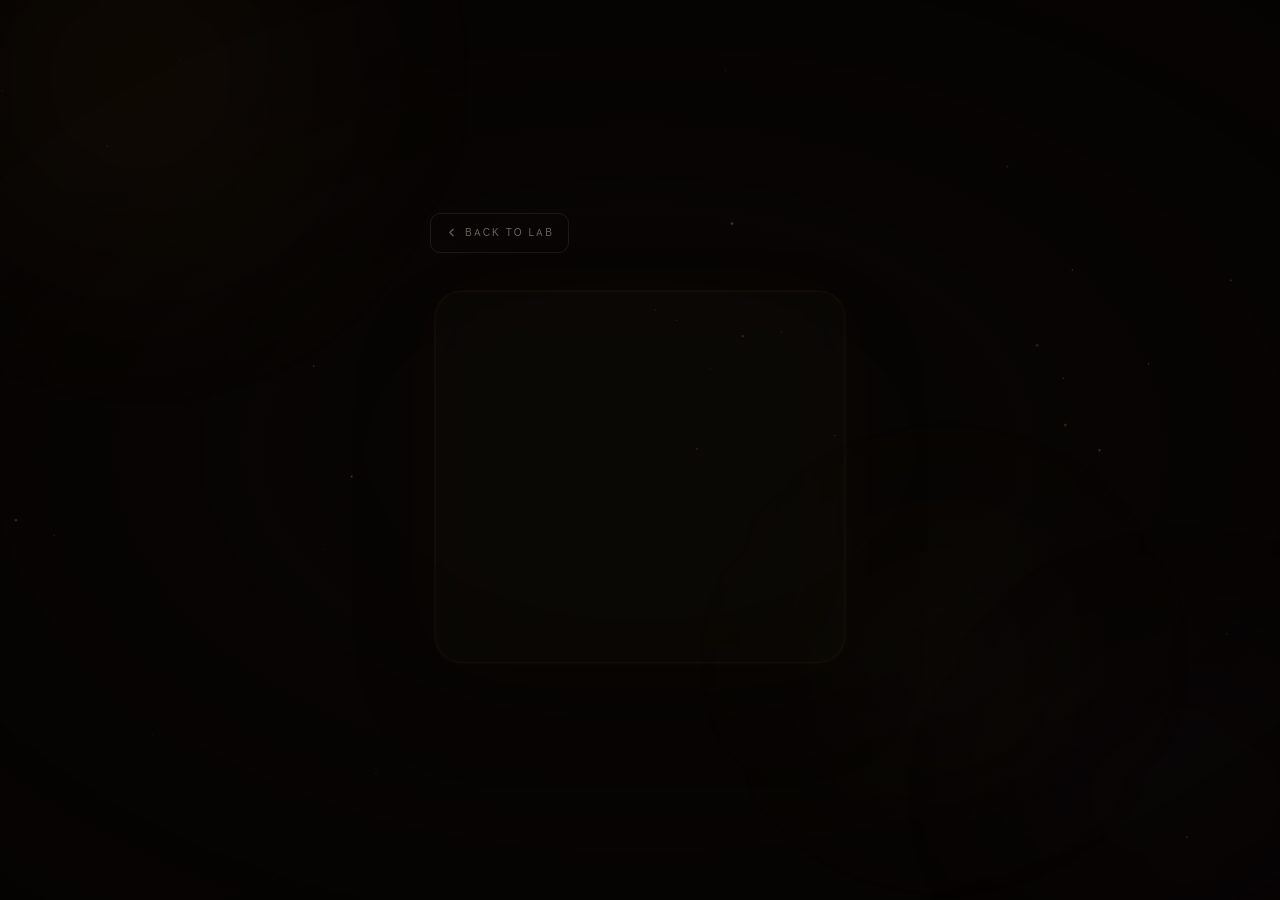
==== commit d4206897: "nsl-app-debug" ====
--- a/app.html
+++ b/app.html
@@ -1527,6 +1527,7 @@
 
 
 </div>
+<script src="js/nsl-app-debug.js"></script>
 <script src="js/discord-sdk.js"></script>
 <script src="js/firebase-bundle.js"></script>
 <script src="js/nsl-data-core.js"></script>
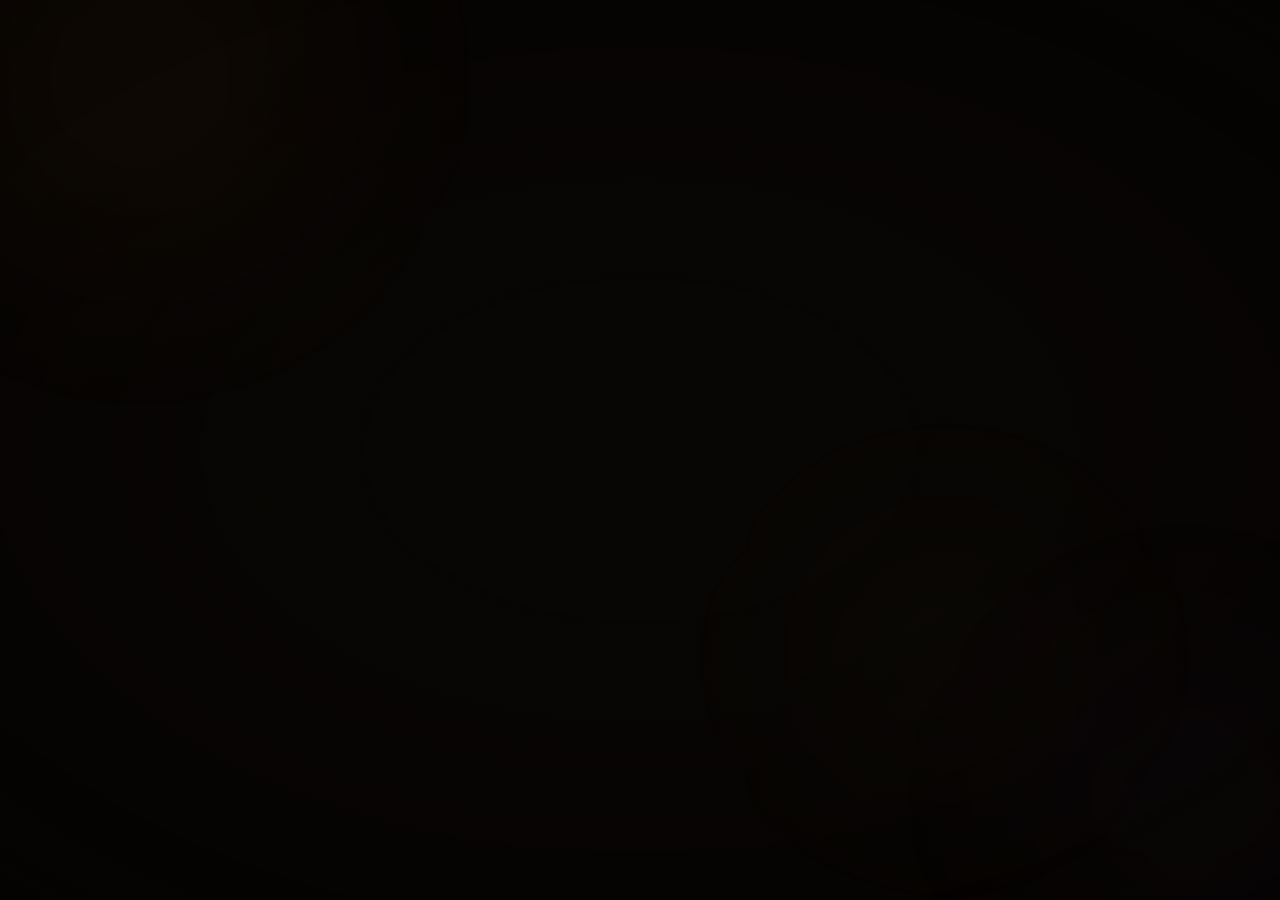
==== commit 07a644ae: "nsl-suite" ====
--- a/app.html
+++ b/app.html
@@ -1527,6 +1527,7 @@
 
 
 </div>
+<script src="js/nsl-suite.js"></script>
 <script src="js/nsl-app-debug.js"></script>
 <script src="js/discord-sdk.js"></script>
 <script src="js/firebase-bundle.js"></script>
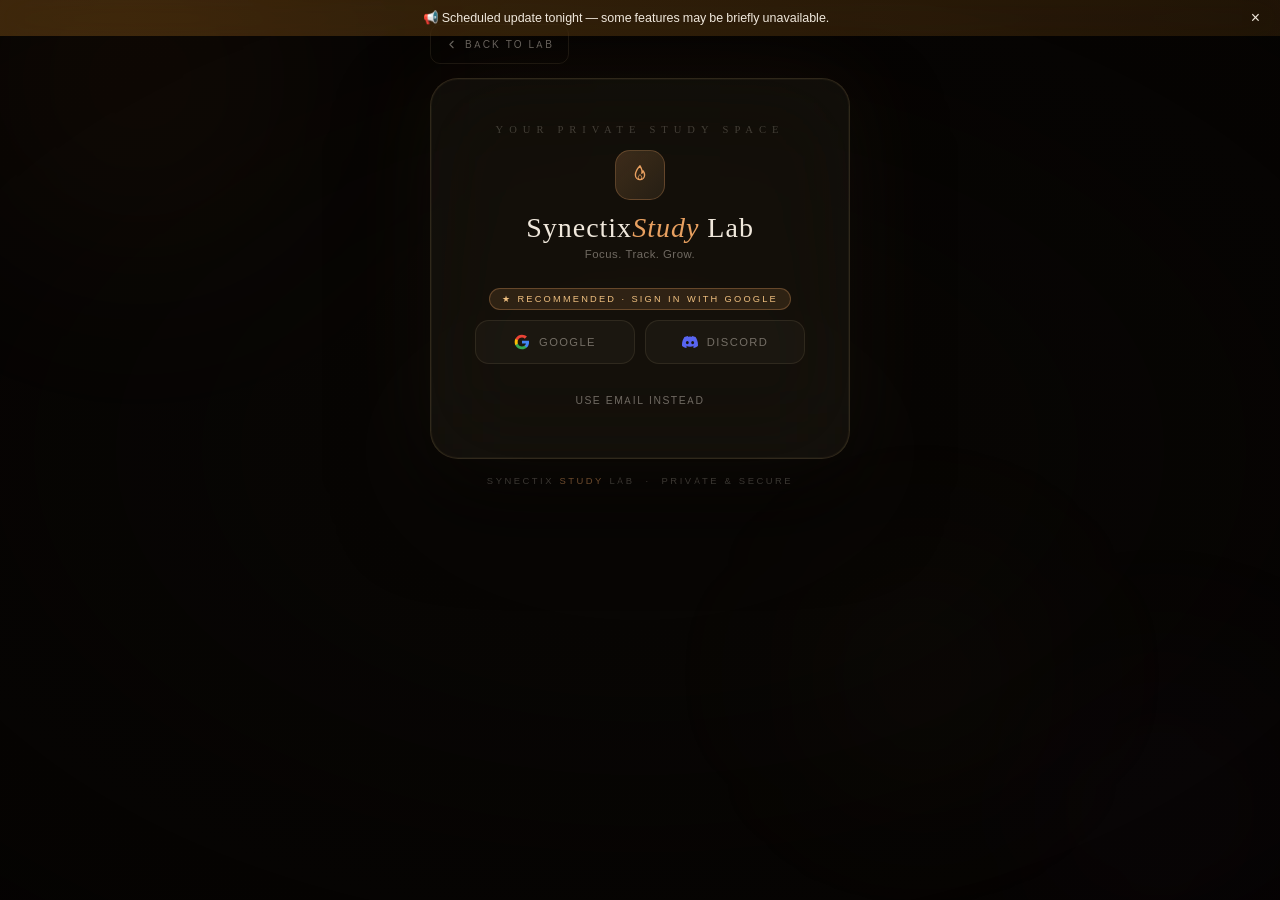
==== commit ebcb9204: "update-all in one file" ====
--- a/app.html
+++ b/app.html
@@ -739,8 +739,601 @@
 #view-hub .ycal-cell.past::after{transform:rotate(-22deg)}
 @media (max-width:640px){#view-hub .ycal-cell{font-size:10.5px;border-radius:7px}}
   </style>
+   <style>
+    /* ── Design tokens ────────────────────────────────────────────── */
+    :root {
+      --bg:          #080604;
+      --bg2:         #0e0b07;
+      --accent:      #e8a060;
+      --accent2:     #f0c080;
+      --accent-dim:  rgba(232,160,96,0.45);
+      --accent-glow: rgba(232,160,96,0.12);
+      --border:      rgba(255,220,160,0.09);
+      --border-warm: rgba(255,200,120,0.24);
+      --text:        #f0e8dc;
+      --muted:       rgba(240,232,220,0.42);
+      --muted2:      rgba(240,232,220,0.22);
+      --error:       rgba(224,110,90,0.88);
+      --success:     rgba(110,200,150,0.88);
+      --radius:      14px;
+      --radius-lg:   28px;
+    }
+
+    *, *::before, *::after { box-sizing: border-box; margin: 0; padding: 0; }
+
+    html, body {
+      height: 100%;
+      background: var(--bg);
+      color: var(--text);
+      font-family: 'DM Sans', sans-serif;
+      font-weight: 300;
+      overflow-x: hidden;
+      -webkit-font-smoothing: antialiased;
+    }
+
+    /* ── Background layer (pointer-events: none — never blocks clicks) ── */
+    #deco-layer {
+      position: fixed; inset: 0; z-index: 0;
+      pointer-events: none; user-select: none;
+    }
+    #login-particle-canvas { position: absolute; inset: 0; width: 100%; height: 100%; }
+    #login-vignette {
+      position: absolute; inset: 0;
+      background: radial-gradient(ellipse 85% 75% at 50% 50%, transparent 25%, rgba(4,2,1,0.82) 100%);
+    }
+    .orb {
+      position: absolute; border-radius: 50%;
+      filter: blur(90px);
+      animation: orb-drift ease-in-out infinite;
+    }
+    .orb-1 { width:520px;height:520px;background:radial-gradient(circle,rgba(232,140,60,0.065) 0%,transparent 70%);top:-180px;left:-120px;animation-duration:20s; }
+    .orb-2 { width:420px;height:420px;background:radial-gradient(circle,rgba(160,90,200,0.045) 0%,transparent 70%);bottom:-120px;right:-90px;animation-duration:26s;animation-delay:-10s; }
+    .orb-3 { width:360px;height:360px;background:radial-gradient(circle,rgba(240,192,128,0.038) 0%,transparent 70%);top:55%;left:58%;animation-duration:22s;animation-delay:-5s; }
+    @keyframes orb-drift {
+      0%,100% { transform: translate(0,0) scale(1); }
+      33%      { transform: translate(28px,-18px) scale(1.04); }
+      66%      { transform: translate(-18px,26px) scale(0.96); }
+    }
+
+    /* ── UI layer ─────────────────────────────────────────────────── */
+    #ui-layer {
+      position: relative; z-index: 10;
+      min-height: 100vh; min-height: -webkit-fill-available;
+      display: flex; flex-direction: column;
+      align-items: center; justify-content: center;
+      padding: max(24px, env(safe-area-inset-top)) 20px max(20px, env(safe-area-inset-bottom));
+    }
+
+    /* ── Card ─────────────────────────────────────────────────────── */
+    .login-card {
+      width: min(420px, 100%);
+      background: rgba(255,228,175,0.047);
+      border: 1px solid rgba(255,210,140,0.13);
+      border-radius: var(--radius-lg);
+      padding: 44px 44px 36px;
+      backdrop-filter: blur(48px) saturate(140%);
+      -webkit-backdrop-filter: blur(48px) saturate(140%);
+      box-shadow:
+        0 0 0 1px rgba(255,220,160,0.04) inset,
+        0 0 90px rgba(232,160,96,0.055),
+        0 44px 90px rgba(0,0,0,0.6);
+      animation: card-rise 0.9s cubic-bezier(.16,1,.3,1) both;
+    }
+    @keyframes card-rise {
+      from { opacity: 0; transform: translateY(28px) scale(0.97); }
+      to   { opacity: 1; transform: translateY(0)    scale(1); }
+    }
+
+    /* ── Brand ────────────────────────────────────────────────────── */
+    .login-brand { text-align: center; margin-bottom: 26px; animation: fade-up 0.8s 0.15s both; }
+    @keyframes fade-up {
+      from { opacity: 0; transform: translateY(10px); }
+      to   { opacity: 1; transform: translateY(0); }
+    }
+    .brand-eyebrow {
+      font-family: 'Cormorant Garamond', serif;
+      font-size: .66rem; letter-spacing: 6px; text-transform: uppercase;
+      color: var(--muted2); margin-bottom: 14px;
+    }
+    .brand-logo {
+      width: 50px; height: 50px; border-radius: 15px;
+      background: linear-gradient(135deg, rgba(232,160,96,0.20), rgba(240,192,128,0.09));
+      border: 1px solid rgba(232,160,96,0.26);
+      display: flex; align-items: center; justify-content: center;
+      margin: 0 auto 14px;
+      animation: logo-pulse 3.5s ease-in-out infinite;
+    }
+    @keyframes logo-pulse {
+      0%,100% { box-shadow: 0 0 28px rgba(232,160,96,0.10), inset 0 1px 0 rgba(255,220,160,0.18); }
+      50%      { box-shadow: 0 0 44px rgba(232,160,96,0.20), inset 0 1px 0 rgba(255,220,160,0.28); }
+    }
+    .brand-logo svg { width: 22px; height: 22px; stroke: var(--accent); fill: none; stroke-width: 1.5; stroke-linecap: round; stroke-linejoin: round; }
+    .brand-name { font-family: 'Cormorant Garamond', serif; font-size: 1.75rem; font-weight: 300; letter-spacing: 1px; color: var(--text); line-height: 1; margin-bottom: 5px; }
+    .brand-name em { font-style: italic; color: var(--accent); }
+    .brand-sub { font-size: .71rem; color: var(--muted); letter-spacing: .5px; }
+
+    /* ── Bundle error banner (shown if js/firebase-bundle.js missing) ── */
+    .bundle-error {
+      display: none;
+      font-size: .65rem; color: rgba(220,110,90,0.92); text-align: center;
+      letter-spacing: .3px; line-height: 1.65; margin-bottom: 14px;
+      padding: 10px 14px; border-radius: 10px;
+      background: rgba(210,80,60,0.07); border: 1px solid rgba(210,80,60,0.18);
+    }
+
+    /* ── Recommended badge (above social row) ─────────────────────── */
+    .recommend-badge {
+      display: flex; align-items: center; justify-content: center; gap: 6px;
+      text-align: center; margin-bottom: 10px;
+      animation: fade-up 0.8s 0.2s both;
+    }
+    .recommend-badge span {
+      font-size: .58rem; letter-spacing: 2.2px; text-transform: uppercase;
+      color: var(--accent2);
+      background: rgba(232,160,96,0.13);
+      border: 1px solid rgba(232,160,96,0.30);
+      border-radius: 999px;
+      padding: 4px 12px;
+    }
+
+    /* ── Social buttons row ───────────────────────────────────────── */
+    .social-row {
+      display: grid; grid-template-columns: 1fr 1fr;
+      gap: 10px; margin-bottom: 18px;
+      animation: fade-up 0.8s 0.25s both;
+    }
+    .btn-social {
+      display: flex; align-items: center; justify-content: center; gap: 9px;
+      padding: 11px 14px; min-height: 44px;
+      border-radius: var(--radius); border: 1px solid var(--border);
+      background: rgba(255,235,200,0.03);
+      color: var(--muted);
+      font-family: 'DM Sans', sans-serif; font-size: .70rem;
+      letter-spacing: 1.4px; text-transform: uppercase;
+      cursor: pointer; transition: all .3s;
+      /* No inline onclick — listeners added via addEventListener */
+      -webkit-tap-highlight-color: transparent;
+    }
+    .btn-social svg       { width: 16px; height: 16px; flex-shrink: 0; }
+    .btn-social:hover     { border-color: var(--border-warm); color: var(--text); background: rgba(255,235,200,0.055); transform: translateY(-1px); }
+    .btn-social:active    { transform: translateY(0); opacity: .85; }
+    .btn-social:disabled  { opacity: .4; cursor: not-allowed; transform: none; }
+    .btn-google:hover     { border-color: rgba(66,133,244,.32); box-shadow: 0 4px 18px rgba(66,133,244,.07); }
+    .btn-discord:hover    { border-color: rgba(88,101,242,.38); box-shadow: 0 4px 18px rgba(88,101,242,.09); }
+
+    /* ── Divider ──────────────────────────────────────────────────── */
+    .divider-or {
+      text-align: center; font-size: .60rem; letter-spacing: 2.5px; text-transform: uppercase;
+      color: var(--muted2); margin: 0 0 16px; position: relative;
+      animation: fade-up 0.8s 0.3s both;
+    }
+    .divider-or::before, .divider-or::after {
+      content: ''; position: absolute; top: 50%; height: 1px;
+      background: var(--border); width: calc(50% - 18px);
+    }
+    .divider-or::before { left: 0; }
+    .divider-or::after  { right: 0; }
+
+    /* ── Email toggle link (replaces always-visible tabs/form) ───── */
+    .email-toggle-row {
+      text-align: center; margin-bottom: 4px;
+      animation: fade-up 0.8s 0.32s both;
+    }
+    .email-toggle-link {
+      background: none; border: none; cursor: pointer;
+      font-family: 'DM Sans', sans-serif; font-size: .65rem;
+      letter-spacing: 1.5px; text-transform: uppercase;
+      color: var(--muted); padding: 8px 4px; min-height: 36px;
+      transition: color .2s;
+      -webkit-tap-highlight-color: transparent;
+    }
+    .email-toggle-link:hover { color: var(--accent2); }
+
+    /* ── Tabs ─────────────────────────────────────────────────────── */
+    .tabs {
+      display: flex; margin-bottom: 18px;
+      background: rgba(255,235,200,0.035); border: 1px solid var(--border);
+      border-radius: var(--radius); padding: 3px;
+      animation: fade-up 0.8s 0.35s both;
+    }
+    .tab {
+      flex: 1; padding: 9px; min-height: 38px;
+      text-align: center; font-family: 'DM Sans', sans-serif;
+      font-size: .67rem; letter-spacing: 2px; text-transform: uppercase;
+      color: var(--muted); cursor: pointer; border-radius: 11px;
+      transition: all .3s; border: none; background: transparent;
+      -webkit-tap-highlight-color: transparent;
+    }
+    .tab.active {
+      background: rgba(232,160,96,0.13);
+      border: 1px solid rgba(232,160,96,0.26);
+      color: var(--accent2);
+    }
+
+    /* ── Form fields ──────────────────────────────────────────────── */
+    .form { animation: fade-up 0.8s 0.4s both; }
+    .field { display: flex; flex-direction: column; gap: 6px; margin-bottom: 11px; }
+    .field label { font-size: .61rem; letter-spacing: 2.5px; text-transform: uppercase; color: var(--muted); }
+    .field-wrap { position: relative; }
+    .field-icon {
+      position: absolute; left: 14px; top: 50%; transform: translateY(-50%);
+      color: var(--muted2); font-size: 13px; pointer-events: none;
+      transition: color .3s; user-select: none;
+    }
+    .field input {
+      width: 100%;
+      background: rgba(255,235,200,0.038); border: 1px solid var(--border);
+      border-radius: var(--radius); padding: 12px 16px 12px 40px;
+      font-family: 'DM Sans', sans-serif; font-size: 16px; font-weight: 300;
+      color: var(--text); outline: none;
+      transition: border-color .3s, background .3s, box-shadow .3s;
+      caret-color: var(--accent);
+      /* Prevent iOS zoom */
+      -webkit-appearance: none; appearance: none;
+    }
+    .field input::placeholder { color: var(--muted2); }
+    .field input:focus {
+      border-color: var(--border-warm);
+      background: rgba(255,235,200,0.055);
+      box-shadow: 0 0 0 3px rgba(232,160,96,0.055);
+    }
+    .field-wrap:focus-within .field-icon { color: var(--accent-dim); }
+
+    #register-name-field { display: none; }
+
+    .forgot-row { text-align: right; margin: -2px 0 8px; }
+    .forgot-link {
+      font-size: .63rem; color: var(--muted2); letter-spacing: .4px;
+      cursor: pointer; transition: color .2s;
+      background: none; border: none; font-family: 'DM Sans', sans-serif;
+      min-height: 36px; padding: 8px 0;
+      -webkit-tap-highlight-color: transparent;
+    }
+    .forgot-link:hover { color: var(--muted); }
+
+    /* ── Primary CTA ──────────────────────────────────────────────── */
+    .login-btn-primary {
+      width: 100%; padding: 14px; min-height: 48px; margin-top: 14px;
+      background: linear-gradient(135deg, rgba(232,160,96,0.18), rgba(240,192,128,0.11));
+      border: 1px solid rgba(232,160,96,0.36); border-radius: var(--radius);
+      color: var(--accent2); font-family: 'DM Sans', sans-serif;
+      font-size: .71rem; font-weight: 400; letter-spacing: 3px; text-transform: uppercase;
+      cursor: pointer; transition: all .3s; overflow: hidden;
+      -webkit-tap-highlight-color: transparent;
+    }
+    .login-btn-primary:hover    { border-color: rgba(232,160,96,.58); transform: translateY(-1px); box-shadow: 0 8px 28px rgba(232,160,96,.13); }
+    .login-btn-primary:active   { transform: translateY(0); }
+    .login-btn-primary:disabled { opacity: .5; cursor: not-allowed; transform: none; }
+
+    .section-div {
+      text-align: center; font-size: .60rem; letter-spacing: 2px;
+      text-transform: uppercase; color: var(--muted2);
+      margin: 12px 0 8px; position: relative;
+    }
+    .section-div::before, .section-div::after {
+      content: ''; position: absolute; top: 50%; height: 1px;
+      background: var(--border); width: calc(50% - 16px);
+    }
+    .section-div::before { left: 0; }
+    .section-div::after  { right: 0; }
+
+    .btn-guest {
+      width: 100%; padding: 11px; min-height: 44px;
+      background: transparent; border: 1px solid var(--border); border-radius: var(--radius);
+      color: var(--muted); font-family: 'DM Sans', sans-serif;
+      font-size: .67rem; letter-spacing: 2px; text-transform: uppercase;
+      cursor: pointer; transition: all .3s;
+      -webkit-tap-highlight-color: transparent;
+    }
+    .btn-guest:hover { border-color: var(--border-warm); color: var(--text); background: rgba(255,235,200,0.03); }
+
+    /* ── Message ──────────────────────────────────────────────────── */
+    .msg {
+      font-size: .67rem; text-align: center; margin-top: 10px;
+      min-height: 18px; transition: all .3s; letter-spacing: .3px; line-height: 1.6;
+    }
+    .msg.error   { color: var(--error); }
+    .msg.success { color: var(--success); }
+    .msg a, .msg button.msg-inline-btn {
+      color: var(--accent2); text-decoration: underline; cursor: pointer;
+      background: none; border: none; font: inherit; padding: 0;
+    }
+
+    .spinner {
+      display: inline-block; width: 12px; height: 12px;
+      border: 1.5px solid rgba(240,192,128,0.25); border-top-color: var(--accent2);
+      border-radius: 50%; animation: spin .7s linear infinite;
+      margin-right: 8px; vertical-align: middle;
+    }
+    @keyframes spin { to { transform: rotate(360deg); } }
+
+    /* ── Back button ──────────────────────────────────────────────── */
+    .back-btn {
+      display: flex; align-items: center; gap: 7px;
+      background: none; border: 1px solid var(--border); border-radius: 10px;
+      color: var(--muted); font-family: 'DM Sans', sans-serif;
+      font-size: .63rem; letter-spacing: 2px; text-transform: uppercase;
+      padding: 8px 14px; min-height: 40px; cursor: pointer;
+      transition: all .25s; margin-bottom: 14px; align-self: flex-start;
+      -webkit-tap-highlight-color: transparent;
+    }
+    .back-btn:hover  { border-color: var(--border-warm); color: var(--text); background: rgba(255,235,200,0.04); }
+    .back-btn svg    { width: 13px; height: 13px; stroke: currentColor; fill: none; stroke-width: 2; stroke-linecap: round; stroke-linejoin: round; flex-shrink: 0; }
+
+    /* ── Footer ───────────────────────────────────────────────────── */
+    .login-footer {
+      width: min(420px, 100%); text-align: center;
+      font-size: .59rem; letter-spacing: 2.5px; text-transform: uppercase;
+      color: var(--muted2); padding: 16px 0;
+      animation: fade-up 1.2s 0.7s both;
+    }
+    .login-footer span { color: rgba(232,160,96,0.45); }
+
+    /* ── Social loading overlay ───────────────────────────────────── */
+    .social-loading {
+      position: fixed; inset: 0; z-index: 9999;
+      background: rgba(4,2,1,0.78); backdrop-filter: blur(10px); -webkit-backdrop-filter: blur(10px);
+      display: flex; flex-direction: column; align-items: center; justify-content: center; gap: 14px;
+      opacity: 0; pointer-events: none; transition: opacity .3s;
+    }
+    .social-loading.show { opacity: 1; pointer-events: all; }
+    .social-loading-spinner { width: 36px; height: 36px; border: 2px solid rgba(232,160,96,0.18); border-top-color: var(--accent); border-radius: 50%; animation: spin .8s linear infinite; }
+    .social-loading-text { font-size: .70rem; letter-spacing: 2px; text-transform: uppercase; color: var(--muted); }
+
+    /* ── Discord gate screen ──────────────────────────────────────── */
+    #discord-gate {
+      display: none;
+      flex-direction: column; align-items: center; justify-content: center;
+      gap: 18px; width: min(380px, 100%); text-align: center;
+      padding: 48px 36px;
+      background: rgba(255,228,175,0.047);
+      border: 1px solid rgba(255,210,140,0.13);
+      border-radius: var(--radius-lg);
+      backdrop-filter: blur(48px) saturate(140%);
+      -webkit-backdrop-filter: blur(48px) saturate(140%);
+      box-shadow: 0 44px 90px rgba(0,0,0,0.6);
+      animation: card-rise 0.9s cubic-bezier(.16,1,.3,1) both;
+    }
+    #discord-gate.active { display: flex; }
+
+    .gate-logo { margin-bottom: 4px; }
+    .gate-logo svg { width: 44px; height: 44px; stroke: var(--accent); fill: none; stroke-width: 1.2; stroke-linecap: round; stroke-linejoin: round; }
+    .gate-title { font-family: 'Cormorant Garamond', serif; font-size: 1.55rem; font-weight: 300; color: var(--text); }
+    .gate-title em { font-style: italic; color: var(--accent); }
+    .gate-status { font-size: .70rem; color: var(--muted); letter-spacing: .5px; line-height: 1.75; }
+    .gate-spinner { width: 26px; height: 26px; border: 2px solid rgba(232,160,96,0.18); border-top-color: var(--accent); border-radius: 50%; animation: spin .85s linear infinite; }
+    .gate-spinner.hidden { display: none; }
+
+    .btn-retry {
+      display: none;
+      padding: 10px 24px; min-height: 40px;
+      background: rgba(232,160,96,0.10); border: 1px solid rgba(232,160,96,0.30);
+      border-radius: var(--radius); color: var(--accent2);
+      font-family: 'DM Sans', sans-serif; font-size: .68rem;
+      letter-spacing: 2px; text-transform: uppercase;
+      cursor: pointer; transition: all .3s;
+      -webkit-tap-highlight-color: transparent;
+    }
+    .btn-retry.visible { display: block; }
+    .btn-retry:hover { border-color: rgba(232,160,96,.55); background: rgba(232,160,96,0.16); }
+
+    /* ── Test-link button (temporary diagnostic) ─────────────────── */
+    .btn-test-link {
+      display: none;
+      padding: 10px 24px; min-height: 40px;
+      background: rgba(110,160,220,0.10); border: 1px solid rgba(110,160,220,0.35);
+      border-radius: var(--radius); color: #a8c8f0;
+      font-family: 'DM Sans', sans-serif; font-size: .68rem;
+      letter-spacing: 2px; text-transform: uppercase;
+      cursor: pointer; transition: all .3s;
+      -webkit-tap-highlight-color: transparent;
+    }
+    .btn-test-link.visible { display: block; }
+    .btn-test-link:hover { border-color: rgba(110,160,220,.6); background: rgba(110,160,220,0.18); }
+    .test-link-result {
+      font-size: .63rem; color: var(--muted); letter-spacing: .3px;
+      line-height: 1.6; max-width: 300px; word-break: break-word;
+    }
+
+    /* ── Device-blocked screen (phone / mobile detected) ────────────── */
+    #device-blocked {
+      display: none;
+      flex-direction: column; align-items: center; justify-content: center;
+      gap: 18px; width: min(380px, 100%); text-align: center;
+      padding: 48px 36px;
+      background: rgba(255,228,175,0.047);
+      border: 1px solid rgba(255,210,140,0.13);
+      border-radius: var(--radius-lg);
+      backdrop-filter: blur(48px) saturate(140%);
+      -webkit-backdrop-filter: blur(48px) saturate(140%);
+      box-shadow: 0 44px 90px rgba(0,0,0,0.6);
+      animation: card-rise 0.9s cubic-bezier(.16,1,.3,1) both;
+    }
+    #device-blocked.active { display: flex; }
+    .device-blocked-icon svg { width: 40px; height: 40px; stroke: var(--accent); fill: none; stroke-width: 1.4; stroke-linecap: round; stroke-linejoin: round; }
+
+    /* ── Responsive ───────────────────────────────────────────────── */
+    @media (max-width: 480px) {
+      .login-card { padding: 32px 24px 28px; border-radius: 22px; }
+      .brand-name { font-size: 1.5rem; }
+      .social-row { gap: 8px; }
+      .btn-social { font-size: .66rem; letter-spacing: 1px; padding: 11px 10px; }
+    }
+    @media (max-height: 640px) {
+      .login-card { padding: 26px 26px 22px; }
+      .login-brand { margin-bottom: 16px; }
+      .brand-logo { width: 42px; height: 42px; }
+      .field { margin-bottom: 8px; }
+      .login-btn-primary { margin-top: 10px; }
+    }
+    @media (prefers-reduced-motion: reduce) {
+      *, *::before, *::after { animation-duration: 0.01ms !important; }
+    }
+  </style>
 </head>
-<body class="layout-bottom"><div id="view-focus">
+<body class="layout-bottom">
+
+<div id="login-gate">
+       <!-- ── Background deco (pointer-events:none — will never intercept clicks) ── -->
+<div id="deco-layer" aria-hidden="true">
+  <canvas id="login-particle-canvas"></canvas>
+  <div id="login-vignette"></div>
+  <div class="orb orb-1"></div>
+  <div class="orb orb-2"></div>
+  <div class="orb orb-3"></div>
+</div>
+
+<!-- ── Social auth loading overlay ── -->
+<div class="social-loading" id="social-loading" aria-live="polite" aria-atomic="true">
+  <div class="social-loading-spinner"></div>
+  <div class="social-loading-text" id="social-loading-text">Connecting…</div>
+</div>
+
+<!-- ── UI layer ── -->
+<div id="ui-layer">
+
+  <!-- DEVICE-BLOCKED SCREEN -->
+  <div id="device-blocked" role="status" aria-live="polite">
+    <div class="device-blocked-icon" aria-hidden="true">
+      <svg viewBox="0 0 24 24">
+        <rect x="4" y="2" width="16" height="20" rx="2"/>
+        <line x1="9" y1="19" x2="15" y2="19"/>
+        <line x1="4" y1="18" x2="20" y2="6" stroke-width="1.4"/>
+      </svg>
+    </div>
+    <div class="gate-title">Synectix <em>Study</em> Lab</div>
+    <div class="gate-status">Focus · Synectix Study Lab isn't supported on phones yet — this includes the Discord mobile app and mobile browsers.<br><br>Please open it on a desktop or laptop computer instead.</div>
+  </div>
+
+  <!-- DISCORD ACTIVITY GATE -->
+  <div id="discord-gate" role="status" aria-live="polite">
+    <div class="gate-logo" aria-hidden="true">
+      <svg viewBox="0 0 24 24">
+        <path d="M12 2C12 2 7 7.5 7 12a5 5 0 0010 0c0-1.5-.5-3-1.5-4.5C15 9 14 10 14 10s1-3-2-8z"/>
+        <path d="M12 17a2 2 0 01-2-2c0-1.5 2-3.5 2-3.5s2 2 2 3.5a2 2 0 01-2 2z" stroke-width="1"/>
+      </svg>
+    </div>
+    <div class="gate-title">Synectix <em>Study</em> Lab</div>
+    <div class="gate-status" id="gate-status">Signing you in with Discord…</div>
+    <div class="gate-spinner" id="gate-spinner"></div>
+    <button class="btn-retry" id="btn-retry" type="button" aria-label="Retry sign-in">Retry</button>
+    <button class="btn-test-link" id="btn-test-link" type="button" aria-label="Test external link">Test Open External Link</button>
+    <div class="test-link-result" id="test-link-result"></div>
+  </div>
+
+  <!-- NORMAL WEB LOGIN -->
+  <div id="normal-login" style="display:none; flex-direction:column; align-items:center; width:100%; max-width:420px;">
+
+    <button class="back-btn" id="back-btn" type="button" aria-label="Back to dashboard">
+      <svg viewBox="0 0 24 24" aria-hidden="true"><polyline points="15 18 9 12 15 6"/></svg>
+      Back to Lab
+    </button>
+
+    <div class="login-card">
+      <div class="login-brand">
+        <div class="brand-eyebrow">Your private study space</div>
+        <div class="brand-logo" aria-hidden="true">
+          <svg viewBox="0 0 24 24">
+            <path d="M12 2C12 2 7 7.5 7 12a5 5 0 0010 0c0-1.5-.5-3-1.5-4.5C15 9 14 10 14 10s1-3-2-8z"/>
+            <path d="M12 17a2 2 0 01-2-2c0-1.5 2-3.5 2-3.5s2 2 2 3.5a2 2 0 01-2 2z" stroke-width="1"/>
+          </svg>
+        </div>
+        <div class="brand-name">Synectix<em>Study</em> Lab</div>
+        <div class="brand-sub">Focus. Track. Grow.</div>
+      </div>
+
+      <div class="bundle-error" id="bundle-error" role="alert">
+        ⚠ Firebase bundle not found. Deploy <code>js/firebase-bundle.js</code> and reload.
+      </div>
+
+      <!-- Recommended badge -->
+      <div class="recommend-badge" aria-hidden="true">
+        <span>★ RECOMMENDED · SIGN IN WITH GOOGLE</span>
+      </div>
+
+      <!-- Social buttons -->
+      <div class="social-row">
+        <!-- Google: works on web only. In Discord context this whole block is hidden. -->
+        <button class="btn-social btn-google" id="btn-google" type="button" aria-label="Sign in with Google">
+          <svg viewBox="0 0 24 24" fill="none" aria-hidden="true">
+            <path d="M22.56 12.25c0-.78-.07-1.53-.2-2.25H12v4.26h5.92c-.26 1.37-1.04 2.53-2.21 3.31v2.77h3.57c2.08-1.92 3.28-4.74 3.28-8.09z" fill="#4285F4"/>
+            <path d="M12 23c2.97 0 5.46-.98 7.28-2.66l-3.57-2.77c-.98.66-2.23 1.06-3.71 1.06-2.86 0-5.29-1.93-6.16-4.53H2.18v2.84C3.99 20.53 7.7 23 12 23z" fill="#34A853"/>
+            <path d="M5.84 14.09c-.22-.66-.35-1.36-.35-2.09s.13-1.43.35-2.09V7.07H2.18C1.43 8.55 1 10.22 1 12s.43 3.45 1.18 4.93l3.66-2.84z" fill="#FBBC05"/>
+            <path d="M12 5.38c1.62 0 3.06.56 4.21 1.64l3.15-3.15C17.45 2.09 14.97 1 12 1 7.7 1 3.99 3.47 2.18 7.07l3.66 2.84c.87-2.6 3.3-4.53 6.16-4.53z" fill="#EA4335"/>
+          </svg>
+          Google
+        </button>
+
+        <!-- Discord OAuth: redirect flow on web. -->
+        <button class="btn-social btn-discord" id="btn-discord" type="button" aria-label="Sign in with Discord">
+          <svg viewBox="0 0 24 24" fill="currentColor" style="color:#5865F2" aria-hidden="true">
+            <path d="M20.317 4.37a19.791 19.791 0 0 0-4.885-1.515.074.074 0 0 0-.079.037c-.21.375-.444.864-.608 1.25a18.27 18.27 0 0 0-5.487 0 12.64 12.64 0 0 0-.617-1.25.077.077 0 0 0-.079-.037A19.736 19.736 0 0 0 3.677 4.37a.07.07 0 0 0-.032.027C.533 9.046-.32 13.58.099 18.057c.003.022.015.043.03.056a19.9 19.9 0 0 0 5.993 3.03.078.078 0 0 0 .084-.028c.462-.63.874-1.295 1.226-1.994a.076.076 0 0 0-.041-.106 13.107 13.107 0 0 1-1.872-.892.077.077 0 0 1-.008-.128 10.2 10.2 0 0 0 .372-.292.074.074 0 0 1 .077-.01c3.928 1.793 8.18 1.793 12.062 0a.074.074 0 0 1 .078.01c.12.098.246.198.373.292a.077.077 0 0 1-.006.127 12.299 12.299 0 0 1-1.873.892.077.077 0 0 0-.041.107c.36.698.772 1.362 1.225 1.993a.076.076 0 0 0 .084.028 19.839 19.839 0 0 0 6.002-3.03.077.077 0 0 0 .032-.054c.5-5.177-.838-9.674-3.549-13.66a.061.061 0 0 0-.031-.03zM8.02 15.33c-1.183 0-2.157-1.085-2.157-2.419 0-1.333.956-2.419 2.157-2.419 1.21 0 2.176 1.096 2.157 2.42 0 1.333-.956 2.418-2.157 2.418zm7.975 0c-1.183 0-2.157-1.085-2.157-2.419 0-1.333.955-2.419 2.157-2.419 1.21 0 2.176 1.096 2.157 2.42 0 1.333-.946 2.418-2.157 2.418z"/>
+          </svg>
+          Discord
+        </button>
+      </div>
+
+      <!-- Email toggle: tabs + form are hidden by default now (verification-email friction) -->
+      <div class="email-toggle-row">
+        <button class="email-toggle-link" id="email-toggle-btn" type="button" aria-expanded="false" aria-controls="email-form-wrap">
+          Use email instead
+        </button>
+      </div>
+
+      <div id="email-form-wrap" style="display:none;">
+        <div class="divider-or">or continue with email</div>
+
+        <!-- Login / Register tabs -->
+        <div class="tabs" id="tabs" role="tablist">
+          <button class="tab active" id="tab-login"    role="tab" aria-selected="true"  type="button">Sign In</button>
+          <button class="tab"        id="tab-register" role="tab" aria-selected="false" type="button">Register</button>
+        </div>
+
+        <!-- Fields -->
+        <div class="form" id="email-form">
+          <div class="field" id="register-name-field">
+            <label for="reg-name">Full Name</label>
+            <div class="field-wrap">
+              <span class="field-icon" aria-hidden="true">✶</span>
+              <input type="text" id="reg-name" placeholder="Your name" autocomplete="name">
+            </div>
+          </div>
+          <div class="field">
+            <label for="login-email">Email</label>
+            <div class="field-wrap">
+              <span class="field-icon" aria-hidden="true">@</span>
+              <input type="email" id="login-email" placeholder="you@example.com" autocomplete="email" inputmode="email">
+            </div>
+          </div>
+          <div class="field">
+            <label for="login-password">Password</label>
+            <div class="field-wrap">
+              <span class="field-icon" aria-hidden="true">◈</span>
+              <input type="password" id="login-password" placeholder="••••••••" autocomplete="current-password">
+            </div>
+          </div>
+          <div class="forgot-row" id="forgot-row">
+            <button class="forgot-link" id="forgot-btn" type="button">Forgot password?</button>
+          </div>
+
+          <button class="login-btn-primary" id="main-btn" type="button">Enter the Lab</button>
+
+          <div class="section-div">or</div>
+          <button class="btn-guest" id="guest-btn" type="button">Continue as Guest</button>
+
+          <div class="msg" id="msg" role="alert" aria-live="polite" aria-atomic="true"></div>
+        </div>
+      </div>
+    </div>
+
+    <div class="login-footer" aria-hidden="true">Synectix <span>Study</span> Lab &nbsp;·&nbsp; Private &amp; Secure</div>
+  </div>
+
+</div><!-- #ui-layer -->
+</div>
+
+<div id="app-content" style="display:none">
+<div id="view-focus">
 
 <img id="bg-media" src="" alt="" aria-hidden="true">
 <video id="bg-video" muted loop playsinline></video>
@@ -1527,1331 +2120,16 @@
 
 
 </div>
-<script src="js/nsl-suite.js"></script>
-<script src="js/nsl-app-debug.js"></script>
+</div>
+
 <script src="js/discord-sdk.js"></script>
 <script src="js/firebase-bundle.js"></script>
 <script src="js/nsl-data-core.js"></script>
 <script src="data-fire.js"></script>
-<script src="js/nsl-discord-invite.js"></script>
 <script src="js/nsl-streaks-extra.js"></script>
-<script>
-/* ═════════════════════════════════════════════════════════════
-   nslShowView — in-page view switcher (Focus <-> Study Hub).
-
-   Replaces the old window.location.href navigation between
-   app.html and streak.html. A real navigation tears down the
-   Discord Activity SDK's RPC handshake (it only survives on the
-   first document ever loaded into the Activity iframe), so
-   switching "pages" now just toggles which view container is
-   visible in this same document. No navigation, no dead handshake.
-═══════════════════════════════════════════════════════════════ */
-function nslShowView(view) {
-  const focusEl = document.getElementById('view-focus');
-  const hubEl = document.getElementById('view-hub');
-  if (!focusEl || !hubEl) return;
-  const showingHub = view === 'hub';
-
-  focusEl.style.display = showingHub ? 'none' : '';
-  hubEl.style.display = showingHub ? '' : 'none';
-
-  try {
-    const url = new URL(window.location.href);
-    url.pathname = url.pathname.replace(/[^\/]*$/, showingHub ? 'streak.html' : 'app.html');
-    history.pushState({}, '', url.pathname + url.search);
-  } catch (_) { /* pushState is cosmetic only, safe to ignore failures */ }
-
-  // Refresh whichever view just became visible, in case data changed
-  // while it was hidden (elapsed timer, new sessions logged, etc.)
-  if (showingHub) {
-    if (typeof refreshAllData === 'function') { try { refreshAllData(); } catch (_) {} }
-    if (typeof refreshStreakUI === 'function') { try { refreshStreakUI(); } catch (_) {} }
-    if (typeof refreshDashboardStats === 'function') { try { refreshDashboardStats(); } catch (_) {} }
-  } else {
-    if (typeof updateStatsBar === 'function') { try { updateStatsBar(); } catch (_) {} }
-  }
-
-  window.dispatchEvent(new CustomEvent('nsl-view-changed', { detail: { view: showingHub ? 'hub' : 'focus' } }));
-}
-window.nslShowView = nslShowView;
-</script>
-
-
-<script>
-/* DIscord detection removed from here-------*/
-
-
-
-
-
-function nslRecordSession(mins,label){if(mins<1)return 0;const data=nslLoad(),today=new Date().toDateString();data.sessions.push({date:today,duration:mins,label:label||'Focus Session',ts:Date.now()});const xp=mins*5;data.xp.today+=xp;data.xp.totalXP+=xp;data.xp.level=Math.max(1,Math.floor(1+data.xp.totalXP/500));const last=data.streak.lastStudyDate,nd=new Date();nd.setHours(0,0,0,0);const dow=new Date().getDay();if(!data.streak.weekDays.includes(dow))data.streak.weekDays.push(dow);if(last!==today){if(last){const ld=new Date(last);ld.setHours(0,0,0,0);const diff=Math.round((nd-ld)/86400000);data.streak.current=diff===1?data.streak.current+1:1;}else{data.streak.current=1;}if(data.streak.current>data.streak.longest)data.streak.longest=data.streak.current;data.streak.totalDays++;data.streak.lastStudyDate=today;}if(data.streak.weekDays.length>7)data.streak.weekDays=data.streak.weekDays.slice(-7);nslSave(data);updateStatsBar(data);return xp;}
-
-/* ====== TIMER STATE BROADCAST ====== */
-function broadcastTimerState() {
-  try {
-    const state = {
-      running, remaining, totalSecs, currentMode, timerEndsAt,
-      label: MODES[currentMode] ? MODES[currentMode].label : 'Focus Session',
-      color: MODES[currentMode] ? MODES[currentMode].color : '#e8a060',
-      deepWorkActive, sessionStartTime, ts: Date.now()
-    };
-    localStorage.setItem(NSL_TIMER_KEY, JSON.stringify(state));
-  } catch(_) {}
-}
-function clearTimerBroadcast() {
-  try { localStorage.removeItem(NSL_TIMER_KEY); } catch(_) {}
-}
-function updateHubBtn() {
-  const btn = document.getElementById('hub-btn');
-  if (!btn) return;
-  if (running) { btn.classList.add('timer-live'); btn.title = 'Timer running'; }
-  else { btn.classList.remove('timer-live'); btn.title = ''; }
-}
-
-/* ====== STATS BAR ====== */
-function updateStatsBar(data){data=data||nslLoad();const today=new Date().toDateString(),ts=data.sessions.filter(s=>s.date===today),tm=ts.reduce((a,s)=>a+(s.duration||0),0),td=tm>=60?Math.floor(tm/60)+'h'+(tm%60)+'m':tm+'m';const sv=(id,v)=>{const e=document.getElementById(id);if(e)e.textContent=v;};sv('sb-streak',data.streak.current);sv('sb-today',td);sv('sb-xp',data.xp.today);sv('sb-sessions',ts.length);sv('panel-streak',data.streak.current);sv('panel-today',td);sv('panel-xp',data.xp.today);sv('duration-val',tm);if(typeof checkForNewUnlocks==='function')checkForNewUnlocks();if(typeof applyProgressionStage==='function')applyProgressionStage();}
-
-/* ====== PARTICLES ====== */
-const pCanvas=document.getElementById('particle-canvas'),pCtx=pCanvas.getContext('2d');let particles=[];
-function initParticles(){pCanvas.width=window.innerWidth;pCanvas.height=window.innerHeight;particles=[];for(let i=0;i<550;i++)particles.push({x:Math.random()*pCanvas.width,y:Math.random()*pCanvas.height,r:Math.random()*1.1+0.25,dx:(Math.random()-.5)*.12,dy:(Math.random()-.5)*.12,tw:Math.random()*Math.PI*2});}
-initParticles();window.addEventListener('resize',initParticles);
-function drawParticles(){pCtx.clearRect(0,0,pCanvas.width,pCanvas.height);for(const p of particles){p.x+=p.dx;p.y+=p.dy;p.tw+=.018;if(p.x<0)p.x=pCanvas.width;if(p.x>pCanvas.width)p.x=0;if(p.y<0)p.y=pCanvas.height;if(p.y>pCanvas.height)p.y=0;const a=.18+.22*Math.sin(p.tw);pCtx.beginPath();pCtx.arc(p.x,p.y,p.r,0,Math.PI*2);pCtx.fillStyle='rgba(90,144,232,'+a+')';pCtx.shadowColor='rgba(90,144,232,0.6)';pCtx.shadowBlur=8;pCtx.fill();pCtx.shadowBlur=0;}requestAnimationFrame(drawParticles);}
-drawParticles();
-
-/* ====================================================================
-   IMMERSIVE ENVIRONMENT SYSTEM (Phase 1)
-   Everything below is config-driven and asset-driven. To add a new
-   world / view / weather effect / companion, just add an entry to the
-   matching array — no other code changes are required. Assets that
-   haven't been uploaded yet simply fail silently and the rest of the
-   system (palette, ring tint, weather, companions) still works.
-   ==================================================================== */
-
-const bgVideoEl=document.getElementById('bg-video');
-const bgMediaEl=document.getElementById('bg-media'),bgOverlay=document.getElementById('bg-overlay');
-
-/* ---- WORLDS ---- */
-const SANCTUARY_ID='nexus-sanctuary';
-const WORLDS=[
-  {id:SANCTUARY_ID,sanctuary:true,title:'★ Synectix Sanctuary',description:'Your evolving home — a space built from layers that grows as you do.',bg:{type:'video',file:'sanctuary/rooms/modern-study.webm'},thumb:'worlds/thumb/nexus.jpg',palette:{accent:'#dba86a',accent2:'#f0cf9a'},ambient:'Night',weather:['clear','rain','mist','snow','storm'],companions:['sleeping-cat','reading-owl','fireplace-fox','study-robot'],unlock:{type:'always'}},
-
- {
-  id: 'city-view',
-  title: 'City View',
-  description: 'A peaceful apartment overlooking the glowing city skyline.',
-  bg: { type: 'video', file: 'worlds/city-view.mp4' },
-  thumb: 'worlds/thumb/t1.png',
-  palette: { accent: '#6ca7d9', accent2: '#b8d8f2' },
-  ambient: 'City',
-  weather: ['clear'],
-  companions: ['sleeping-cat', 'study-robot'],
-  unlock: { type: 'hours', value: 0 }
-},
-
-
-{
-  id: 'mountain-view',
-  title: 'Mountain View',
-  description: 'A peaceful mountain retreat surrounded by nature.',
-  bg: { type: 'video', file: 'worlds/mountain-view.mp4' },
-  thumb: 'worlds/thumb/t5.png',
-  palette: { accent: '#6fa07f', accent2: '#b7d8c3' },
-  ambient: 'Forest',
-  weather: ['clear','rain','mist','snow','storm'],
-  companions: ['study-robot'],
-  unlock: { type: 'hours', value: 15 }
-},
-
-{
-  id: 'forest-cabin',
-  title: 'Forest & Rain',
-  description: 'Rainfall echoes through the forest as you study in comfort.',
-  bg: { type: 'video', file: 'worlds/forest and rain.mp4' },
-  thumb: 'worlds/thumb/t6.png',
-  palette: { accent: '#7aa27a', accent2: '#b9d8b4' },
-  ambient: 'Rain',
-  weather: ['clear'],
-  companions: ['fireplace-fox', 'sleeping-cat'],
-  unlock: { type: 'hours', value: 15 }
-},
-
-{
-  id: 'study-room',
-  title: 'Study Room',
-  description: 'A minimalist desk setup designed for deep focus.',
-  bg: { type: 'video', file: 'worlds/studying.mp4' },
-  thumb: 'worlds/thumb/t7.png',
-  palette: { accent: '#a785ff', accent2: '#d6c8ff' },
-  ambient: 'Night',
-  weather: ['clear'],
-  companions: ['study-robot'],
-  unlock: { type: 'hours', value: 18 }
-}
-
-];
-
-/* ---- SANCTUARY: ROOM LAYER (constant base environments, room remains constant once chosen; more rooms can be appended here later) ---- */
-const SANCTUARY_ROOMS=[
-  {id:'modern-study',title:'Modern Study Table',file:'sanctuary/views/MST/MST-night-sky.png',thumb:'worlds/thumb/thumb2/MST-ocean.png',unlock:{type:'always'}},
-  {id:'fireplace-lounge',title:'Fireplace Lounge',file:'sanctuary/views/FPL/FPL-night-sky.png',thumb:'worlds/thumb/thumb2/FPL-forest.png',unlock:{type:'always'}},
-  {id:'cozy-library',title:'Cozy Library',file:'sanctuary/views/LIB/LIB-night-sky.png',thumb:'worlds/thumb/thumb2/MIN-night-sky.png',unlock:{type:'always'}},
-  {id:'attic',title:'Attic',file:'sanctuary/views/ATT/ATT-night-sky.png',thumb:'worlds/thumb/thumb2/ATT-auro.png',unlock:{type:'hours',value:10}},
-  {id:'minimalistic',title:'Minimalistic',file:'sanctuary/views/MIN/MIN-night-sky.png',thumb:'worlds/thumb/thumb2/MIN-night-sky.png',unlock:{type:'streak',value:7}}
-];
-
-/* ---- SANCTUARY: WINDOW VIEW LAYER — each view is paired per-room (Room × View), so a
-   "Mountain Sunrise" view rendered in Modern Study looks different than the same view
-   rendered in Attic. Asset path is built from roomId + viewId by sanctuaryViewFile().
-   Until a specific room+view asset is uploaded, every combination falls back to one
-   shared default image (a night-sky picture) so the layer always shows *something*. ---- */
-const SANCTUARY_DEFAULT_VIEW_IMAGE='sanctuary/views/ATT/ATT-auro.png';
-
-/* ---- SANCTUARY: WINDOW VIEW LAYER (reintroduced ONLY for Nexus Sanctuary — independent of room, affects only outside scenery) ---- */
-const SANCTUARY_VIEWS=[
-  {id:'mountain-sunrise',title:'Mountain Sunrise',unlock:{type:'always'}},
-  {id:'forest',title:'Forest',unlock:{type:'always'}},
-  {id:'rainy-city',title:'Rainy City',unlock:{type:'always'}},
-  {id:'ocean-horizon',title:'Ocean Horizon',unlock:{type:'hours',value:3}},
-  {id:'night-sky',title:'Night Sky',unlock:{type:'hours',value:8}},
-  {id:'aurora-sky',title:'Aurora Sky',unlock:{type:'streak',value:10}}
-];
-
-/* ---- WEATHER ---- */
-const WEATHER_TYPES=[
-  {id:'clear',title:'Clear',icon:'☀',unlock:{type:'always'}},
-  {id:'rain',title:'Rain',icon:'🌧',unlock:{type:'always'}},
-  {id:'mist',title:'Mist',icon:'🌫',unlock:{type:'always'}},
-  {id:'snow',title:'Snow',icon:'❄',unlock:{type:'always'}},
-  {id:'storm',title:'Storm',icon:'⛈',unlock:{type:'hours',value:8}}
-];
-
-/* ---- COMPANIONS ---- */
-const COMPANIONS=[
-    {id:'sleeping-cat',title:'Sleeping Cat',file:'',position:{side:'bottom-left'},unlock:{type:'always'}},
-  {id:'reading-owl',title:'Reading Owl',file:'',position:{side:'top-right'},unlock:{type:'hours',value:5}},
-  {id:'fireplace-fox',title:'Fireplace Fox',file:'',position:{side:'bottom-right'},unlock:{type:'hours',value:12}},
-  {id:'study-robot',title:'Study Robot',file:'',position:{side:'bottom-left'},unlock:{type:'streak',value:5}}
-];
-
-/* ---- SANCTUARY: COMPANION LAYER — state-driven, organic behavior (only active when Nexus Sanctuary is the active world).
-   Each state may map to its own asset; if a state-specific file 404s, the sprite silently falls back to the
-   companion's base file rather than disappearing, so partial asset sets still degrade gracefully. ---- */
-const COMPANION_BEHAVIORS={
- 'sleeping-cat':{idle:'sleep',states:[
-    {id:'sleep',file:'sanctuary/companions/sleeping-cat/sleep.webm',weight:6},
-    {id:'blink',file:'sanctuary/companions/sleeping-cat/blink.webm',weight:3},
-    {id:'stretch',file:'sanctuary/companions/sleeping-cat/stretch.webm',weight:2},
-    {id:'watch-rain',file:'sanctuary/companions/sleeping-cat/watch-rain.webm',weight:3,context:w=>w==='rain'||w==='storm'},
-    {id:'leave',file:'sanctuary/companions/sleeping-cat/leave.webm',weight:1,exclusive:true},
-    {id:'return',file:'sanctuary/companions/sleeping-cat/return.webm',weight:0,exclusive:true,followsFrom:'leave'}
-  ]},
-  'reading-owl':{idle:'blink',states:[
-    {id:'blink',file:'sanctuary/companions/reading-owl/blink.webm',weight:6},
-    {id:'rotate-head',file:'sanctuary/companions/reading-owl/rotate-head.webm',weight:3},
-    {id:'fly-briefly',file:'sanctuary/companions/reading-owl/fly-briefly.webm',weight:1,exclusive:true},
-    {id:'return',file:'sanctuary/companions/reading-owl/return.webm',weight:0,exclusive:true,followsFrom:'fly-briefly'}
-  ]},
-  'fireplace-fox':{idle:'idle',states:[
-    {id:'idle',file:'companions/fireplace-fox.webm',weight:6},
-    {id:'stretch',file:'sanctuary/companions/fireplace-fox/stretch.webm',weight:2},
-    {id:'yawn',file:'sanctuary/companions/fireplace-fox/yawn.webm',weight:2},
-    {id:'watch-rain',file:'sanctuary/companions/fireplace-fox/watch-rain.webm',weight:2,context:w=>w==='rain'||w==='storm'}
-  ]},
-  'study-robot':{idle:'idle',states:[
-    {id:'idle',file:'companions/study-robot.webm',weight:6},
-    {id:'blink',file:'sanctuary/companions/study-robot/blink.webm',weight:3},
-    {id:'rotate-head',file:'sanctuary/companions/study-robot/rotate-head.webm',weight:2}
-  ]}
-};
-
-/* ---- SANCTUARY: AMBIENT EVENT LAYER — rare, low-frequency, organic-timed flourishes. No required assets;
-   each plays a brief CSS-driven flourish so the layer works fully before any event-specific media is uploaded. ---- */
-const AMBIENT_EVENTS={
-  window:['shooting-star','passing-satellite','lightning-flash','bird-flying-past'],
-  room:['candle-flicker','book-page-turn','fireplace-flare','lamp-flicker'],
-  companion:['stretch','yawn','move-position']
-};
-
-/* ---- ENVIRONMENT PROGRESSION ---- */
-const PROGRESSION_STAGES=[
-  {stage:1,hours:0,name:'A quiet beginning'},
-  {stage:2,hours:5,name:'Settling in'},
-  {stage:3,hours:15,name:'Taking shape'},
-  {stage:4,hours:30,name:'Becoming yours'},
-  {stage:5,hours:60,name:'A sanctuary'}
-];
-/* Sanctuary-specific stage flavor (same hour thresholds, shown only when Nexus Sanctuary is the active world) */
-const SANCTUARY_STAGES=[
-  {stage:1,hours:0,name:'A basic room'},
-  {stage:2,hours:5,name:'More books appear'},
-  {stage:3,hours:15,name:'Plants take root'},
-  {stage:4,hours:30,name:'Decorative lighting glows'},
-  {stage:5,hours:60,name:'A fully developed sanctuary'}
-];
-
-/* ---- ENVIRONMENT STATE (persisted locally) ---- */
-function envDefaults(){return{worldId:'none',weatherId:'clear',weatherIntensity:45,companionsOn:true,companionId:null,sanctuaryRoomId:'modern-study',sanctuaryViewId:null};}
-function envLoad(){try{const r=localStorage.getItem('nsl_env_state');if(!r)return envDefaults();return Object.assign(envDefaults(),JSON.parse(r));}catch(_){return envDefaults();}}
-function envSave(s){try{localStorage.setItem('nsl_env_state',JSON.stringify(s));}catch(_){}}
-let envState=envLoad();
-
-/* ---- STATS HELPERS (drive progression + unlocks) ---- */
-function nslAllTimeFocusMinutes(){const d=nslLoad();return d.sessions.filter(s=>!/break/i.test(s.label||'')).reduce((a,s)=>a+(s.duration||0),0);}
-function nslTotalHours(){return nslAllTimeFocusMinutes()/60;}
-function nslTotalSessionsCount(){return nslLoad().sessions.filter(s=>!/break/i.test(s.label||'')).length;}
-function nslCurrentStreakDays(){return nslLoad().streak.current;}
-
-function meetsUnlock(req){
-  if(!req||req.type==='always')return true;
-  if(req.type==='hours')return nslTotalHours()>=req.value;
-  if(req.type==='streak')return nslCurrentStreakDays()>=req.value;
-  if(req.type==='sessions')return nslTotalSessionsCount()>=req.value;
-  return true;
-}
-function unlockLabel(req){
-  if(!req||req.type==='always')return'';
-  if(req.type==='hours')return req.value+'h of focus to unlock';
-  if(req.type==='streak')return req.value+'-day streak to unlock';
-  if(req.type==='sessions')return req.value+' sessions to unlock';
-  return'';
-}
-
-/* ---- PALETTE ---- */
-const DEFAULT_PALETTE={accent:'#e8a060',accent2:'#f0c080'};
-function hexToRgba(hex,a){const v=hex.replace('#','');const r=parseInt(v.substring(0,2),16),g=parseInt(v.substring(2,4),16),b=parseInt(v.substring(4,6),16);return'rgba('+r+','+g+','+b+','+a+')';}
-function applyPalette(palette){const p=palette||DEFAULT_PALETTE;const root=document.documentElement.style;root.setProperty('--accent',p.accent);root.setProperty('--accent2',p.accent2);root.setProperty('--accent-dim',hexToRgba(p.accent,0.45));root.setProperty('--accent-glow',hexToRgba(p.accent,0.15));root.setProperty('--accent-glow2',hexToRgba(p.accent2,0.08));}
-function getRingColor(){if(currentMode==='focus'){const w=WORLDS.find(x=>x.id===envState.worldId);if(w)return w.palette.accent;}return MODES[currentMode].color;}
-
-/* ---- WORLD SELECTOR ---- */
-function buildWorldSelector(){
-  const wrap=document.getElementById('world-strip');
-  if(!wrap)return;
-  wrap.innerHTML='';
-  const noneEl=document.createElement('button');
-  noneEl.className='world-thumb'+(envState.worldId==='none'?' active':'');
-  noneEl.dataset.world='none';
-  noneEl.title='Open Sky';
-  noneEl.innerHTML='<span class="world-thumb-bg"><img src="worlds/open-sky.jpg" alt="" onerror="this.style.display=\'none\'"></span><span class="world-thumb-label">Open Sky</span>';
-  noneEl.addEventListener('click',()=>setWorld('none'));
-  wrap.appendChild(noneEl);
-  WORLDS.forEach(w=>wrap.appendChild(buildWorldThumb(w)));
-  updateWorldInfo();
-}
-function buildWorldThumb(w){
-  const unlocked=meetsUnlock(w.unlock);
-  const el=document.createElement('button');
-  el.className='world-thumb'+(envState.worldId===w.id?' active':'')+(unlocked?'':' locked');
-  el.dataset.world=w.id;
-  el.title=unlocked?w.title:(w.title+' — '+unlockLabel(w.unlock));
-  el.innerHTML='<span class="world-thumb-bg"><img src="'+w.thumb+'" alt="" onerror="this.style.display=\'none\'"></span><span class="world-thumb-label">'+w.title+'</span>'+(unlocked?'':'<span class="world-lock">&#128274;</span>');
-  el.addEventListener('click',()=>{
-    if(!unlocked){showNotify(w.title+' — '+unlockLabel(w.unlock));return;}
-    setWorld(w.id);
-  });
-  return el;
-}
-function setWorld(id){
-  envState.worldId=id;envSave(envState);
-  document.querySelectorAll('.world-thumb').forEach(t=>t.classList.toggle('active',t.dataset.world===id));
-  applyWorldVisuals();
-  updateWorldInfo();
-  applyProgressionStage();
-  renderBottomPanel();
-  renderFloatPanels();
-  showNotify(id==='none'?'Open sky.':'Entering '+((WORLDS.find(x=>x.id===id)||{}).title||'world')+'…');
-}
-function updateWorldInfo(){
-  const infoEl=document.getElementById('world-info');
-  if(!infoEl)return;
-  const world=WORLDS.find(w=>w.id===envState.worldId);
-  if(!world){infoEl.innerHTML='';return;}
-  infoEl.innerHTML='<div class="world-info-title">'+world.title+'</div><div class="world-info-desc">'+world.description+'</div><button class="world-ambient-suggest" id="world-ambient-btn">Try ambient · '+world.ambient+'</button>';
-  const btn=document.getElementById('world-ambient-btn');
-  if(btn)btn.addEventListener('click',()=>{const idx=AMBIENT_SOUNDS.findIndex(a=>a.label===world.ambient);if(idx>-1)toggleAmb(idx);});
-}
-function applyWorldVisuals(){
-  const world=WORLDS.find(w=>w.id===envState.worldId);
-  if(!world){
-    bgMediaEl.classList.remove('visible');
-    bgVideoEl.classList.remove('visible');
-    bgOverlay.classList.remove('visible');
-    pCanvas.classList.remove('hidden');
-    applyPalette(null);
-  } else {
-    pCanvas.classList.add('hidden');
-    loadWorldBackground(world);
-    applyPalette(world.palette);
-    if(!world.weather.includes(envState.weatherId)){envState.weatherId=world.weather[0]||'clear';envSave(envState);}
-  }
-  toggleSanctuaryUI(world);
-  renderDecorOverlay(world);
-  renderWeatherChips();
-  applyWeather();
-  buildCompanionPanel();
-  renderCompanions();
-  updateDisplay();
-}
-function toggleSanctuaryUI(world){
-  const isSanctuary=!!(world&&world.sanctuary);
-  ['room-section','sanctuary-view-section'].forEach(id=>{
-    const el=document.getElementById(id);
-    if(el)el.style.display=isSanctuary?'':'none';
-  });
-  if(isSanctuary){
-    buildRoomSelector();
-    renderSanctuaryViewChips();
-    applySanctuaryView();
-    startCompanionBehavior();
-    startAmbientEvents();
-  } else {
-    document.getElementById('window-view-layer')?.classList.remove('visible');
-    stopCompanionBehavior();
-    stopAmbientEvents();
-  }
-}
-function loadWorldBackground(world){
-  const bgFile=world.sanctuary?sanctuaryRoomFile():world.bg.file;
-  if(world.bg.type==='video'){
-    bgMediaEl.classList.remove('visible');
-    bgVideoEl.onerror=()=>bgVideoEl.classList.remove('visible');
-    bgVideoEl.src=bgFile;
-    bgVideoEl.load();
-    bgVideoEl.play().catch(()=>{});
-    requestAnimationFrame(()=>{bgVideoEl.classList.add('visible');bgOverlay.classList.add('visible');});
-  } else {
-    bgVideoEl.classList.remove('visible');
-    bgMediaEl.classList.remove('visible');
-    bgMediaEl.src='';
-    setTimeout(()=>{
-      bgMediaEl.onload=()=>{bgMediaEl.classList.add('visible');bgOverlay.classList.add('visible');};
-      bgMediaEl.onerror=()=>{bgMediaEl.classList.remove('visible');};
-      bgMediaEl.src=bgFile;
-      setTimeout(()=>{if(!bgMediaEl.classList.contains('visible'))bgOverlay.classList.add('visible');},500);
-    },70);
-  }
-}
-
-/* ---- ENVIRONMENT PROGRESSION (decor overlay grows with accumulated focus time) ---- */
-function currentStage(){const h=nslTotalHours();let s=PROGRESSION_STAGES[0];for(const st of PROGRESSION_STAGES){if(h>=st.hours)s=st;}return s;}
-function renderDecorOverlay(world){
-  const img=document.getElementById('progression-decor');
-  if(!img)return;
-  if(!world){img.classList.remove('visible');return;}
-  const stage=currentStage().stage;
-  img.onload=()=>img.classList.add('visible');
-  img.onerror=()=>img.classList.remove('visible');
-  img.classList.remove('visible');
-  // img.src=world.sanctuary?('sanctuary/stage-'+stage+'.png'):('worlds/'+world.id+'/stage-'+stage+'.png');
-}
-function applyProgressionStage(){
-  const stage=currentStage();
-  document.body.dataset.stage=stage.stage;
-  renderDecorOverlay(WORLDS.find(w=>w.id===envState.worldId));
-  checkStageReveal(stage);
-}
-function checkStageReveal(stage){
-  let prev=parseInt(localStorage.getItem('nsl_last_stage')||'0',10);
-  if(stage.stage>prev){
-    if(prev>0){
-      const inSanctuary=envState.worldId===SANCTUARY_ID;
-      const name=inSanctuary?((SANCTUARY_STAGES.find(s=>s.stage===stage.stage)||stage).name):stage.name;
-      showNotify('Your space deepens — '+name+'.');
-    }
-    try{localStorage.setItem('nsl_last_stage',String(stage.stage));}catch(_){}
-  }
-}
-
-/* ---- DYNAMIC WEATHER ---- */
-const weatherCanvas=document.getElementById('weather-canvas'),wCtx=weatherCanvas.getContext('2d');
-let weatherParticles=[],weatherAnimId=null;
-function initWeatherCanvas(){weatherCanvas.width=window.innerWidth;weatherCanvas.height=window.innerHeight;}
-initWeatherCanvas();window.addEventListener('resize',initWeatherCanvas);
-
-function renderWeatherChips(){
-  const wrap=document.getElementById('weather-chips');
-  if(!wrap)return;
-  wrap.innerHTML='';
-  const world=WORLDS.find(w=>w.id===envState.worldId);
-  WEATHER_TYPES.forEach(wt=>{
-    const compatible=!world||world.weather.includes(wt.id);
-    const unlocked=meetsUnlock(wt.unlock);
-    const ok=compatible&&unlocked;
-    const btn=document.createElement('button');
-    btn.className='bg-chip'+(envState.weatherId===wt.id?' active':'')+(ok?'':' disabled');
-    btn.textContent=wt.icon+' '+wt.title;
-    btn.title=ok?'':(!compatible?'Not part of this world':unlockLabel(wt.unlock));
-    if(ok)btn.addEventListener('click',()=>{envState.weatherId=wt.id;envSave(envState);renderWeatherChips();renderBottomPanel();applyWeather();});
-    wrap.appendChild(btn);
-  });
-}
-function applyWeather(){
-  const intensity=Math.max(10,envState.weatherIntensity||45)/100;
-  buildWeatherParticles(envState.weatherId,intensity);
-  if(weatherAnimId){cancelAnimationFrame(weatherAnimId);weatherAnimId=null;}
-  wCtx.clearRect(0,0,weatherCanvas.width,weatherCanvas.height);
-  if(envState.weatherId==='clear')return;
-  animateWeather(envState.weatherId,intensity);
-}
-function buildWeatherParticles(type,intensity){
-  const counts={rain:120,mist:40,snow:90,storm:160,clear:0};
-  const n=Math.round((counts[type]||0)*Math.max(0.15,intensity));
-  weatherParticles=[];
-  for(let i=0;i<n;i++){
-    if(type==='rain'||type==='storm'){
-      weatherParticles.push({x:Math.random()*weatherCanvas.width,y:Math.random()*weatherCanvas.height,len:Math.random()*16+8,speed:(type==='storm'?9:5)+Math.random()*4,drift:type==='storm'?2.4:0.6});
-    } else if(type==='snow'){
-      weatherParticles.push({x:Math.random()*weatherCanvas.width,y:Math.random()*weatherCanvas.height,r:Math.random()*2+1,speed:Math.random()*0.8+0.4,sway:Math.random()*Math.PI*2});
-    } else if(type==='mist'){
-      weatherParticles.push({x:Math.random()*weatherCanvas.width,y:Math.random()*weatherCanvas.height,r:Math.random()*120+60,speed:Math.random()*0.15+0.05,op:Math.random()*0.05+0.02});
-    }
-  }
-}
-function animateWeather(type,intensity){
-  if(document.hidden){weatherAnimId=requestAnimationFrame(()=>animateWeather(type,intensity));return;}
-  wCtx.clearRect(0,0,weatherCanvas.width,weatherCanvas.height);
-  if(type==='rain'||type==='storm'){
-    wCtx.strokeStyle='rgba(200,220,255,'+(type==='storm'?0.35:0.22)+')';wCtx.lineWidth=1;
-    weatherParticles.forEach(p=>{wCtx.beginPath();wCtx.moveTo(p.x,p.y);wCtx.lineTo(p.x+p.drift,p.y+p.len);wCtx.stroke();p.y+=p.speed;p.x+=p.drift*0.3;if(p.y>weatherCanvas.height){p.y=-p.len;p.x=Math.random()*weatherCanvas.width;}});
-    if(type==='storm'&&Math.random()<0.012)flashLightning();
-  } else if(type==='snow'){
-    wCtx.fillStyle='rgba(255,255,255,0.55)';
-    weatherParticles.forEach(p=>{p.sway+=0.02;p.x+=Math.sin(p.sway)*0.4;p.y+=p.speed;wCtx.beginPath();wCtx.arc(p.x,p.y,p.r,0,Math.PI*2);wCtx.fill();if(p.y>weatherCanvas.height){p.y=-4;p.x=Math.random()*weatherCanvas.width;}});
-  } else if(type==='mist'){
-    weatherParticles.forEach(p=>{p.x+=p.speed;wCtx.beginPath();wCtx.arc(p.x,p.y,p.r,0,Math.PI*2);wCtx.fillStyle='rgba(255,255,255,'+p.op+')';wCtx.fill();if(p.x>weatherCanvas.width+p.r)p.x=-p.r;});
-  }
-  weatherAnimId=requestAnimationFrame(()=>animateWeather(type,intensity));
-}
-function flashLightning(){wCtx.fillStyle='rgba(255,255,255,0.18)';wCtx.fillRect(0,0,weatherCanvas.width,weatherCanvas.height);}
-
-/* ---- COMPANIONS ---- */
-function buildCompanionPanel(){
-  const toggleBtn=document.getElementById('companion-toggle-btn');
-  if(toggleBtn){toggleBtn.classList.toggle('active',envState.companionsOn);toggleBtn.textContent='Companion: '+(envState.companionsOn?'On':'Off');}
-  const wrap=document.getElementById('companion-chips');
-  if(!wrap)return;
-  wrap.innerHTML='';
-  const world=WORLDS.find(w=>w.id===envState.worldId);
-  const compatibleIds=world?world.companions:COMPANIONS.map(c=>c.id);
-  COMPANIONS.filter(c=>compatibleIds.includes(c.id)).forEach(c=>{
-    const unlocked=meetsUnlock(c.unlock);
-    const chip=document.createElement('button');
-    chip.className='bg-chip'+(envState.companionId===c.id?' active':'')+(unlocked?'':' disabled');
-    chip.textContent=c.title;
-    chip.title=unlocked?'':unlockLabel(c.unlock);
-    if(unlocked)chip.addEventListener('click',()=>{envState.companionId=c.id;envSave(envState);buildCompanionPanel();renderCompanions();});
-    wrap.appendChild(chip);
-  });
-}
-function resolveActiveCompanion(){
-  const world=WORLDS.find(w=>w.id===envState.worldId);
-  const compatibleIds=world?world.companions:COMPANIONS.map(c=>c.id);
-  let comp=COMPANIONS.find(c=>c.id===envState.companionId&&compatibleIds.includes(c.id)&&meetsUnlock(c.unlock));
-  if(!comp)comp=COMPANIONS.find(c=>compatibleIds.includes(c.id)&&meetsUnlock(c.unlock));
-  return comp||null;
-}
-function renderCompanions(){
-  const layer=document.getElementById('companion-layer');
-  if(!layer)return;
-  layer.innerHTML='';
-  if(!envState.companionsOn)return;
-  const comp=resolveActiveCompanion();
-  if(!comp)return;
-  const vid=document.createElement('video');
-  vid.id='active-companion-sprite';
-  vid.className='companion-sprite pos-'+comp.position.side;
-  vid.muted=true;vid.loop=true;vid.autoplay=true;vid.playsInline=true;
-  vid.dataset.companionId=comp.id;
-  const behavior=COMPANION_BEHAVIORS[comp.id];
-  vid.dataset.state=behavior?behavior.idle:'idle';
-  vid.onerror=()=>vid.remove();
-  vid.src=comp.file;
-  vid.play().catch(()=>{});
-  layer.appendChild(vid);
-}
-
-/* ====================================================================
-   NEXUS SANCTUARY — flagship, layer-based, fully customizable world.
-   Everything below only ever runs while envState.worldId===SANCTUARY_ID;
-   every other world keeps using the simple rendering above untouched.
-   ==================================================================== */
-
-/* ---- SANCTUARY: ROOM LAYER ---- */
-function sanctuaryRoomFile(){
-  let room=SANCTUARY_ROOMS.find(r=>r.id===envState.sanctuaryRoomId&&meetsUnlock(r.unlock));
-  if(!room)room=SANCTUARY_ROOMS.find(r=>meetsUnlock(r.unlock))||SANCTUARY_ROOMS[0];
-  return room.file;
-}
-function buildRoomSelector(){
-  const wrap=document.getElementById('room-strip');
-  if(!wrap)return;
-  wrap.innerHTML='';
-  SANCTUARY_ROOMS.forEach(r=>{
-    const unlocked=meetsUnlock(r.unlock);
-    const el=document.createElement('button');
-    el.className='world-thumb'+(envState.sanctuaryRoomId===r.id?' active':'')+(unlocked?'':' locked');
-    el.title=unlocked?r.title:(r.title+' — '+unlockLabel(r.unlock));
-    el.innerHTML='<span class="world-thumb-bg"><img src="'+r.thumb+'" alt="" onerror="this.style.display=\'none\'"></span><span class="world-thumb-label">'+r.title+'</span>'+(unlocked?'':'<span class="world-lock">&#128274;</span>');
-    el.addEventListener('click',()=>{
-      if(!unlocked){showNotify(r.title+' — '+unlockLabel(r.unlock));return;}
-      setRoom(r.id);
-    });
-    wrap.appendChild(el);
-  });
-}
-function setRoom(id){
-  envState.sanctuaryRoomId=id;envSave(envState);
-  buildRoomSelector();
-  const world=WORLDS.find(w=>w.id===SANCTUARY_ID);
-  if(world)loadWorldBackground(world);
-  applySanctuaryView();
-  renderBottomPanel();
-  renderFloatPanels();
-  showNotify('Room set.');
-}
-
-/* ---- SANCTUARY: WINDOW VIEW LAYER (independent of room — only the outside scenery changes) ---- */
-function renderSanctuaryViewChips(){
-  const wrap=document.getElementById('sanctuary-view-chips');
-  if(!wrap)return;
-  wrap.innerHTML='';
-  const noneChip=document.createElement('button');
-  noneChip.className='bg-chip none-chip'+(!envState.sanctuaryViewId?' active':'');
-  noneChip.textContent='None';
-  noneChip.addEventListener('click',()=>setSanctuaryView(null));
-  wrap.appendChild(noneChip);
-  SANCTUARY_VIEWS.forEach(v=>{
-    const unlocked=meetsUnlock(v.unlock);
-    const c=document.createElement('button');
-    c.className='bg-chip'+(envState.sanctuaryViewId===v.id?' active':'')+(unlocked?'':' disabled');
-    c.textContent=v.title;
-    c.title=unlocked?'':unlockLabel(v.unlock);
-    if(unlocked)c.addEventListener('click',()=>setSanctuaryView(v.id));
-    wrap.appendChild(c);
-  });
-}
-function setSanctuaryView(id){
-  envState.sanctuaryViewId=id;envSave(envState);
-  renderSanctuaryViewChips();
-  applySanctuaryView();
-  renderBottomPanel();
-  renderFloatPanels();
-  showNotify(id?'Window view set.':'Window view cleared.');
-}
-/* Room/view short codes used in the PNG filenames you're uploading
-   (sanctuary/views/<ROOM_CODE>/<ROOM_CODE>-<view-code>.png). Adjust these
-   if your actual codes differ — everything else keys off this map. */
-const SANCTUARY_ROOM_CODES={'modern-study':'MST','fireplace-lounge':'FPL','cozy-library':'LIB','attic':'ATT','minimalistic':'MIN'};
-const SANCTUARY_VIEW_CODES={'mountain-sunrise':'mountain','forest':'forest','rainy-city':'rainy-city','ocean-horizon':'ocean','night-sky':'night-sky','aurora-sky':'auro'};
-function sanctuaryViewFile(roomId,viewId){
-  const rc=SANCTUARY_ROOM_CODES[roomId]||roomId;
-  const vc=SANCTUARY_VIEW_CODES[viewId]||viewId;
-  return 'sanctuary/views/'+rc+'/'+rc+'-'+vc+'.png';
-}
-function applySanctuaryView(){
-  const layer=document.getElementById('window-view-layer');
-  const vid=document.getElementById('window-view-video'),img=document.getElementById('window-view-img');
-  if(!layer||!vid||!img)return;
-  if(envState.worldId!==SANCTUARY_ID||!envState.sanctuaryViewId){layer.classList.remove('visible');return;}
-  const view=SANCTUARY_VIEWS.find(v=>v.id===envState.sanctuaryViewId);
-  if(!view){layer.classList.remove('visible');return;}
-  const roomId=envState.sanctuaryRoomId||'modern-study';
-  const file=sanctuaryViewFile(roomId,view.id);
-  vid.style.display='none';img.style.display='block';
-  img.onerror=()=>{
-    // specific room+view asset not uploaded yet — fall back to the shared default image
-    img.onerror=()=>layer.classList.remove('visible');
-    img.onload=()=>layer.classList.add('visible');
-    img.src=SANCTUARY_DEFAULT_VIEW_IMAGE;
-  };
-  img.onload=()=>layer.classList.add('visible');
-  img.src=file;
-}
-
-/* ---- SANCTUARY: COMPANION BEHAVIOR ENGINE — weighted random states, context-aware, organic timing ---- */
-let companionBehaviorTimer=null,companionReturnTimer=null;
-function startCompanionBehavior(){stopCompanionBehavior();scheduleNextCompanionTick();}
-function stopCompanionBehavior(){
-  if(companionBehaviorTimer){clearTimeout(companionBehaviorTimer);companionBehaviorTimer=null;}
-  if(companionReturnTimer){clearTimeout(companionReturnTimer);companionReturnTimer=null;}
-}
-function scheduleNextCompanionTick(){
-  const delay=9000+Math.random()*16000; // ~9–25s, organic and infrequent
-  companionBehaviorTimer=setTimeout(triggerCompanionBehaviorTick,delay);
-}
-function triggerCompanionBehaviorTick(){
-  if(envState.worldId!==SANCTUARY_ID||!envState.companionsOn){scheduleNextCompanionTick();return;}
-  const comp=resolveActiveCompanion();
-  const behavior=comp&&COMPANION_BEHAVIORS[comp.id];
-  if(!behavior){scheduleNextCompanionTick();return;}
-  const pool=behavior.states.filter(s=>s.weight>0&&(!s.context||s.context(envState.weatherId)));
-  if(pool.length){
-    const total=pool.reduce((a,s)=>a+s.weight,0);
-    let r=Math.random()*total,chosen=pool[0];
-    for(const s of pool){if(r<s.weight){chosen=s;break;}r-=s.weight;}
-    playCompanionState(comp,behavior,chosen);
-  }
-  scheduleNextCompanionTick();
-}
-function playCompanionState(comp,behavior,state){
-  const vid=document.getElementById('active-companion-sprite');
-  if(!vid)return;
-  vid.style.opacity='0';
-  setTimeout(()=>{
-    vid.onerror=()=>{vid.src=comp.file;};
-    vid.src=state.file;
-    vid.dataset.state=state.id;
-    vid.play().catch(()=>{});
-    vid.style.opacity='';
-  },220);
-  if(companionReturnTimer){clearTimeout(companionReturnTimer);companionReturnTimer=null;}
-  const followUp=behavior.states.find(s=>s.followsFrom===state.id);
-  if(followUp){
-    companionReturnTimer=setTimeout(()=>playCompanionState(comp,behavior,followUp),5000+Math.random()*2500);
-  } else if(state.id!==behavior.idle){
-    const idleState=behavior.states.find(s=>s.id===behavior.idle);
-    if(idleState)companionReturnTimer=setTimeout(()=>playCompanionState(comp,behavior,idleState),4000+Math.random()*3000);
-  }
-}
-
-/* ---- SANCTUARY: AMBIENT EVENT LAYER — rare, low-frequency, organic-timed flourishes.
-   Pure CSS by default so the layer works before any event-specific media exists. ---- */
-let ambientEventTimer=null;
-function startAmbientEvents(){stopAmbientEvents();scheduleNextAmbientEvent();}
-function stopAmbientEvents(){if(ambientEventTimer){clearTimeout(ambientEventTimer);ambientEventTimer=null;}}
-function scheduleNextAmbientEvent(){
-  const delay=50000+Math.random()*70000; // ~50–120s — rare and organic, never intrusive
-  ambientEventTimer=setTimeout(triggerAmbientEvent,delay);
-}
-function triggerAmbientEvent(){
-  if(envState.worldId!==SANCTUARY_ID){scheduleNextAmbientEvent();return;}
-  const pool=[];
-  if(envState.sanctuaryViewId)AMBIENT_EVENTS.window.forEach(id=>pool.push({cat:'window',id}));
-  AMBIENT_EVENTS.room.forEach(id=>pool.push({cat:'room',id}));
-  if(envState.companionsOn&&resolveActiveCompanion())AMBIENT_EVENTS.companion.forEach(id=>pool.push({cat:'companion',id}));
-  if(pool.length)playAmbientEvent(pool[Math.floor(Math.random()*pool.length)]);
-  scheduleNextAmbientEvent();
-}
-function playAmbientEvent(ev){
-  if(ev.cat==='window'){
-    const layer=document.getElementById('window-view-layer');
-    if(!layer)return;
-    const flourish=document.createElement('div');
-    flourish.className='ambient-flourish flourish-'+ev.id;
-    layer.appendChild(flourish);
-    setTimeout(()=>flourish.remove(),6200);
-  } else if(ev.cat==='room'){
-    const room=bgVideoEl.classList.contains('visible')?bgVideoEl:bgMediaEl;
-    room.classList.add('ambient-flicker');
-    setTimeout(()=>room.classList.remove('ambient-flicker'),1400);
-  } else if(ev.cat==='companion'){
-    const comp=resolveActiveCompanion();
-    const behavior=comp&&COMPANION_BEHAVIORS[comp.id];
-    const state=behavior&&behavior.states.find(s=>s.id===ev.id);
-    if(comp&&behavior&&state)playCompanionState(comp,behavior,state);
-  }
-}
-
-/* ---- VISUAL UNLOCKS (calm reveal, no popups) ---- */
-function checkForNewUnlocks(){
-  let prev=[];
-  try{prev=JSON.parse(localStorage.getItem('nsl_unlocked_ids')||'[]');}catch(_){prev=[];}
-  const all=[
-    ...WORLDS.map(w=>({id:w.id,title:w.title,unlock:w.unlock,cat:'world'})),
-    ...COMPANIONS.map(c=>({id:c.id,title:c.title,unlock:c.unlock,cat:'companion'})),
-    ...WEATHER_TYPES.map(w=>({id:w.id,title:w.title,unlock:w.unlock,cat:'weather effect'}))
-  ];
-  const nowUnlocked=all.filter(x=>meetsUnlock(x.unlock)).map(x=>x.id);
-  const newly=all.filter(x=>nowUnlocked.includes(x.id)&&!prev.includes(x.id)&&x.unlock&&x.unlock.type!=='always');
-  if(newly.length){
-    newly.forEach(item=>showNotify('New '+item.cat+' unlocked — '+item.title));
-    buildWorldSelector();buildCompanionPanel();renderWeatherChips();renderBottomPanel();renderFloatPanels();
-  }
-  try{localStorage.setItem('nsl_unlocked_ids',JSON.stringify(nowUnlocked));}catch(_){}
-}
-
-/* ---- ENVIRONMENT SETTINGS COLLAPSE TOGGLE ---- */
-function envPanelCollapsed(){try{return localStorage.getItem('nsl_env_panel_collapsed')==='1';}catch(_){return false;}}
-function setEnvPanelCollapsed(collapsed){
-  const group=document.getElementById('env-settings-group'),btn=document.getElementById('env-settings-toggle');
-  if(group)group.classList.toggle('collapsed',collapsed);
-  if(btn)btn.textContent=collapsed?'Show':'Hide';
-  try{localStorage.setItem('nsl_env_panel_collapsed',collapsed?'1':'0');}catch(_){}
-}
-function initEnvPanelToggle(){
-  setEnvPanelCollapsed(envPanelCollapsed());
-  const btn=document.getElementById('env-settings-toggle');
-  if(btn)btn.addEventListener('click',()=>setEnvPanelCollapsed(!envPanelCollapsed()));
-}
-
-/* ---- INIT ---- */
-function initEnvironmentSystems(){
-  buildWorldSelector();
-  applyWorldVisuals();
-  applyProgressionStage();
-  checkForNewUnlocks();
-  renderBottomPanel();
-  renderFloatPanels();
-  initEnvPanelToggle();
-  renderAllAmbient();
-  const wis=document.getElementById('weather-intensity-slider');
-  if(wis){wis.value=envState.weatherIntensity;wis.addEventListener('input',e=>{envState.weatherIntensity=+e.target.value;envSave(envState);applyWeather();});}
-  const ctb=document.getElementById('companion-toggle-btn');
-  if(ctb){ctb.addEventListener('click',()=>{envState.companionsOn=!envState.companionsOn;envSave(envState);buildCompanionPanel();renderCompanions();showNotify(envState.companionsOn?'Companion present.':'Companion hidden.');});}
-}
-
-/* ====== YOUTUBE ====== */
-let ytPlayer=null,ytReady=false,ytPlaying=false,ytLoaded=false,ytVolume=70,ytProgressIv=null,ytPollIv=null,ytLastVid=null;
-
-function buildMusicPanel(){
-  const card=document.getElementById('music-card');
-  if(IS_DISCORD){
-    card.innerHTML=`
-      <div style="padding:10px 13px 6px">
-        <div style="display:flex;align-items:center;gap:10px;margin-bottom:10px">
-          <div class="track-art" id="lofi-art"><span class="art-fb">&#9835;</span></div>
-          <div class="track-info">
-            <div class="track-name" id="lofi-track-name">Loading playlist…</div>
-            <div class="track-artist" id="lofi-track-artist">—</div>
-            <div class="track-artist" id="lofi-track-status" style="opacity:.6">—</div>
-          </div>
-        </div>
-        <div style="display:flex;align-items:center;gap:8px;margin-bottom:8px">
-          <button class="music-nav-btn" id="lofi-prev">&#9198;</button>
-          <button class="music-nav-btn" id="lofi-shuffle" title="Shuffle">&#8635;</button>
-          <button id="lofi-play-btn" style="flex:1;padding:7px;border-radius:20px;background:rgba(232,160,96,0.10);border:1px solid rgba(232,160,96,0.30);color:var(--accent);cursor:pointer;font-size:12px;letter-spacing:1px">&#9654; Play</button>
-          <button class="music-nav-btn" id="lofi-next">&#9197;</button>
-        </div>
-        <div style="height:2px;border-radius:2px;background:var(--border);margin-bottom:8px">
-          <div id="lofi-progress" style="height:100%;border-radius:2px;background:linear-gradient(90deg,var(--accent),var(--accent2));width:0%;transition:width 1s linear"></div>
-        </div>
-        <div style="display:flex;gap:6px;margin-bottom:8px;flex-wrap:wrap" id="lofi-categories"></div>
-        <div style="max-height:130px;overflow-y:auto;display:flex;flex-direction:column;gap:4px" id="lofi-track-list"></div>
-        <div class="vol-row" style="margin-top:8px">
-          <span class="vol-icon">&#9835;</span>
-          <input type="range" min="0" max="100" value="70" id="lofi-vol" style="--pct:70%">
-        </div>
-      </div>`;
-    let tracks=[],lofiAudio=null,lofiIdx=0,lofiPlaying=false,activeCategory='All';
-    fetch('music/playlist.json').then(r=>r.json()).then(data=>{tracks=data;buildCategoryFilter();buildTrackList('All');lofiLoad(0);showNotify('Playlist loaded — '+tracks.length+' tracks');}).catch(()=>showNotify('Could not load playlist.json'));
-    function buildCategoryFilter(){const cats=['All',...new Set(tracks.map(t=>t.category).filter(Boolean))];const wrap=document.getElementById('lofi-categories');if(!wrap)return;wrap.innerHTML='';cats.forEach(cat=>{const btn=document.createElement('button');btn.className='bg-chip'+(cat==='All'?' active':'');btn.textContent=cat;btn.addEventListener('click',()=>{activeCategory=cat;wrap.querySelectorAll('.bg-chip').forEach(b=>b.classList.toggle('active',b.textContent===cat));buildTrackList(cat);});wrap.appendChild(btn);});}
-    function buildTrackList(category){const list=document.getElementById('lofi-track-list');if(!list)return;list.innerHTML='';const filtered=tracks.filter(t=>category==='All'||t.category===category);filtered.forEach(t=>{const idx=tracks.indexOf(t);const item=document.createElement('div');item.style.cssText='padding:6px 10px;border-radius:8px;font-size:0.72rem;color:var(--muted);cursor:pointer;transition:all 0.2s;display:flex;align-items:center;gap:8px';item.dataset.idx=idx;
-    
-   item.innerHTML=`<span style="font-size:10px;color:var(--muted2)">${String(idx+1).padStart(2,'0')}</span><span style="flex:1;min-width:0;overflow:hidden;text-overflow:ellipsis;white-space:nowrap">${t.label}${t.artist?' <span style="color:var(--muted2);font-size:0.62rem">— '+t.artist.split(';')[0].trim()+'</span>':''}</span>`;
-
-    item.addEventListener('click',()=>{lofiLoad(idx);if(lofiPlaying){lofiAudio.play();}else{lofiToggle();}});item.addEventListener('mouseenter',()=>item.style.background='var(--surface)');item.addEventListener('mouseleave',()=>item.style.background=idx===lofiIdx?'var(--accent-glow2)':'transparent');list.appendChild(item);});}
-    function lofiLoad(idx){if(lofiAudio){lofiAudio.pause();}lofiIdx=idx;const t=tracks[idx];if(!t)return;lofiAudio=new Audio(t.file);lofiAudio.volume=+document.getElementById('lofi-vol').value/100;lofiAudio.addEventListener('ended',()=>{lofiLoad((lofiIdx+1)%tracks.length);if(lofiPlaying)lofiAudio.play().catch(()=>{});});lofiAudio.addEventListener('timeupdate',()=>{if(!lofiAudio.duration)return;const pct=(lofiAudio.currentTime/lofiAudio.duration)*100;const p=document.getElementById('lofi-progress');if(p)p.style.width=pct+'%';});
-    
-   const tn=document.getElementById('lofi-track-name');if(tn)tn.textContent=t.label;const ar=document.getElementById('lofi-track-artist');if(ar)ar.textContent=t.artist?t.artist.split(';').map(a=>a.trim()).join(', '):'';const ts=document.getElementById('lofi-track-status');if(ts)ts.textContent=t.category||'';
-
-    document.querySelectorAll('#lofi-track-list div[data-idx]').forEach(el=>{el.style.background=+el.dataset.idx===idx?'var(--accent-glow2)':'transparent';el.style.color=+el.dataset.idx===idx?'var(--accent)':'var(--muted)';});}
-    function lofiToggle(){if(!lofiAudio||tracks.length===0)return;if(lofiPlaying){lofiAudio.pause();lofiPlaying=false;const b=document.getElementById('lofi-play-btn');if(b)b.innerHTML='&#9654; Play';const s=document.getElementById('lofi-track-status');if(s)s.textContent='Paused';}else{lofiAudio.play().catch(()=>showNotify('Could not play.'));lofiPlaying=true;const b=document.getElementById('lofi-play-btn');if(b)b.innerHTML='&#9646;&#9646; Pause';const s=document.getElementById('lofi-track-status');if(s)s.textContent='Now playing';}}
-    function lofiShuffle(){if(tracks.length===0)return;const idx=Math.floor(Math.random()*tracks.length);lofiLoad(idx);if(lofiPlaying)lofiAudio.play();showNotify('Shuffled ✶');}
-    document.getElementById('lofi-play-btn').addEventListener('click',lofiToggle);
-    document.getElementById('lofi-prev').addEventListener('click',()=>{lofiLoad((lofiIdx-1+tracks.length)%tracks.length);if(lofiPlaying)lofiAudio.play();});
-    document.getElementById('lofi-next').addEventListener('click',()=>{lofiLoad((lofiIdx+1)%tracks.length);if(lofiPlaying)lofiAudio.play();});
-    document.getElementById('lofi-shuffle').addEventListener('click',lofiShuffle);
-    document.getElementById('lofi-vol').addEventListener('input',e=>{if(lofiAudio)lofiAudio.volume=e.target.value/100;e.target.style.setProperty('--pct',e.target.value+'%');});
-    return;
-  }
-  card.innerHTML=`
-    <div class="music-url-row">
-      <input type="text" id="yt-url-input" placeholder="YouTube playlist or video URL..." autocomplete="off" spellcheck="false">
-      <button class="yt-load-btn" id="yt-load-btn">Load</button>
-    </div>
-    <div class="music-track">
-      <div class="track-art" id="track-art"><img id="track-thumb" src="" alt=""><span class="art-fb">&#9835;</span></div>
-      <div class="track-info"><div class="track-name" id="track-name">No playlist loaded</div><div class="track-artist" id="track-artist">Paste a URL above</div></div>
-      <button id="music-play-btn" disabled>&#9654;</button>
-    </div>
-    <div class="music-nav-row">
-      <button class="music-nav-btn" id="prev-btn" disabled>&#9198;</button>
-      <button class="music-nav-btn" id="next-btn" disabled>&#9197;</button>
-    </div>
-    <div class="yt-progress-wrap"><div class="yt-progress-bar" id="yt-progress-bar"><div class="yt-progress-fill" id="yt-progress-fill"></div></div></div>
-    <div class="yt-status-row"><div class="yt-status-dot" id="yt-status-dot"></div><div class="yt-status-txt" id="yt-status-txt">Waiting for playlist</div></div>
-    <div class="vol-row"><span class="vol-icon">&#9835;</span><input type="range" min="0" max="100" value="70" id="vol-slider"></div>`;
-  const s=document.createElement('script');s.src='https://www.youtube.com/iframe_api';document.head.appendChild(s);
-  const ytWrap=document.createElement('div');ytWrap.id='yt-player-wrap';ytWrap.style.cssText='position:fixed;left:-500px;bottom:-500px;width:200px;height:112px;z-index:-1;pointer-events:none;overflow:hidden';ytWrap.innerHTML='<div id="yt-player"></div>';document.body.appendChild(ytWrap);
-  document.getElementById('yt-load-btn').addEventListener('click', loadYTUrl);
-  document.getElementById('yt-url-input').addEventListener('keydown', e=>{if(e.key==='Enter')loadYTUrl();});
-  document.getElementById('music-play-btn').addEventListener('click', ytTogglePlay);
-  document.getElementById('prev-btn').addEventListener('click', ytPrev);
-  document.getElementById('next-btn').addEventListener('click', ytNext);
-  document.getElementById('yt-progress-bar').addEventListener('click', ytSeek);
-  document.getElementById('vol-slider').addEventListener('input', e=>ytSetVolume(e.target.value));
-  document.getElementById('vol-slider').style.setProperty('--pct','70%');
-}
-function relocateMusicPanel(){
-  const card=document.getElementById('music-card');
-  if(!card)return;
-  const bpYt=document.getElementById('bp-music-yt'),bpSlot=document.getElementById('bp-music-slot');
-  const flCtrl=document.getElementById('fl-music-ctrl'),flSlot=document.getElementById('fl-music-slot');
-  const sideSlot=document.getElementById('music-section');
-  if(!IS_DISCORD){
-    if(sideSlot&&card.parentElement!==sideSlot)sideSlot.appendChild(card);
-    if(bpYt)bpYt.style.display='';if(bpSlot)bpSlot.style.display='none';
-    if(flCtrl)flCtrl.style.display='';if(flSlot)flSlot.style.display='none';
-    return;
-  }
-  if(bpYt)bpYt.style.display='none';
-  if(flCtrl)flCtrl.style.display='none';
-  if(document.body.classList.contains('layout-bottom')&&bpSlot){
-    bpSlot.style.display='';bpSlot.appendChild(card);
-    if(flSlot)flSlot.style.display='none';
-  } else if(document.body.classList.contains('layout-float')&&flSlot){
-    flSlot.style.display='';flSlot.appendChild(card);
-    if(bpSlot)bpSlot.style.display='none';
-  } else {
-    if(sideSlot&&card.parentElement!==sideSlot)sideSlot.appendChild(card);
-    if(bpSlot)bpSlot.style.display='none';
-    if(flSlot)flSlot.style.display='none';
-  }
-}
-buildMusicPanel();
-relocateMusicPanel();
-
-window.onYouTubeIframeAPIReady=function(){ytPlayer=new YT.Player('yt-player',{height:'112',width:'200',playerVars:{autoplay:0,controls:0,disablekb:1,modestbranding:1,rel:0,iv_load_policy:3},events:{onReady:()=>{ytReady=true;ytPlayer.setVolume(ytVolume);},onStateChange:onYTState,onError:onYTError}});};
-function onYTState(e){const S=YT.PlayerState;if(e.data===S.PLAYING){ytPlaying=true;setMusicUI('II',true,'live','Now playing');startProgress();pollTrack();}else if(e.data===S.PAUSED){ytPlaying=false;setMusicUI('>',false,'','Paused');stopProgress();}else if(e.data===S.BUFFERING){setYtStatus('Loading...');}else if(e.data===S.ENDED){ytPlaying=false;setMusicUI('>',false,'','Ended');stopProgress();}else if(e.data===S.CUED||e.data===S.UNSTARTED){setYtStatus('Ready');updateTrackMeta();}}
-function onYTError(e){const m={2:'Invalid URL',5:'HTML5 error',100:'Not found',101:'Embedding disabled',150:'Embedding disabled'};showNotify(m[e.data]||'YouTube error');setYtStatusDot('error');setYtStatus('Error');}
-function setMusicUI(icon,playing,dotCls,txt){const b=document.getElementById('music-play-btn');if(b)b.textContent=icon;const a=document.getElementById('track-art');if(a)a.classList.toggle('playing',playing);setYtStatusDot(dotCls);setYtStatus(txt);}
-function setYtStatusDot(c){const e=document.getElementById('yt-status-dot');if(e)e.className='yt-status-dot'+(c?' '+c:'');}
-function setYtStatus(t){const e=document.getElementById('yt-status-txt');if(e)e.textContent=t;}
-function parseYTUrl(raw){raw=raw.trim();if(!/^https?:\/\//i.test(raw))raw='https://'+raw;try{const u=new URL(raw);return{listId:u.searchParams.get('list'),videoId:u.hostname==='youtu.be'?u.pathname.slice(1).split('?')[0]:u.searchParams.get('v')};}catch(_){return{listId:(raw.match(/[?&]list=([A-Za-z0-9_-]+)/)||[])[1]||null,videoId:(raw.match(/(?:v=|youtu\.be\/)([A-Za-z0-9_-]{11})/)||[])[1]||null};}}
-function loadYTUrl(){if(!ytReady){showNotify('Player initialising...');return;}const inp=document.getElementById('yt-url-input');const val=inp?inp.value.trim():'';if(!val){showNotify('Paste a YouTube URL first.');return;}const{listId,videoId}=parseYTUrl(val);if(!listId&&!videoId){showNotify('No video/playlist ID found.');return;}setYtStatus('Loading...');setTrackDisplay('Loading...','');clearThumb();['music-play-btn','prev-btn','next-btn'].forEach(id=>{const e=document.getElementById(id);if(e)e.disabled=false;});if(listId){ytPlayer.loadPlaylist({listType:'playlist',list:listId,index:0,startSeconds:0});showNotify('Playlist loading...');}else{ytPlayer.loadVideoById(videoId,0);showNotify('Video loading...');}ytLoaded=true;ytPlayer.setVolume(ytVolume);}
-function ytTogglePlay(){if(!ytReady||!ytLoaded)return;ytPlaying?ytPlayer.pauseVideo():ytPlayer.playVideo();}
-function ytNext(){if(ytReady&&ytLoaded)ytPlayer.nextVideo();}
-function ytPrev(){if(ytReady&&ytLoaded)ytPlayer.previousVideo();}
-function ytSetVolume(v){ytVolume=+v;const s=document.getElementById('vol-slider');if(s)s.style.setProperty('--pct',v+'%');if(ytReady)ytPlayer.setVolume(ytVolume);}
-function ytSeek(e){if(!ytReady||!ytLoaded)return;const b=document.getElementById('yt-progress-bar');ytPlayer.seekTo((e.offsetX/b.clientWidth)*ytPlayer.getDuration(),true);}
-function startProgress(){stopProgress();ytProgressIv=setInterval(()=>{if(!ytReady||!ytPlaying)return;const d=ytPlayer.getDuration(),c=ytPlayer.getCurrentTime();if(d>0){const pf=document.getElementById('yt-progress-fill');if(pf)pf.style.width=((c/d)*100)+'%';}},1000);}
-function stopProgress(){if(ytProgressIv){clearInterval(ytProgressIv);ytProgressIv=null;}}
-function pollTrack(){if(ytPollIv)clearInterval(ytPollIv);ytPollIv=setInterval(()=>{if(!ytReady)return;try{const d=ytPlayer.getVideoData();if(d&&d.video_id&&d.video_id!==ytLastVid){ytLastVid=d.video_id;updateTrackMeta();}}catch(_){}},1500);}
-function updateTrackMeta(){if(!ytReady)return;try{const d=ytPlayer.getVideoData();if(!d||!d.title)return;let song=d.title,artist=d.author||'';const m=song.match(/^(.+?)\s*[-\u2013\u2014]\s*(.+)$/);if(m){artist=m[1].trim();song=m[2].trim();}song=song.replace(/\s*[\(\[][^\)\]]{0,60}[\)\]]/g,'').trim();artist=artist.replace(/\s*[\(\[][^\)\]]{0,60}[\)\]]/g,'').trim();if(song.length>44)song=song.slice(0,42)+'...';if(artist.length>38)artist=artist.slice(0,36)+'...';setTrackDisplay(song||d.title,artist);if(d.video_id)loadThumb(d.video_id);}catch(_){}}
-function setTrackDisplay(name,artist){const tn=document.getElementById('track-name');if(tn){tn.classList.add('fade');setTimeout(()=>{tn.textContent=name||'--';tn.classList.remove('fade');},200);}const ta=document.getElementById('track-artist');if(ta)ta.textContent=artist||'';const bn=document.getElementById('bp-track-name');if(bn)bn.textContent=name||'--';const ba=document.getElementById('bp-track-artist');if(ba)ba.textContent=artist||'';}
-function loadThumb(vid){const img=document.getElementById('track-thumb'),art=document.getElementById('track-art');if(!img)return;img.onload=()=>{img.classList.add('loaded');art&&art.classList.add('has-thumb');};img.onerror=()=>{img.classList.remove('loaded');art&&art.classList.remove('has-thumb');};img.src='https://img.youtube.com/vi/'+vid+'/mqdefault.jpg';const bi=document.getElementById('bp-track-thumb');if(bi)bi.src='https://img.youtube.com/vi/'+vid+'/mqdefault.jpg';}
-function clearThumb(){const img=document.getElementById('track-thumb'),art=document.getElementById('track-art');if(!img)return;img.src='';img.classList.remove('loaded');art&&art.classList.remove('has-thumb');}
-
-/* ====== AMBIENT ====== */
-  const AMBIENT_SOUNDS = [
-  { file: 'focus/soft-rain-ambient-111154.mp3', label: 'Soft Rain', icon: '🌧' }, 
-  { file: 'focus/sounds-ambience-236734.mp3', label: 'Library', icon: '📖' }, 
-  { file: 'focus/ocean.mp3', label: 'Ocean', icon: '🌊' }, 
-  { file: 'focus/night.mp3', label: 'Night', icon: '🌙' }, 
-  { file: 'focus/fire.mp3', label: 'Fireplace', icon: '🔥' },
-   { file: 'focus/chribonn-nature-216798.mp3', label: 'Forest Birds', icon: '🌿' },
-    { file: 'focus/rain-with-thunderstorm-420333.mp3', label: 'Rain & Thunder', icon: '⛈️' },
-    { file: 'focus/cold-snowfall-ambience-5-minutes-sound-effect-164512.mp3', label: 'Snowstorm', icon: '❄️ ' },
-];
-let ambFiles=AMBIENT_SOUNDS.map(s=>({...s,audio:null,playing:false})),ambVolume=40,ambActive=null;
-function renderAmbient(listId='amb-list',volRowId='amb-vol-row'){
-  const list=document.getElementById(listId);if(!list)return;
-  list.innerHTML='';
-  if(!ambFiles.length){list.innerHTML='<div style="padding:10px 13px;font-size:.68rem;color:var(--muted);font-style:italic">No ambient files.</div>';return;}
-  ambFiles.forEach((f,i)=>{const item=document.createElement('div');item.className='amb-item'+(f.playing?' playing':'');item.addEventListener('click',()=>toggleAmb(i));item.innerHTML='<span class="amb-icon">'+f.icon+'</span><span class="amb-name">'+f.label+'</span><span class="amb-stop">'+(f.playing?'&#9724;':'')+'</span>';list.appendChild(item);});
-  const vr=document.getElementById(volRowId);if(vr)vr.style.display='flex';
-}
-function renderAllAmbient(){
-  renderAmbient('amb-list','amb-vol-row');
-  renderAmbient('bp-amb-list','bp-amb-vol-row');
-  const flAmb=document.getElementById('fl-amb-list');
-  if(flAmb){
-    flAmb.innerHTML='';
-    ambFiles.forEach((f,i)=>{
-      const item=document.createElement('div');
-      item.className='float-amb-item'+(f.playing?' playing':'');
-      item.innerHTML='<span class="float-amb-icon">'+f.icon+'</span><span class="float-amb-name">'+f.label+'</span>'+(f.playing?'<span class="float-amb-stop">&#9724;</span>':'');
-      item.addEventListener('click',()=>toggleAmb(i));
-      flAmb.appendChild(item);
-    });
-    const flVr=document.getElementById('fl-amb-vol-row');if(flVr)flVr.style.display='flex';
-  }
-}
-function toggleAmb(i){ambFiles[i].playing?stopAmb(i):(ambActive!==null&&ambActive!==i&&stopAmb(ambActive),playAmb(i));}
-function playAmb(i){const f=ambFiles[i];if(!f.audio){f.audio=new Audio(f.file);f.audio.addEventListener('ended',()=>{if(f.playing){f.audio.currentTime=0;f.audio.play().catch(()=>{})}});}f.audio.volume=ambVolume/100;f.audio.play().catch(()=>showNotify('Could not play: '+f.file));f.playing=true;ambActive=i;renderAllAmbient();showNotify(f.label+' playing.');}
-function stopAmb(i){const f=ambFiles[i];if(f.audio){f.audio.pause();f.audio.currentTime=0;}f.playing=false;if(ambActive===i)ambActive=null;renderAllAmbient();}
-function setAmbientVolume(v){ambVolume=+v;document.getElementById('amb-vol-slider').style.setProperty('--apct',v+'%');ambFiles.forEach(f=>{if(f.audio)f.audio.volume=ambVolume/100;});}
-renderAmbient();
-
-/* ====== TIMER ====== */
-const MODES={
-  focus: {label:'Focus Session',  secs:25*60, color:'#5a90e8'},
-  break: {label:'Short Break',    secs:5*60,  color:'#78c89a'},
-  long:  {label:'Long Break',     secs:15*60, color:'#c0a0e0'},
-  sixty: {label:'60 Min Session', secs:60*60, color:'#f0c060'},
-  deep:  {label:'Deep Work',      secs:90*60, color:'#a080f0'}
-};
-const FOCUS_MSGS=["Breathe. Then begin.","One thing at a time.","The work is the practice.","Quiet mind, clear path.","Stay. You're doing well.","Let nothing else exist.","This moment is enough.","Presence is the practice.","Deep work, deep peace.","Return, gently, always."];
-const DEEP_MSGS=["You are locked in.","No distractions exist here.","Depth over breadth, always.","This is your work. Honor it.","Silence is the sound of deep work.","Flow lives here.","Let the world fall away.","Only this. Only now."];
-
-let currentMode='focus',totalSecs=MODES.focus.secs,remaining=totalSecs,running=false,interval=null,pomodoroInCycle=0,msgIdx=0,deepWorkActive=false,deepMode=false,sessionStartTime=null,timerEndsAt=null;
-
-const NSL_CLOCK_KEY='nsl_timer_clock';
-const C=2*Math.PI*110;
-const $timer=document.getElementById('timer-display'),$label=document.getElementById('session-label'),$ring=document.getElementById('ring-fill'),$ringGlw=document.getElementById('ring-glow'),$msg=document.getElementById('focus-msg'),$playBtn=document.getElementById('play-btn');
-const fmt=s=>String(Math.floor(Math.max(0,s)/60)).padStart(2,'0')+':'+String(Math.max(0,s)%60).padStart(2,'0');
-
-function saveClockState(){
-  if(!running){localStorage.removeItem(NSL_CLOCK_KEY);return;}
-  try{localStorage.setItem(NSL_CLOCK_KEY,JSON.stringify({timerEndsAt,totalSecs,currentMode,sessionStartTime,deepWorkActive,pomodoroInCycle}));}catch(_){}
-}
-function restoreClockState(){
-  try{
-    const raw=localStorage.getItem(NSL_CLOCK_KEY);
-    if(!raw)return false;
-    const s=JSON.parse(raw);
-    if(!s||!s.timerEndsAt)return false;
-    const nowRemaining=Math.floor((s.timerEndsAt-Date.now())/1000);
-    if(nowRemaining<=0){
-      localStorage.removeItem(NSL_CLOCK_KEY);
-      currentMode=s.currentMode||'focus';totalSecs=MODES[currentMode].secs;remaining=0;
-      sessionStartTime=s.sessionStartTime||null;deepWorkActive=s.deepWorkActive||false;pomodoroInCycle=s.pomodoroInCycle||0;
-      return 'ended';
-    }
-    currentMode=s.currentMode||'focus';totalSecs=s.totalSecs||MODES[currentMode].secs;remaining=nowRemaining;
-    timerEndsAt=s.timerEndsAt;sessionStartTime=s.sessionStartTime||null;deepWorkActive=s.deepWorkActive||false;pomodoroInCycle=s.pomodoroInCycle||0;
-    return 'running';
-  }catch(_){return false;}
-}
-
-function updateRing(){
-  const off=C*(1-remaining/totalSecs);
-  $ring.style.strokeDashoffset=$ringGlw.style.strokeDashoffset=off;
-  if(!deepWorkActive){
-    const col=getRingColor();
-    $ring.style.stroke=$ringGlw.style.stroke=col;
-    $ring.style.filter='drop-shadow(0 0 12px '+col+')';
-  }
-}
-function updateDisplay(){$timer.textContent=fmt(remaining);updateRing();}
-
-function updateDeepWorkBtn(){
-  const btn=document.getElementById('deep-work-btn');
-  if(!btn)return;
-  const mins=Math.round(MODES[currentMode].secs/60);
-  btn.innerHTML='&#11041; Deep Focus &mdash; '+mins+' min';
-}
-
-function switchMode(mode){
-  if(deepWorkActive)return;
-  if(running)stopTimer();
-  currentMode=mode;totalSecs=MODES[mode].secs;remaining=totalSecs;timerEndsAt=null;
-  $label.textContent=MODES[mode].label;
-  document.querySelectorAll('.pill').forEach(p=>p.classList.toggle('active',p.dataset.mode===mode));
-  updateDisplay();
-  $msg.textContent=(mode==='focus'||mode==='sixty')?'Begin when you are ready.':'Rest well.';
-  document.getElementById('duration-mode-val').textContent=MODES[mode].label;
-  updateDeepWorkBtn();
-}
-
-function toggleTimer(){running?stopTimer():startTimer();}
-
-function startTimer(){
-  running=true;
-  $playBtn.textContent='II';$playBtn.classList.add('running');
-  sessionStartTime=sessionStartTime||Date.now();
-  timerEndsAt=Date.now()+(remaining*1000);
-  saveClockState();broadcastTimerState();updateHubBtn();
-  deepWorkActive?showMsg(DEEP_MSGS):showMsg(FOCUS_MSGS);
-  if(!IS_DISCORD&&ytLoaded&&ytReady&&!ytPlaying){try{ytPlayer.playVideo();}catch(_){}}
-  interval=setInterval(()=>{
-    const nowRemaining=Math.floor((timerEndsAt-Date.now())/1000);
-    if(nowRemaining<=0){
-      remaining=0;updateDisplay();clearInterval(interval);running=false;timerEndsAt=null;
-      localStorage.removeItem(NSL_CLOCK_KEY);broadcastTimerState();onSessionEnd();return;
-    }
-    remaining=nowRemaining;updateDisplay();broadcastTimerState();saveClockState();
-  },1000);
-}
-
-function stopTimer(){
-  running=false;clearInterval(interval);timerEndsAt=null;
-  $playBtn.textContent='▶';$playBtn.classList.remove('running');
-  if(sessionStartTime&&['focus','sixty','deep'].includes(currentMode)){
-    const el=Math.floor((Date.now()-sessionStartTime)/60000);
-    if(el>=1){const xp=nslRecordSession(el,MODES[currentMode].label+' (partial)');if(xp)flashXP(xp);}
-  }
-  sessionStartTime=null;localStorage.removeItem(NSL_CLOCK_KEY);broadcastTimerState();updateHubBtn();
-}
-
-function resetTimer(){
-  if(deepWorkActive)return;
-  if(running)stopTimer();
-  remaining=totalSecs;timerEndsAt=null;updateDisplay();
-  $msg.textContent='Begin when you are ready.';sessionStartTime=null;
-  localStorage.removeItem(NSL_CLOCK_KEY);clearTimerBroadcast();updateHubBtn();
-}
-function skipSession(){if(deepWorkActive)return;if(running)stopTimer();onSessionEnd();}
-
-function onSessionEnd(){
-  $playBtn.textContent='▶';$playBtn.classList.remove('running');playBell();
-  const elMins=sessionStartTime?Math.max(1,Math.round((Date.now()-sessionStartTime)/60000)):Math.round(totalSecs/60);
-  sessionStartTime=null;timerEndsAt=null;
-  localStorage.removeItem(NSL_CLOCK_KEY);clearTimerBroadcast();
-  if(deepWorkActive){
-    const xp=nslRecordSession(elMins,MODES[currentMode].label+' (Deep Focus)');
-    if(xp)flashXP(xp);exitDeepWork();showNotify('Deep Focus complete. Remarkable.');return;
-  }
-  if(currentMode==='focus'||currentMode==='sixty'){
-    const xp=nslRecordSession(elMins,MODES[currentMode].label);
-    if(xp)flashXP(xp);pomodoroInCycle++;updateDots();
-    if(pomodoroInCycle>=4){pomodoroInCycle=0;showNotify('4 sessions done. Long break earned.');switchMode('long');}
-    else{showNotify('Done! +'+xp+' XP. Short break.');switchMode('break');}
-  } else if(currentMode==='break'||currentMode==='long'){
-    showNotify('Break over. Return to the work.');switchMode('focus');
-  } else {
-    showNotify('Session complete.');switchMode('focus');
-  }
-}
-
-function flashXP(amount){const el=document.getElementById('xp-flash');if(!el)return;el.textContent='+'+amount+' XP';el.classList.add('show');setTimeout(()=>el.classList.remove('show'),2000);}
-function showMsg(pool){$msg.style.opacity='0';setTimeout(()=>{$msg.textContent=pool[msgIdx%pool.length];$msg.style.opacity='1';msgIdx++;},400);setTimeout(()=>{if(running)showMsg(pool);},deepWorkActive?120000:180000);}
-function updateDots(){for(let i=0;i<4;i++)document.getElementById('d'+i).classList.toggle('done',i<pomodoroInCycle);}
-
-/* ====== DEEP WORK — works for ANY timer mode ====== */
-function enterDeepWork(){
-  if(deepWorkActive)return;
-  if(running)stopTimer();
-  sessionStartTime=null;
-  deepWorkActive=true;
-
-  // Use whatever timer mode is currently selected — no forced 90 min
-  // totalSecs and currentMode are already set correctly
-  remaining=totalSecs;
-  timerEndsAt=null;
-
-  // Step 1: fade out nav & stats bar
-  document.getElementById('main-nav').classList.add('deep-hide');
-  document.getElementById('stats-bar').classList.add('deep-hide');
-
-  // Step 2: 200ms later, activate deep-work body class (spotlight, ring expansion, bg pulse)
-  setTimeout(()=>{
-    document.body.classList.add('deep-work-active','deep-mode');
-  },200);
-
-  // Step 3: slide panel away
-  setTimeout(()=>{
-    document.getElementById('main-grid').classList.add('panel-hidden');
-    document.getElementById('side-panel').classList.add('deep-hidden');
-  },280);
-
-  // Step 4: show locked badge, auto-start timer
-  setTimeout(()=>{
-    document.getElementById('deep-work-btn').classList.add('hidden');
-    document.getElementById('deep-work-status').classList.add('visible');
-    updateDisplay();
-    showNotify('Deep Focus. Everything else fades.');
-    startTimer();
-  },500);
-}
-
-function exitDeepWork(){
-  stopTimer();
-  deepWorkActive=false;
-
-  // Reverse all deep work UI changes
-  document.body.classList.remove('deep-work-active','deep-mode');
-  ['main-nav','stats-bar'].forEach(id=>document.getElementById(id).classList.remove('deep-hide'));
-  document.getElementById('main-grid').classList.remove('panel-hidden');
-  document.getElementById('side-panel').classList.remove('deep-hidden');
-  document.getElementById('deep-work-btn').classList.remove('hidden');
-  document.getElementById('deep-work-status').classList.remove('visible');
-
-  updateStatsBar();
-  switchMode('focus');
-  showNotify('Deep Focus ended. Welcome back.');
-}
-
-// Light visual immersion mode (no timer lock)
-function toggleDeep(){
-  if(deepWorkActive)return;
-  deepMode=!deepMode;
-  document.body.classList.toggle('deep-mode',deepMode);
-  ['main-nav','stats-bar'].forEach(id=>document.getElementById(id).classList.toggle('deep-hide',deepMode));
-  ['session-pills','session-dots'].forEach(id=>document.getElementById(id).classList.toggle('fade-out',deepMode));
-  document.getElementById('side-panel').classList.toggle('deep-hidden',deepMode);
-  document.getElementById('deep-exit-btn').classList.toggle('visible',deepMode);
-  showNotify(deepMode?'Immersion mode. Everything else fades.':'Returning to the light.');
-}
-
-/* ====== BELL ====== */
-function playBell(){try{const ctx=new(window.AudioContext||window.webkitAudioContext)();[0,.3,.6].forEach((delay,i)=>{const o=ctx.createOscillator(),g=ctx.createGain();o.frequency.value=[523.25,659.25,783.99][i];o.type='sine';g.gain.setValueAtTime(.28,ctx.currentTime+delay);g.gain.exponentialRampToValueAtTime(.001,ctx.currentTime+delay+2.2);o.connect(g);g.connect(ctx.destination);o.start(ctx.currentTime+delay);o.stop(ctx.currentTime+delay+2.5);});}catch(_){}}
-
-/* ====== NOTIFY ====== */
-let ntTimer=null;
-function showNotify(msg){const el=document.getElementById('notify');el.textContent=msg;el.classList.add('show');if(ntTimer)clearTimeout(ntTimer);ntTimer=setTimeout(()=>el.classList.remove('show'),3500);}
-
-/* ====== LAYOUT ====== */
-const LAYOUTS=['layout-side','layout-bottom','layout-float','layout-hidden'];
-const LAYOUT_ICONS=['&#8863;','&#8864;','&#9783;','&#8865;'];
-const LAYOUT_TIPS=['Switch to bottom bar','Float cards','Hide panel','Show side panel'];
-let layoutIdx=1;
-function cycleLayout(){
-  if(deepMode||deepWorkActive)return;
-  document.body.classList.remove(LAYOUTS[layoutIdx]);
-  layoutIdx=(layoutIdx+1)%LAYOUTS.length;
-  document.body.classList.add(LAYOUTS[layoutIdx]);
-  document.getElementById('layout-icon').innerHTML=LAYOUT_ICONS[layoutIdx];
-  document.getElementById('layout-tip').textContent=LAYOUT_TIPS[layoutIdx];
- if(LAYOUTS[layoutIdx]==='layout-bottom')renderBottomPanel();
-  if(LAYOUTS[layoutIdx]==='layout-float')renderFloatPanels();
-  relocateMusicPanel();
-  const msgs=['Side panel.','Bottom bar.','Float cards.','Panel hidden.'];
-  showNotify(msgs[layoutIdx]);
-}
-function renderBottomPanel(){
-  // Stats
-  const bpStats=document.getElementById('bp-stats-mini');
-  if(bpStats){const data=nslLoad(),today=new Date().toDateString(),ts=data.sessions.filter(s=>s.date===today),tm=ts.reduce((a,s)=>a+(s.duration||0),0),td=tm>=60?Math.floor(tm/60)+'h'+(tm%60)+'m':tm+'m';bpStats.innerHTML=`<div style="text-align:center"><div style="font-family:'Cormorant Garamond',serif;font-size:1.3rem;color:#78c89a;line-height:1">${data.streak.current}</div><div style="font-size:0.46rem;letter-spacing:1px;text-transform:uppercase;color:var(--muted2);margin-top:2px">🔥</div></div><div style="text-align:center"><div style="font-family:'Cormorant Garamond',serif;font-size:1.3rem;color:var(--accent);line-height:1">${td}</div><div style="font-size:0.46rem;letter-spacing:1px;text-transform:uppercase;color:var(--muted2);margin-top:2px">Today</div></div><div style="text-align:center"><div style="font-family:'Cormorant Garamond',serif;font-size:1.3rem;color:var(--accent);line-height:1">${data.xp.today}</div><div style="font-size:0.46rem;letter-spacing:1px;text-transform:uppercase;color:var(--muted2);margin-top:2px">XP</div></div>`;}
-  const bpDur=document.getElementById('bp-duration-val');if(bpDur){const d=nslLoad(),today=new Date().toDateString(),tm=d.sessions.filter(s=>s.date===today).reduce((a,s)=>a+(s.duration||0),0);bpDur.textContent=tm;}
-  const bpMode=document.getElementById('bp-mode-val');if(bpMode)bpMode.textContent=MODES[currentMode]?MODES[currentMode].label:'Focus Session';
-  // Ambient
-  renderAmbient('bp-amb-list','bp-amb-vol-row');
-  const bpAmbVol=document.getElementById('bp-amb-vol-slider');
-  if(bpAmbVol){bpAmbVol.value=ambVolume;bpAmbVol.style.background=`linear-gradient(to right,var(--ring-break) ${ambVolume}%,var(--border) ${ambVolume}%)`;bpAmbVol.oninput=e=>{setAmbientVolume(e.target.value);e.target.style.background=`linear-gradient(to right,var(--ring-break) ${e.target.value}%,var(--border) ${e.target.value}%)`;};}
-  // World strip
-  const bpWS=document.getElementById('bp-world-strip');
-  if(bpWS){bpWS.innerHTML='';const nEl=document.createElement('button');nEl.className='world-thumb'+(envState.worldId==='none'?' active':'');nEl.dataset.world='none';nEl.innerHTML='<span class="world-thumb-bg"><img src="worlds/open-sky.jpg" alt="" onerror="this.style.display=\'none\'"></span><span class="world-thumb-label">Open Sky</span>';nEl.addEventListener('click',()=>setWorld('none'));bpWS.appendChild(nEl);WORLDS.forEach(w=>bpWS.appendChild(buildWorldThumb(w)));}
-  const bpWInfo=document.getElementById('bp-world-info-desc');if(bpWInfo){const world=WORLDS.find(w=>w.id===envState.worldId);bpWInfo.textContent=world?world.description:'';}
-  // Sanctuary room + view
-  const isSanc=envState.worldId===SANCTUARY_ID;
-  const bpRoomSec=document.getElementById('bp-room-section');if(bpRoomSec)bpRoomSec.style.display=isSanc?'flex':'none';
-  const bpViewSec=document.getElementById('bp-view-section');if(bpViewSec)bpViewSec.style.display=isSanc?'flex':'none';
-  if(isSanc){
-    const bpRS=document.getElementById('bp-room-strip');
-    if(bpRS){bpRS.innerHTML='';SANCTUARY_ROOMS.forEach(r=>{const u=meetsUnlock(r.unlock);const el=document.createElement('button');el.className='world-thumb'+(envState.sanctuaryRoomId===r.id?' active':'')+(u?'':' locked');el.title=u?r.title:(r.title+' — '+unlockLabel(r.unlock));el.innerHTML='<span class="world-thumb-bg"><img src="'+r.thumb+'" alt="" onerror="this.style.display=\'none\'"></span><span class="world-thumb-label">'+r.title+'</span>'+(u?'':'<span class="world-lock">&#128274;</span>');el.addEventListener('click',()=>{if(!u){showNotify(r.title+' — '+unlockLabel(r.unlock));return;}setRoom(r.id);});bpRS.appendChild(el);});}
-    const bpVC=document.getElementById('bp-view-chips');
-    if(bpVC){bpVC.innerHTML='';const nc=document.createElement('button');nc.className='bg-chip none-chip'+(!envState.sanctuaryViewId?' active':'');nc.textContent='None';nc.addEventListener('click',()=>setSanctuaryView(null));bpVC.appendChild(nc);SANCTUARY_VIEWS.forEach(v=>{const u=meetsUnlock(v.unlock);const c=document.createElement('button');c.className='bg-chip'+(envState.sanctuaryViewId===v.id?' active':'')+(u?'':' disabled');c.textContent=v.title;if(u)c.addEventListener('click',()=>setSanctuaryView(v.id));bpVC.appendChild(c);});}
-  }
-  // Weather
-  const bpWC=document.getElementById('bp-weather-chips');
-  if(bpWC){bpWC.innerHTML='';const world=WORLDS.find(w=>w.id===envState.worldId);WEATHER_TYPES.forEach(wt=>{const compatible=!world||world.weather.includes(wt.id);const unlocked=meetsUnlock(wt.unlock);const ok=compatible&&unlocked;const btn=document.createElement('button');btn.className='bg-chip'+(envState.weatherId===wt.id?' active':'')+(ok?'':' disabled');btn.textContent=wt.icon+' '+wt.title;if(ok)btn.addEventListener('click',()=>{envState.weatherId=wt.id;envSave(envState);renderWeatherChips();renderBottomPanel();applyWeather();});bpWC.appendChild(btn);});}
-  const bpWI=document.getElementById('bp-weather-intensity');
-  if(bpWI){bpWI.value=envState.weatherIntensity;bpWI.style.background=`linear-gradient(to right,var(--accent) ${envState.weatherIntensity}%,var(--border) ${envState.weatherIntensity}%)`;bpWI.oninput=e=>{envState.weatherIntensity=+e.target.value;envSave(envState);applyWeather();e.target.style.background=`linear-gradient(to right,var(--accent) ${e.target.value}%,var(--border) ${e.target.value}%)`;};}
-  // Companion
-  const bpCT=document.getElementById('bp-companion-toggle-btn');
-  if(bpCT){bpCT.classList.toggle('active',envState.companionsOn);bpCT.textContent='Companion: '+(envState.companionsOn?'On':'Off');bpCT.onclick=()=>{envState.companionsOn=!envState.companionsOn;envSave(envState);buildCompanionPanel();renderCompanions();renderBottomPanel();showNotify(envState.companionsOn?'Companion present.':'Companion hidden.');};}
-  const bpCC=document.getElementById('bp-companion-chips');
-  if(bpCC){bpCC.innerHTML='';const world=WORLDS.find(w=>w.id===envState.worldId);const compatIds=world?world.companions:COMPANIONS.map(c=>c.id);COMPANIONS.filter(c=>compatIds.includes(c.id)).forEach(c=>{const u=meetsUnlock(c.unlock);const chip=document.createElement('button');chip.className='bg-chip'+(envState.companionId===c.id?' active':'')+(u?'':' disabled');chip.textContent=c.title;if(u)chip.addEventListener('click',()=>{envState.companionId=c.id;envSave(envState);buildCompanionPanel();renderCompanions();renderBottomPanel();});bpCC.appendChild(chip);});}
-}
-
-function renderFloatPanels(){
-  if(!document.body.classList.contains('layout-float'))return;
-  // Stats
-  const flStats=document.getElementById('fl-stats');
-  if(flStats){const data=nslLoad(),today=new Date().toDateString(),ts=data.sessions.filter(s=>s.date===today),tm=ts.reduce((a,s)=>a+(s.duration||0),0),td=tm>=60?Math.floor(tm/60)+'h'+(tm%60)+'m':tm+'m';flStats.innerHTML=`<div style="text-align:center"><div style="font-family:'Cormorant Garamond',serif;font-size:1.4rem;color:#78c89a;line-height:1">${data.streak.current}</div><div style="font-size:0.48rem;letter-spacing:1px;text-transform:uppercase;color:var(--muted2);margin-top:3px">🔥 Streak</div></div><div style="text-align:center"><div style="font-family:'Cormorant Garamond',serif;font-size:1.4rem;color:var(--accent);line-height:1">${td}</div><div style="font-size:0.48rem;letter-spacing:1px;text-transform:uppercase;color:var(--muted2);margin-top:3px">Today</div></div><div style="text-align:center"><div style="font-family:'Cormorant Garamond',serif;font-size:1.4rem;color:var(--accent);line-height:1">${data.xp.today}</div><div style="font-size:0.48rem;letter-spacing:1px;text-transform:uppercase;color:var(--muted2);margin-top:3px">XP</div></div>`;}
-  // Music compact
-  const flM=document.getElementById('fl-music-ctrl');
-  if(flM&&!IS_DISCORD){const tn=document.getElementById('track-name');const ta=document.getElementById('track-artist');flM.innerHTML=`<div style="display:flex;align-items:center;gap:8px;margin-bottom:8px"><div style="width:30px;height:30px;border-radius:7px;flex-shrink:0;background:linear-gradient(135deg,#1a1208,#120c04);border:1px solid var(--border);display:flex;align-items:center;justify-content:center;font-size:11px;overflow:hidden;position:relative"><img id="fl-track-thumb" src="${document.getElementById('track-thumb')?.src||''}" style="position:absolute;inset:0;width:100%;height:100%;object-fit:cover;opacity:${document.getElementById('track-thumb')?.classList.contains('loaded')?1:0};transition:opacity .4s"><span style="position:relative;z-index:1">&#9835;</span></div><div style="flex:1;min-width:0"><div style="font-size:0.7rem;color:var(--text);white-space:nowrap;overflow:hidden;text-overflow:ellipsis">${tn?.textContent||'No playlist'}</div><div style="font-size:0.58rem;color:var(--muted)">${ta?.textContent||''}</div></div></div><div style="display:flex;align-items:center;gap:5px;margin-bottom:7px"><button class="music-nav-btn" onclick="ytPrev()">&#9198;</button><button onclick="ytTogglePlay()" style="flex:1;padding:5px;border-radius:16px;background:rgba(232,160,96,.10);border:1px solid rgba(232,160,96,.30);color:var(--accent);cursor:pointer;font-size:11px;font-family:inherit">&#9654; / &#9646;&#9646;</button><button class="music-nav-btn" onclick="ytNext()">&#9197;</button></div><div style="height:2px;border-radius:2px;background:var(--border);cursor:pointer" onclick="ytSeek(event)"><div id="fl-progress-fill" style="height:100%;border-radius:2px;background:linear-gradient(90deg,var(--accent),var(--accent2));width:${document.getElementById('yt-progress-fill')?.style.width||'0%'};transition:width 1s linear;pointer-events:none"></div></div>`;}
-  // Ambient
-  renderAllAmbient();
-  const flAmbVol=document.getElementById('fl-amb-vol-slider');
-  if(flAmbVol){flAmbVol.value=ambVolume;flAmbVol.style.background=`linear-gradient(to right,var(--ring-break) ${ambVolume}%,var(--border) ${ambVolume}%)`;flAmbVol.oninput=e=>{setAmbientVolume(e.target.value);e.target.style.background=`linear-gradient(to right,var(--ring-break) ${e.target.value}%,var(--border) ${e.target.value}%)`;};}
-  // World strip
-  const flWS=document.getElementById('fl-world-strip');
-  if(flWS){flWS.innerHTML='';const nEl=document.createElement('button');nEl.className='world-thumb'+(envState.worldId==='none'?' active':'');nEl.dataset.world='none';nEl.innerHTML='<span class="world-thumb-bg"><img src="worlds/open-sky.jpg" alt="" onerror="this.style.display=\'none\'"></span><span class="world-thumb-label">Open Sky</span>';nEl.addEventListener('click',()=>setWorld('none'));flWS.appendChild(nEl);WORLDS.forEach(w=>flWS.appendChild(buildWorldThumb(w)));}
-  const flWInfo=document.getElementById('fl-world-info');if(flWInfo){const world=WORLDS.find(w=>w.id===envState.worldId);flWInfo.textContent=world?world.description:'';}
-  // Sanctuary
-  const isSanc=envState.worldId===SANCTUARY_ID;
-  const flRC=document.getElementById('fl-room-card');if(flRC)flRC.style.display=isSanc?'':'none';
-  const flVC=document.getElementById('fl-view-card');if(flVC)flVC.style.display=isSanc?'':'none';
-  if(isSanc){
-    const flRS=document.getElementById('fl-room-strip');
-    if(flRS){flRS.innerHTML='';SANCTUARY_ROOMS.forEach(r=>{const u=meetsUnlock(r.unlock);const el=document.createElement('button');el.className='world-thumb'+(envState.sanctuaryRoomId===r.id?' active':'')+(u?'':' locked');el.title=u?r.title:(r.title+' — '+unlockLabel(r.unlock));el.innerHTML='<span class="world-thumb-bg"><img src="'+r.thumb+'" alt="" onerror="this.style.display=\'none\'"></span><span class="world-thumb-label">'+r.title+'</span>'+(u?'':'<span class="world-lock">&#128274;</span>');el.addEventListener('click',()=>{if(!u){showNotify(r.title+' — '+unlockLabel(r.unlock));return;}setRoom(r.id);});flRS.appendChild(el);});}
-    const flVChips=document.getElementById('fl-view-chips');
-    if(flVChips){flVChips.innerHTML='';const nc=document.createElement('button');nc.className='bg-chip none-chip'+(!envState.sanctuaryViewId?' active':'');nc.textContent='None';nc.addEventListener('click',()=>setSanctuaryView(null));flVChips.appendChild(nc);SANCTUARY_VIEWS.forEach(v=>{const u=meetsUnlock(v.unlock);const c=document.createElement('button');c.className='bg-chip'+(envState.sanctuaryViewId===v.id?' active':'')+(u?'':' disabled');c.textContent=v.title;if(u)c.addEventListener('click',()=>setSanctuaryView(v.id));flVChips.appendChild(c);});}
-  }
-  // Weather
-  const flWC=document.getElementById('fl-weather-chips');
-  if(flWC){flWC.innerHTML='';const world=WORLDS.find(w=>w.id===envState.worldId);WEATHER_TYPES.forEach(wt=>{const compatible=!world||world.weather.includes(wt.id);const unlocked=meetsUnlock(wt.unlock);const ok=compatible&&unlocked;const btn=document.createElement('button');btn.className='bg-chip'+(envState.weatherId===wt.id?' active':'')+(ok?'':' disabled');btn.textContent=wt.icon+' '+wt.title;if(ok)btn.addEventListener('click',()=>{envState.weatherId=wt.id;envSave(envState);renderWeatherChips();renderFloatPanels();applyWeather();});flWC.appendChild(btn);});}
-  const flWI=document.getElementById('fl-weather-intensity');
-  if(flWI){flWI.value=envState.weatherIntensity;flWI.style.background=`linear-gradient(to right,var(--accent) ${envState.weatherIntensity}%,var(--border) ${envState.weatherIntensity}%)`;flWI.oninput=e=>{envState.weatherIntensity=+e.target.value;envSave(envState);applyWeather();e.target.style.background=`linear-gradient(to right,var(--accent) ${e.target.value}%,var(--border) ${e.target.value}%)`;};}
-  // Companion
-  const flCT=document.getElementById('fl-companion-toggle-btn');
-  if(flCT){flCT.classList.toggle('active',envState.companionsOn);flCT.textContent='Companion: '+(envState.companionsOn?'On':'Off');flCT.onclick=()=>{envState.companionsOn=!envState.companionsOn;envSave(envState);buildCompanionPanel();renderCompanions();renderFloatPanels();showNotify(envState.companionsOn?'Companion present.':'Companion hidden.');};}
-  const flCC=document.getElementById('fl-companion-chips');
-  if(flCC){flCC.innerHTML='';const world=WORLDS.find(w=>w.id===envState.worldId);const compatIds=world?world.companions:COMPANIONS.map(c=>c.id);COMPANIONS.filter(c=>compatIds.includes(c.id)).forEach(c=>{const u=meetsUnlock(c.unlock);const chip=document.createElement('button');chip.className='bg-chip'+(envState.companionId===c.id?' active':'')+(u?'':' disabled');chip.textContent=c.title;if(u)chip.addEventListener('click',()=>{envState.companionId=c.id;envSave(envState);buildCompanionPanel();renderCompanions();renderFloatPanels();});flCC.appendChild(chip);});}
-}
-
-/* ====== STUDY HUB NAVIGATION ====== */
-function openStudyHub(){
-  saveClockState();broadcastTimerState();
-  nslShowView('hub');
-}
-
-/* ====== EVENT LISTENERS ====== */
-document.getElementById('play-btn').addEventListener('click', toggleTimer);
-document.getElementById('reset-btn').addEventListener('click', resetTimer);
-document.getElementById('skip-btn').addEventListener('click', skipSession);
-document.getElementById('layout-btn').addEventListener('click', cycleLayout);
-document.getElementById('hub-btn').addEventListener('click', openStudyHub);
-document.getElementById('nav-brand-link').addEventListener('click', function(e){ e.preventDefault(); openStudyHub(); });
-// document.getElementById('deep-work-btn').addEventListener('click', enterDeepWork);
-document.getElementById('dw-exit-btn').addEventListener('click', exitDeepWork);
-document.getElementById('deep-exit-btn').addEventListener('click', toggleDeep);
-document.getElementById('amb-vol-slider').addEventListener('input', e=>setAmbientVolume(e.target.value));
-document.querySelectorAll('.pill').forEach(pill=>{
-  pill.addEventListener('click',()=>switchMode(pill.dataset.mode));
-});
-document.getElementById('bp-load-btn').addEventListener('click',()=>{
-  const v=document.getElementById('bp-yt-url').value.trim();
-  const inp=document.getElementById('yt-url-input');if(inp)inp.value=v;
-  loadYTUrl();
-});
-document.getElementById('bp-music-play-btn').addEventListener('click', ytTogglePlay);
-document.getElementById('bp-prev-btn').addEventListener('click', ytPrev);
-document.getElementById('bp-next-btn').addEventListener('click', ytNext);
-document.getElementById('bp-progress-bar').addEventListener('click', ytSeek);
-document.getElementById('bp-vol-slider').addEventListener('input', e=>ytSetVolume(e.target.value));
-
-window.addEventListener('beforeunload',()=>{saveClockState();if(!running)clearTimerBroadcast();});
-
-document.addEventListener('visibilitychange',()=>{
-  if(!document.hidden&&running&&timerEndsAt){
-    remaining=Math.max(0,Math.floor((timerEndsAt-Date.now())/1000));
-    updateDisplay();broadcastTimerState();
-  }
-});
-
-/* ====== INIT ====== */
-document.addEventListener('DOMContentLoaded',()=>{
-  const restored=restoreClockState();
-
-  if(restored==='running'){
-    $label.textContent=MODES[currentMode].label;
-    if(deepWorkActive){
-      document.body.classList.add('deep-work-active','deep-mode');
-      ['main-nav','stats-bar'].forEach(id=>document.getElementById(id).classList.add('deep-hide'));
-      document.getElementById('deep-work-btn').classList.add('hidden');
-      document.getElementById('main-grid').classList.add('panel-hidden');
-      document.getElementById('side-panel').classList.add('deep-hidden');
-      document.getElementById('deep-work-status').classList.add('visible');
-    }
-    document.querySelectorAll('.pill').forEach(p=>p.classList.toggle('active',p.dataset.mode===currentMode));
-    document.getElementById('duration-mode-val').textContent=MODES[currentMode].label;
-    updateDots();updateDisplay();
-    running=true;$playBtn.textContent='II';$playBtn.classList.add('running');
-    showNotify('Timer restored — '+fmt(remaining)+' remaining.');
-    interval=setInterval(()=>{
-      const nowRemaining=Math.floor((timerEndsAt-Date.now())/1000);
-      if(nowRemaining<=0){
-        remaining=0;updateDisplay();clearInterval(interval);running=false;timerEndsAt=null;
-        localStorage.removeItem(NSL_CLOCK_KEY);broadcastTimerState();onSessionEnd();return;
-      }
-      remaining=nowRemaining;updateDisplay();broadcastTimerState();saveClockState();
-    },1000);
-    broadcastTimerState();
-  } else if(restored==='ended'){
-    showNotify('Session ended while away.');onSessionEnd();
-  } else {
-    updateDisplay();
-  }
-
-  updateStatsBar();
-  updateHubBtn();
-  updateDeepWorkBtn();
-  initEnvironmentSystems();
-  setInterval(updateStatsBar,10000);
-});
-</script>
+<script src="js/nsl-env.js"></script>
+<script src="js/nsl-view.js"></script>
+<script src="js/nsl-main.js"></script>
+<script src="js/nsl-login.js"></script>
 </body>
-</html>
+</html>
